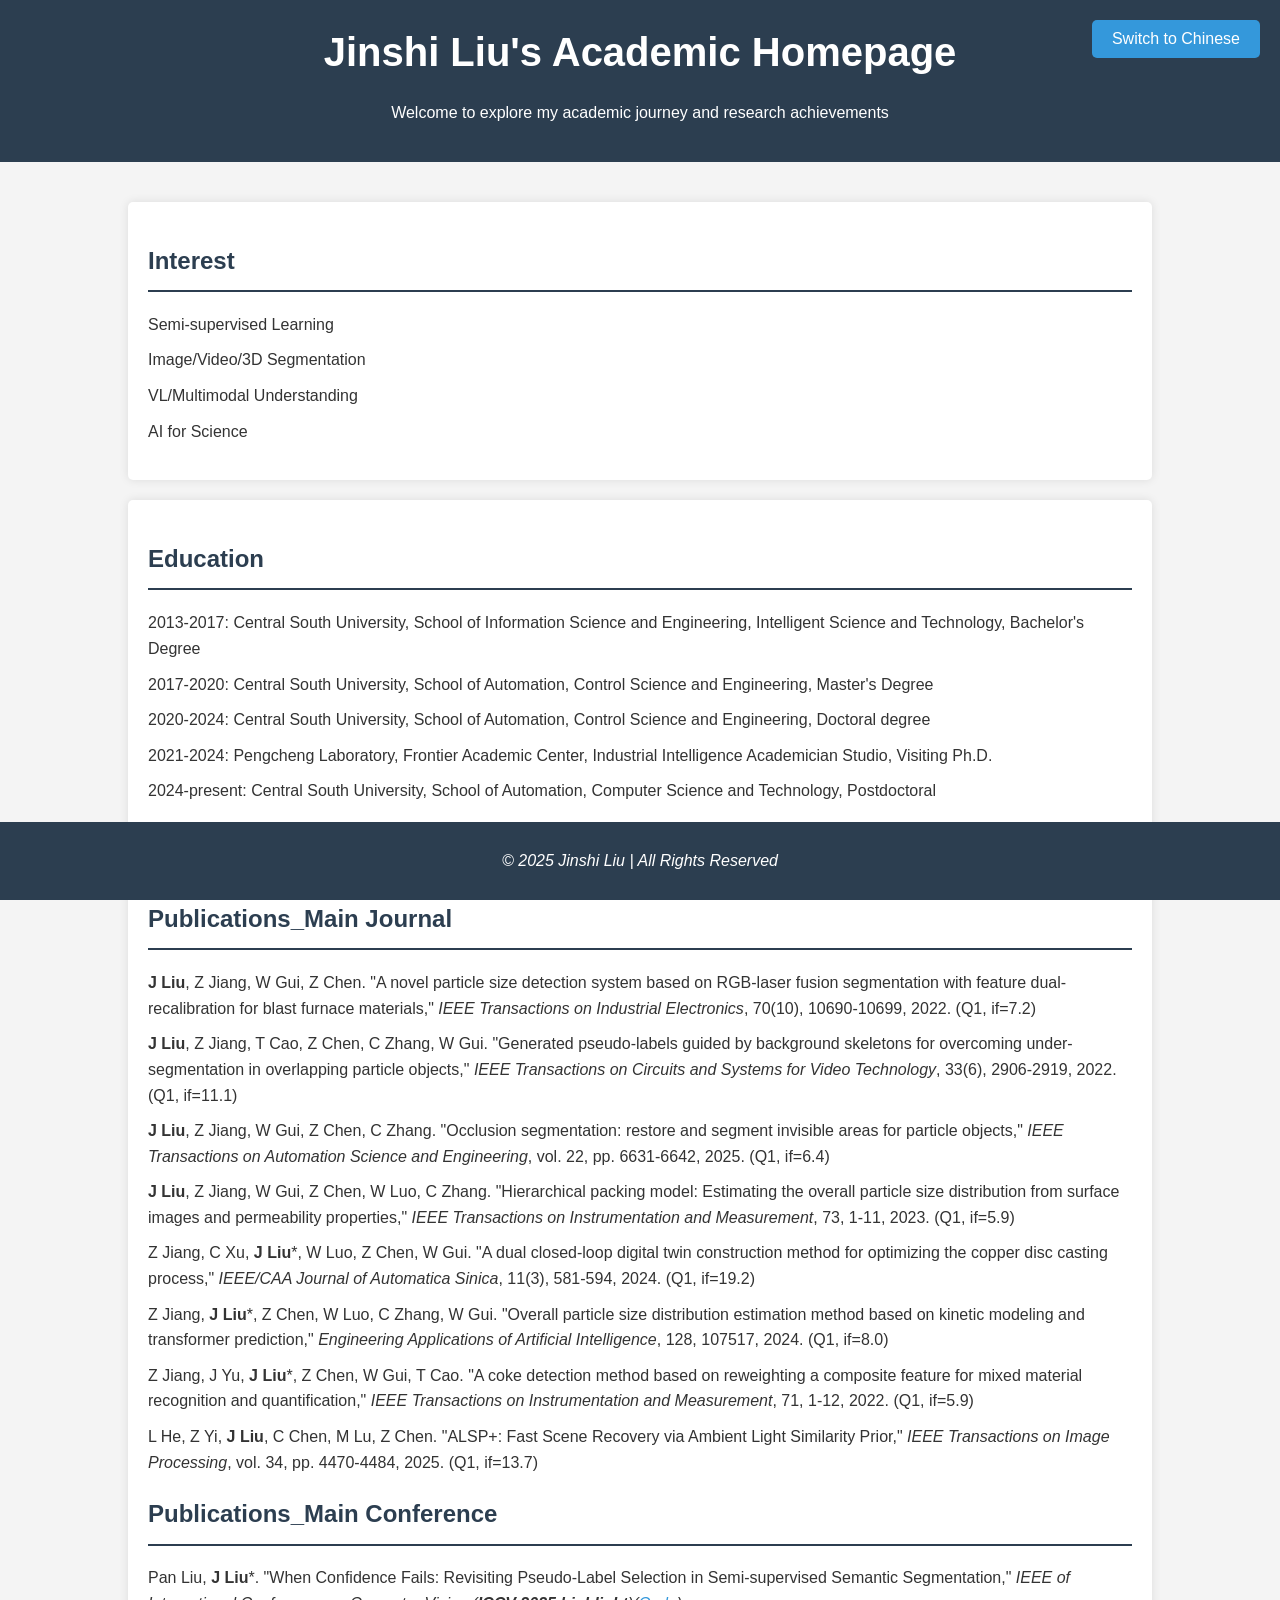
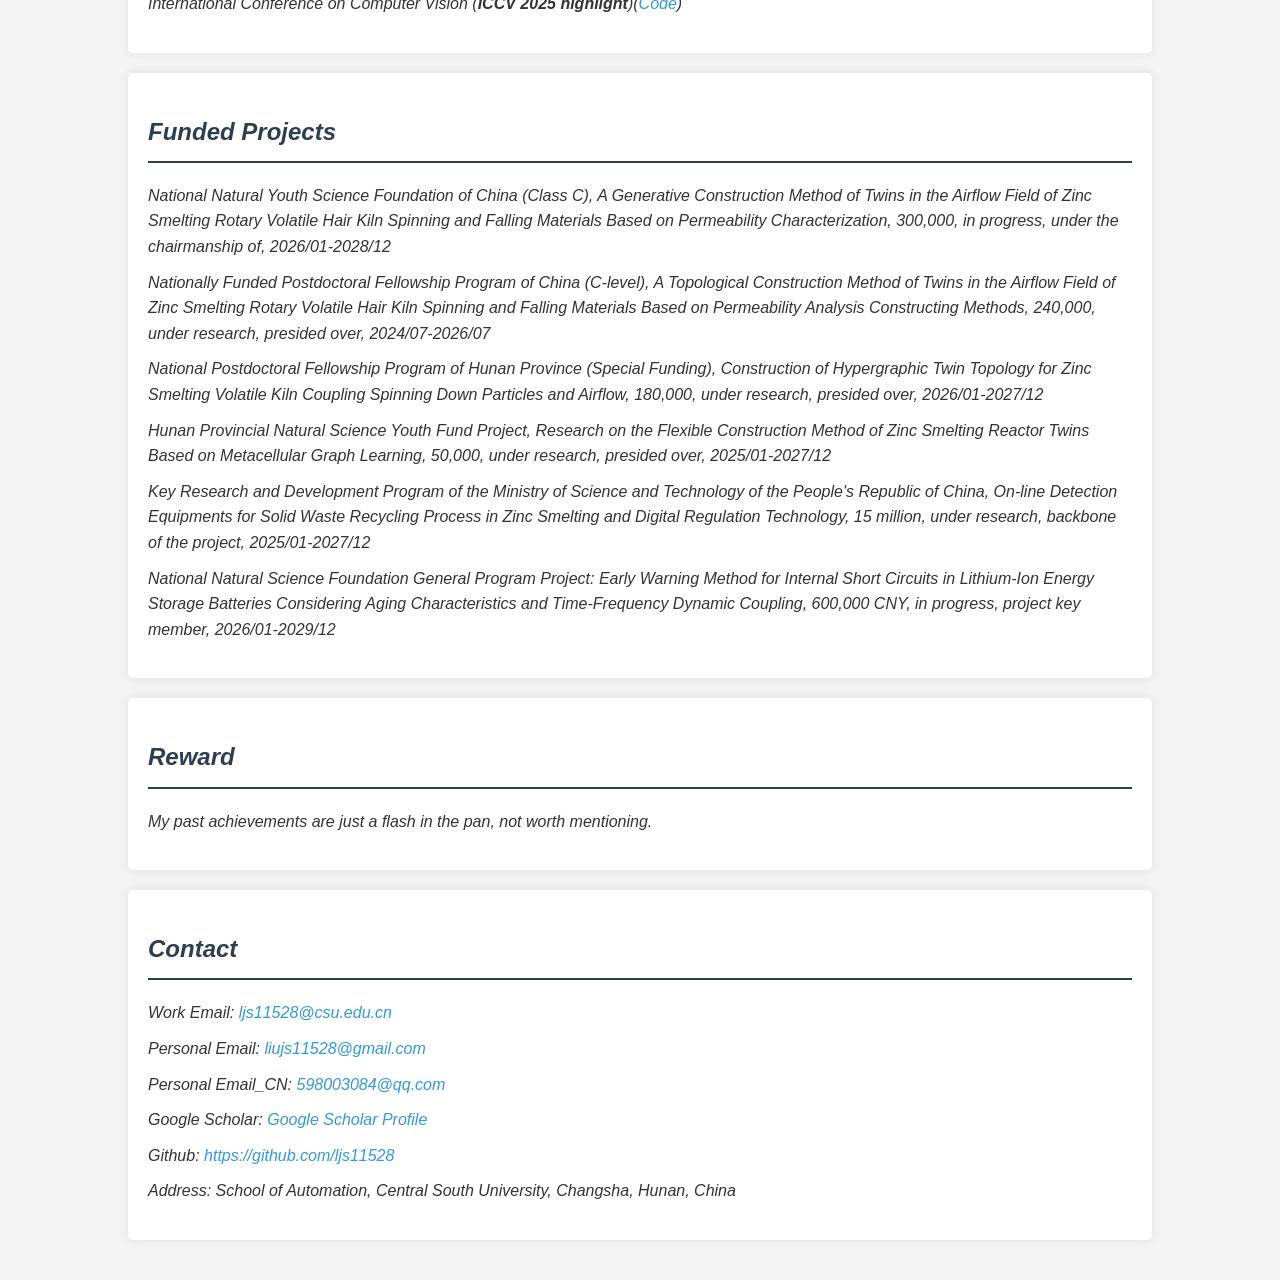
==== index.html @ 576ca36f "update" ====
<!DOCTYPE html>
<html lang="en">
<head>
    <meta charset="UTF-8">
    <meta name="viewport" content="width=device-width, initial-scale=1.0">
    <title>Jinshi Liu's Academic Homepage</title>
    <style>
        body {
            font-family: Arial, sans-serif;
            line-height: 1.6;
            margin: 0;
            padding: 0;
            background-color: #f4f4f4;
            color: #333;
        }
        .container {
            width: 80%;
            margin: auto;
            overflow: hidden;
            padding: 20px;
        }
        header {
            background: #2c3e50;
            color: #fff;
            padding: 20px 0;
            text-align: center;
            position: relative;
        }
        header h1 {
            margin: 0;
            font-size: 2.5em;
        }
        section {
            background: #fff;
            padding: 20px;
            margin: 20px 0;
            border-radius: 5px;
            box-shadow: 0 0 10px rgba(0,0,0,0.1);
        }
        h2 {
            color: #2c3e50;
            border-bottom: 2px solid #2c3e50;
            padding-bottom: 10px;
        }
        ul {
            list-style-type: none;
            padding: 0;
        }
        ul li {
            margin: 10px 0;
        }
        a {
            color: #3498db;
            text-decoration: none;
        }
        a:hover {
            text-decoration: underline;
        }
        footer {
            text-align: center;
            padding: 10px 0;
            background: #2c3e50;
            color: #fff;
            position: fixed;
            bottom: 0;
            width: 100%;
        }
        .lang-toggle {
            position: absolute;
            top: 20px;
            right: 20px;
            background: #3498db;
            color: #fff;
            border: none;
            padding: 10px 20px;
            border-radius: 5px;
            cursor: pointer;
            font-size: 1em;
        }
        .lang-toggle:hover {
            background: #2980b9;
        }
        .content-en, .content-zh {
            display: none;
        }
        .content-en.active, .content-zh.active {
            display: block;
        }
    </style>
</head>
<body>
    <header>
        <h1 id="header-title-en" class="content-en active">Jinshi Liu's Academic Homepage</h1>
        <h1 id="header-title-zh" class="content-zh">刘金狮的学术主页</h1>
        <p id="header-subtitle-en" class="content-en active">Welcome to explore my academic journey and research achievements</p>
        <p id="header-subtitle-zh" class="content-zh">欢迎了解我的学术历程与研究成果</p>
        <button class="lang-toggle" onclick="toggleLanguage()">Switch to Chinese</button>
    </header>

    <div class="container">
        <!-- English Content -->
        <div id="content-en" class="content-en active">
            <section id="interest-en">
                <h2>Interest</h2>
                <ul>
                    <li>Semi-supervised Learning</li>
                    <li>Image/Video/3D Segmentation</li>
                    <li>VL/Multimodal Understanding</li>
                    <li>AI for Science</li>
                </ul>
            </section>

            <section id="education-en">
                <h2>Education</h2>
                <ul>
                    <li>2013-2017: Central South University, School of Information Science and Engineering, Intelligent Science and Technology, Bachelor's Degree</li>
                    <li>2017-2020: Central South University, School of Automation, Control Science and Engineering, Master's Degree</li>
                    <li>2020-2024: Central South University, School of Automation, Control Science and Engineering, Doctoral degree</li>
                    <li>2021-2024: Pengcheng Laboratory, Frontier Academic Center, Industrial Intelligence Academician Studio, Visiting Ph.D.</li>
                    <li>2024-present: Central South University, School of Automation, Computer Science and Technology, Postdoctoral</li>
                </ul>
            </section>

            <section id="publications-en">
                <h2>Publications_Main Journal</h2>
                <ul>
                    <li><b>J Liu</b>, Z Jiang, W Gui, Z Chen. "A novel particle size detection system based on RGB-laser fusion segmentation with feature dual-recalibration for blast furnace materials," <i>IEEE Transactions on Industrial Electronics</i>, 70(10), 10690-10699, 2022. (Q1, if=7.2)</li>
                    <li><b>J Liu</b>, Z Jiang, T Cao, Z Chen, C Zhang, W Gui. "Generated pseudo-labels guided by background skeletons for overcoming under-segmentation in overlapping particle objects," <i>IEEE Transactions on Circuits and Systems for Video Technology</i>, 33(6), 2906-2919, 2022. (Q1, if=11.1)</li>
                    <li><b>J Liu</b>, Z Jiang, W Gui, Z Chen, C Zhang. "Occlusion segmentation: restore and segment invisible areas for particle objects," <i>IEEE Transactions on Automation Science and Engineering</i>, vol. 22, pp. 6631-6642, 2025. (Q1, if=6.4)</li>
                    <li><b>J Liu</b>, Z Jiang, W Gui, Z Chen, W Luo, C Zhang. "Hierarchical packing model: Estimating the overall particle size distribution from surface images and permeability properties," <i>IEEE Transactions on Instrumentation and Measurement</i>, 73, 1-11, 2023. (Q1, if=5.9)</li>
                    <li>Z Jiang, C Xu, <b>J Liu</b>*, W Luo, Z Chen, W Gui. "A dual closed-loop digital twin construction method for optimizing the copper disc casting process," <i>IEEE/CAA Journal of Automatica Sinica</i>, 11(3), 581-594, 2024. (Q1, if=19.2)</li>
                    <li>Z Jiang, <b>J Liu</b>*, Z Chen, W Luo, C Zhang, W Gui. "Overall particle size distribution estimation method based on kinetic modeling and transformer prediction," <i>Engineering Applications of Artificial Intelligence</i>, 128, 107517, 2024. (Q1, if=8.0)</li>
                    <li>Z Jiang, J Yu, <b>J Liu</b>*, Z Chen, W Gui, T Cao. "A coke detection method based on reweighting a composite feature for mixed material recognition and quantification," <i>IEEE Transactions on Instrumentation and Measurement</i>, 71, 1-12, 2022. (Q1, if=5.9)</li>
                    <li>L He, Z Yi, <b>J Liu</b>, C Chen, M Lu, Z Chen. "ALSP+: Fast Scene Recovery via Ambient Light Similarity Prior," <i>IEEE Transactions on Image Processing</i>, vol. 34, pp. 4470-4484, 2025. (Q1, if=13.7)</li>
                </ul>
                <h2>Publications_Main Conference</h2>
                <ul>
                    <li>Pan Liu, <b>J Liu</b>*. "When Confidence Fails: Revisiting Pseudo-Label Selection in Semi-supervised Semantic Segmentation," <i>IEEE of International Conference on Computer Vision (<b>ICCV 2025 highlight</b>)(<a href="https://github.com/PanLiuCSU/CSL">Code</a>)</li>
                </ul>
            </section>

            <section id="funded projects-en">
                <h2>Funded Projects</h2>
                <ul>
                    <li>National Natural Youth Science Foundation of China (Class C), A Generative Construction Method of Twins in the Airflow Field of Zinc Smelting Rotary Volatile Hair Kiln Spinning and Falling Materials Based on Permeability Characterization, 300,000, in progress, under the chairmanship of, 2026/01-2028/12</li>
                    <li>Nationally Funded Postdoctoral Fellowship Program of China (C-level), A Topological Construction Method of Twins in the Airflow Field of Zinc Smelting Rotary Volatile Hair Kiln Spinning and Falling Materials Based on Permeability Analysis Constructing Methods, 240,000, under research, presided over, 2024/07-2026/07</li>
                    <li>National Postdoctoral Fellowship Program of Hunan Province (Special Funding), Construction of Hypergraphic Twin Topology for Zinc Smelting Volatile Kiln Coupling Spinning Down Particles and Airflow, 180,000, under research, presided over, 2026/01-2027/12</li>
                    <li>Hunan Provincial Natural Science Youth Fund Project, Research on the Flexible Construction Method of Zinc Smelting Reactor Twins Based on Metacellular Graph Learning, 50,000, under research, presided over, 2025/01-2027/12</li>
                    <li>Key Research and Development Program of the Ministry of Science and Technology of the People's Republic of China, On-line Detection Equipments for Solid Waste Recycling Process in Zinc Smelting and Digital Regulation Technology, 15 million, under research, backbone of the project, 2025/01-2027/12</li>   
                    <li>National Natural Science Foundation General Program Project: Early Warning Method for Internal Short Circuits in Lithium-Ion Energy Storage Batteries Considering Aging Characteristics and Time-Frequency Dynamic Coupling, 600,000 CNY, in progress, project key member, 2026/01-2029/12</li>             
                </ul>
            </section>

            <section id="reward-en">
                <h2>Reward</h2>
                <ul>
                    <li>My past achievements are just a flash in the pan, not worth mentioning.</li>
                </ul>
            </section>

            <section id="contact-en">
                <h2>Contact</h2>
                <ul>
                    <li>Work Email: <a href="mailto:ljs11528@csu.edu.cn">ljs11528@csu.edu.cn</a></li>
                    <li>Personal Email: <a href="mailto:liujs11528@gmail.com">liujs11528@gmail.com</a></li>
                    <li>Personal Email_CN: <a href="mailto:598003084@qq.com">598003084@qq.com</a></li>
                    <li>Google Scholar: <a href="https://scholar.google.com/citations?user=Ep-tr-wAAAAJ&hl=zh-CN&oi=ao">Google Scholar Profile</a></li>
                    <li>Github: <a href="https://github.com/ljs11528">https://github.com/ljs11528</a></li>
                    <li>Address: School of Automation, Central South University, Changsha, Hunan, China</li>
                </ul>
            </section>
        </div>

        <!-- Chinese Content -->
        <div id="content-zh" class="content-zh">
            <section id="interest-en">
                <h2>兴趣</h2>
                <ul>
                    <li>半监督学习Semi-supervised Learning</li>
                    <li>图像/视频/3D分割Image/Video/3D Segmentation</li>
                    <li>视觉语言/多模态理解VL/Multimodal Understanding</li>
                    <li>AI for Science</li>
                </ul>
            </section>
            
            <section id="education-zh">
                <h2>教育背景</h2>
                <ul>
                    <li>2013-2017：中南大学，信息科学与工程学院，智能科学与技术，学士学位</li>
                    <li>2017-2020：中南大学，自动化学院，控制科学与工程，硕士学位</li>
                    <li>2020-2024：中南大学，自动化学院，控制科学与工程，博士学位</li>
                    <li>2021-2024：鹏城实验室，前沿学术中心，工业智能院士工作室，访问博士</li>
                    <li>2024-至今：中南大学，自动化学院，计算机科学与技术，博士后</li>
                </ul>
            </section>

            <section id="publications-zh">
                <h2>学术成果_主要期刊论文</h2>
                <ul>
                    <li><b>J Liu</b>, Z Jiang, W Gui, Z Chen. "A novel particle size detection system based on RGB-laser fusion segmentation with feature dual-recalibration for blast furnace materials," <i>IEEE Transactions on Industrial Electronics</i>, 70(10), 10690-10699, 2022. (Q1, if=7.2)</li>
                    <li><b>J Liu</b>, Z Jiang, T Cao, Z Chen, C Zhang, W Gui. "Generated pseudo-labels guided by background skeletons for overcoming under-segmentation in overlapping particle objects," <i>IEEE Transactions on Circuits and Systems for Video Technology</i>, 33(6), 2906-2919, 2022. (Q1, if=11.1)</li>
                    <li><b>J Liu</b>, Z Jiang, W Gui, Z Chen, C Zhang. "Occlusion segmentation: restore and segment invisible areas for particle objects," <i>IEEE Transactions on Automation Science and Engineering</i>, vol. 22, pp. 6631-6642, 2025. (Q1, if=6.4)</li>
                    <li><b>J Liu</b>, Z Jiang, W Gui, Z Chen, W Luo, C Zhang. "Hierarchical packing model: Estimating the overall particle size distribution from surface images and permeability properties," <i>IEEE Transactions on Instrumentation and Measurement</i>, 73, 1-11, 2023. (Q1, if=5.9)</li>
                    <li>Z Jiang, C Xu, <b>J Liu</b>*, W Luo, Z Chen, W Gui. "A dual closed-loop digital twin construction method for optimizing the copper disc casting process," <i>IEEE/CAA Journal of Automatica Sinica</i>, 11(3), 581-594, 2024. (Q1, if=19.2)</li>
                    <li>Z Jiang, <b>J Liu</b>*, Z Chen, W Luo, C Zhang, W Gui. "Overall particle size distribution estimation method based on kinetic modeling and transformer prediction," <i>Engineering Applications of Artificial Intelligence</i>, 128, 107517, 2024. (Q1, if=8.0)</li>
                    <li>Z Jiang, J Yu, <b>J Liu</b>*, Z Chen, W Gui, T Cao. "A coke detection method based on reweighting a composite feature for mixed material recognition and quantification," <i>IEEE Transactions on Instrumentation and Measurement</i>, 71, 1-12, 2022. (Q1, if=5.9)</li>
                    <li>L He, Z Yi, <b>J Liu</b>, C Chen, M Lu, Z Chen. "ALSP+: Fast Scene Recovery via Ambient Light Similarity Prior," <i>IEEE Transactions on Image Processing</i>, vol. 34, pp. 4470-4484, 2025. (Q1, if=13.7)</li>
                </ul>
                <h2>学术成果_主要会议论文</h2>
                <ul>
                    <li>Pan Liu, <b>J Liu</b>*. "When Confidence Fails: Revisiting Pseudo-Label Selection in Semi-supervised Semantic Segmentation," <i>IEEE of International Conference on Computer Vision (<b>ICCV 2025 highlight</b>)(<a href="https://github.com/PanLiuCSU/CSL">Code</a>)</li>
                </ul>
            </section>

            <section id="funded projects-zh">
                <h2>获资助的项目</h2>
                <ul>
                    <li>国家自然青年科学基金项目（C类），基于透气性表征的锌冶炼回转挥发窑旋落物料气流场孪生体生成式构建方法，30万，在研，主持，2026/01-2028/12</li>
                    <li>国家资助博士后研究人员计划C档，基于渗透分析的锌冶炼挥发窑旋落物料气流场孪生体拓扑构建方法，24万，在研，主持，2024/07-2026/07</li>
                    <li>国家博士后基金湖南联合资助项目（特别资助），旋落颗粒与气流耦合的锌冶炼挥发窑超图孪生体拓扑构建，18万，在研，主持，2026/01-2027/12</li>
                    <li>湖南省自然科学青年基金项目，基于元胞图学习的锌冶炼反应釜孪生体柔性构建方法研究，5万，在研，主持，2025/01-2027/12</li>
                    <li>国家科技部重点研发计划，锌冶炼固废循环过程在线检测装备与数字调控技术，1500万，在研，项目骨干，2025/01-2027/12</li>
                    <li>国家自然科学面上基金项目，考虑老化特性与时频动态耦合的储能锂离子电池内短路早期预警方法，60万，在研，项目骨干，2026/01-2029/12</li>
                </ul>
            </section>

            <section id="reward-zh">
                <h2>奖励</h2>
                <ul>
                    <li>第二届湖南省博士后创新创业大赛铜奖，有色冶炼智造元宇宙，湖南省人社厅，2025</li>
                    <li>第三届工业数字孪生大赛全国总决赛国家三等奖，大型高炉炼铁数字孪生系统及VR应用，中国信息通信研究院，2024</li>
                    <li>湖南省第十六届研究生创新论坛“智能感知与智能决策”优秀论文二等奖，Digital Twin Modeling and Transformer Prediction-Based Overall Particle Size Distribution Online Estimation，湖南省教育厅，2023</li>
                    <li>湖南省第十五届研究生创新论坛“机器视觉与人工智能”优秀论文一等奖，复杂纹理干扰下的工业颗粒图像双阶段分割，湖南省教育厅，2022</li>
                    <li>“创响中国”创新创业优秀论文奖，基于虚拟现实的高炉炼铁过程3D可视化监控系统，中南大学，2020</li>
                    <li>第四届矿冶工程化学虚拟仿真大赛一等奖，高炉内部反应虚拟仿真，中南大学，2018</li>
                    <li>中南大学校长创新奖学金获得者，2023（前1%）</li>
                </ul>
            </section>

            <section id="contact-zh">
                <h2>联系方式</h2>
                <ul>
                    <li>工作邮箱: <a href="mailto:ljs11528@csu.edu.cn">ljs11528@csu.edu.cn</a></li>
                    <li>个人邮箱: <a href="mailto:liujs11528@gmail.com">liujs11528@gmail.com</a></li>
                    <li>个人邮箱_CN: <a href="mailto:598003084@qq.com">598003084@qq.com</a></li>
                    <li>谷歌学术: <a href="https://scholar.google.com/citations?user=Ep-tr-wAAAAJ&hl=zh-CN&oi=ao">Google Scholar Profile</a></li>
                    <li>Github: <a href="https://github.com/ljs11528">https://github.com/ljs11528</a></li>
                    <li>地址: 湖南省长沙市中南大学自动化学院</li>
                </ul>
            </section>
        </div>
    </div>

    <footer>
        <p id="footer-en" class="content-en active">&copy; 2025 Jinshi Liu | All Rights Reserved</p>
        <p id="footer-zh" class="content-zh">&copy; 2025 刘金狮 | 所有权利保留</p>
    </footer>

    <script>
        function toggleLanguage() {
            const enContent = document.querySelectorAll('.content-en');
            const zhContent = document.querySelectorAll('.content-zh');
            const button = document.querySelector('.lang-toggle');
            
            if (enContent[0].classList.contains('active')) {
                enContent.forEach(el => el.classList.remove('active'));
                zhContent.forEach(el => el.classList.add('active'));
                button.textContent = 'Switch to English';
            } else {
                zhContent.forEach(el => el.classList.remove('active'));
                enContent.forEach(el => el.classList.add('active'));
                button.textContent = 'Switch to Chinese';
            }
        }
    </script>
</body>
</html>
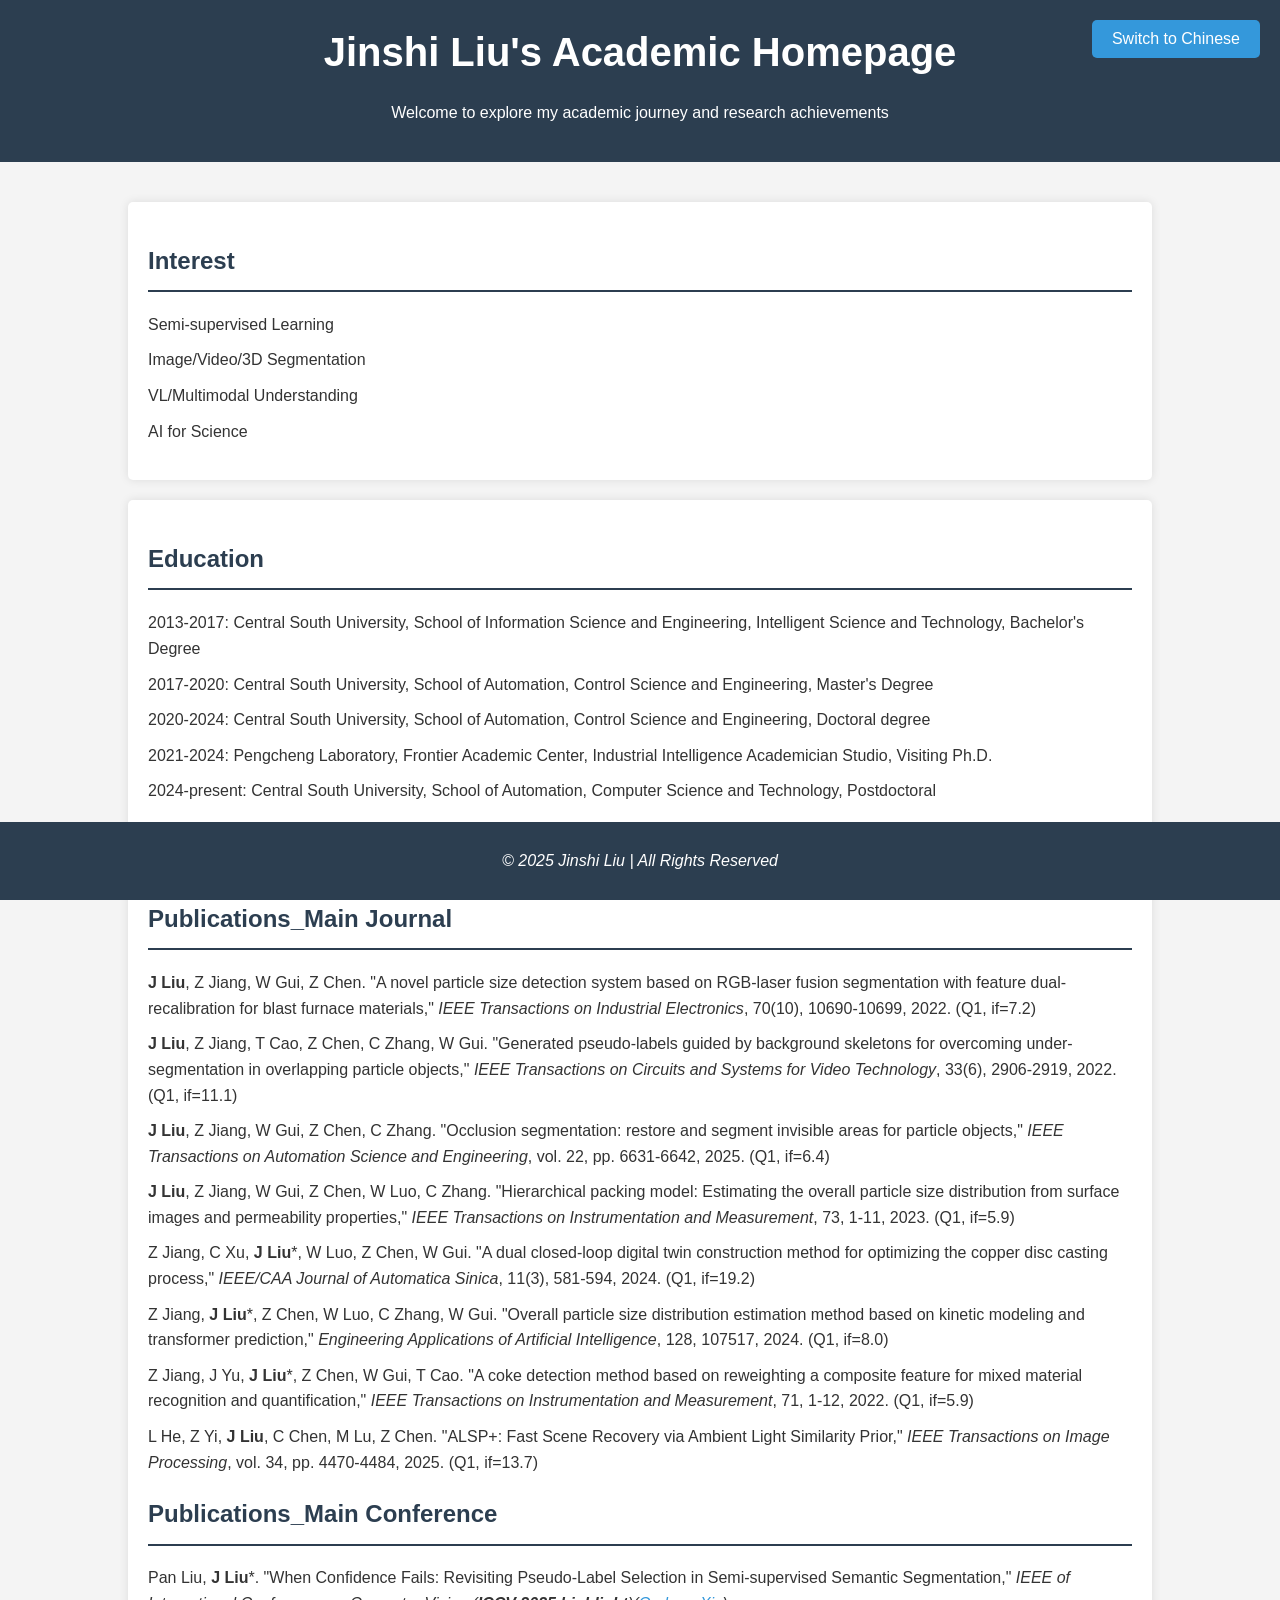
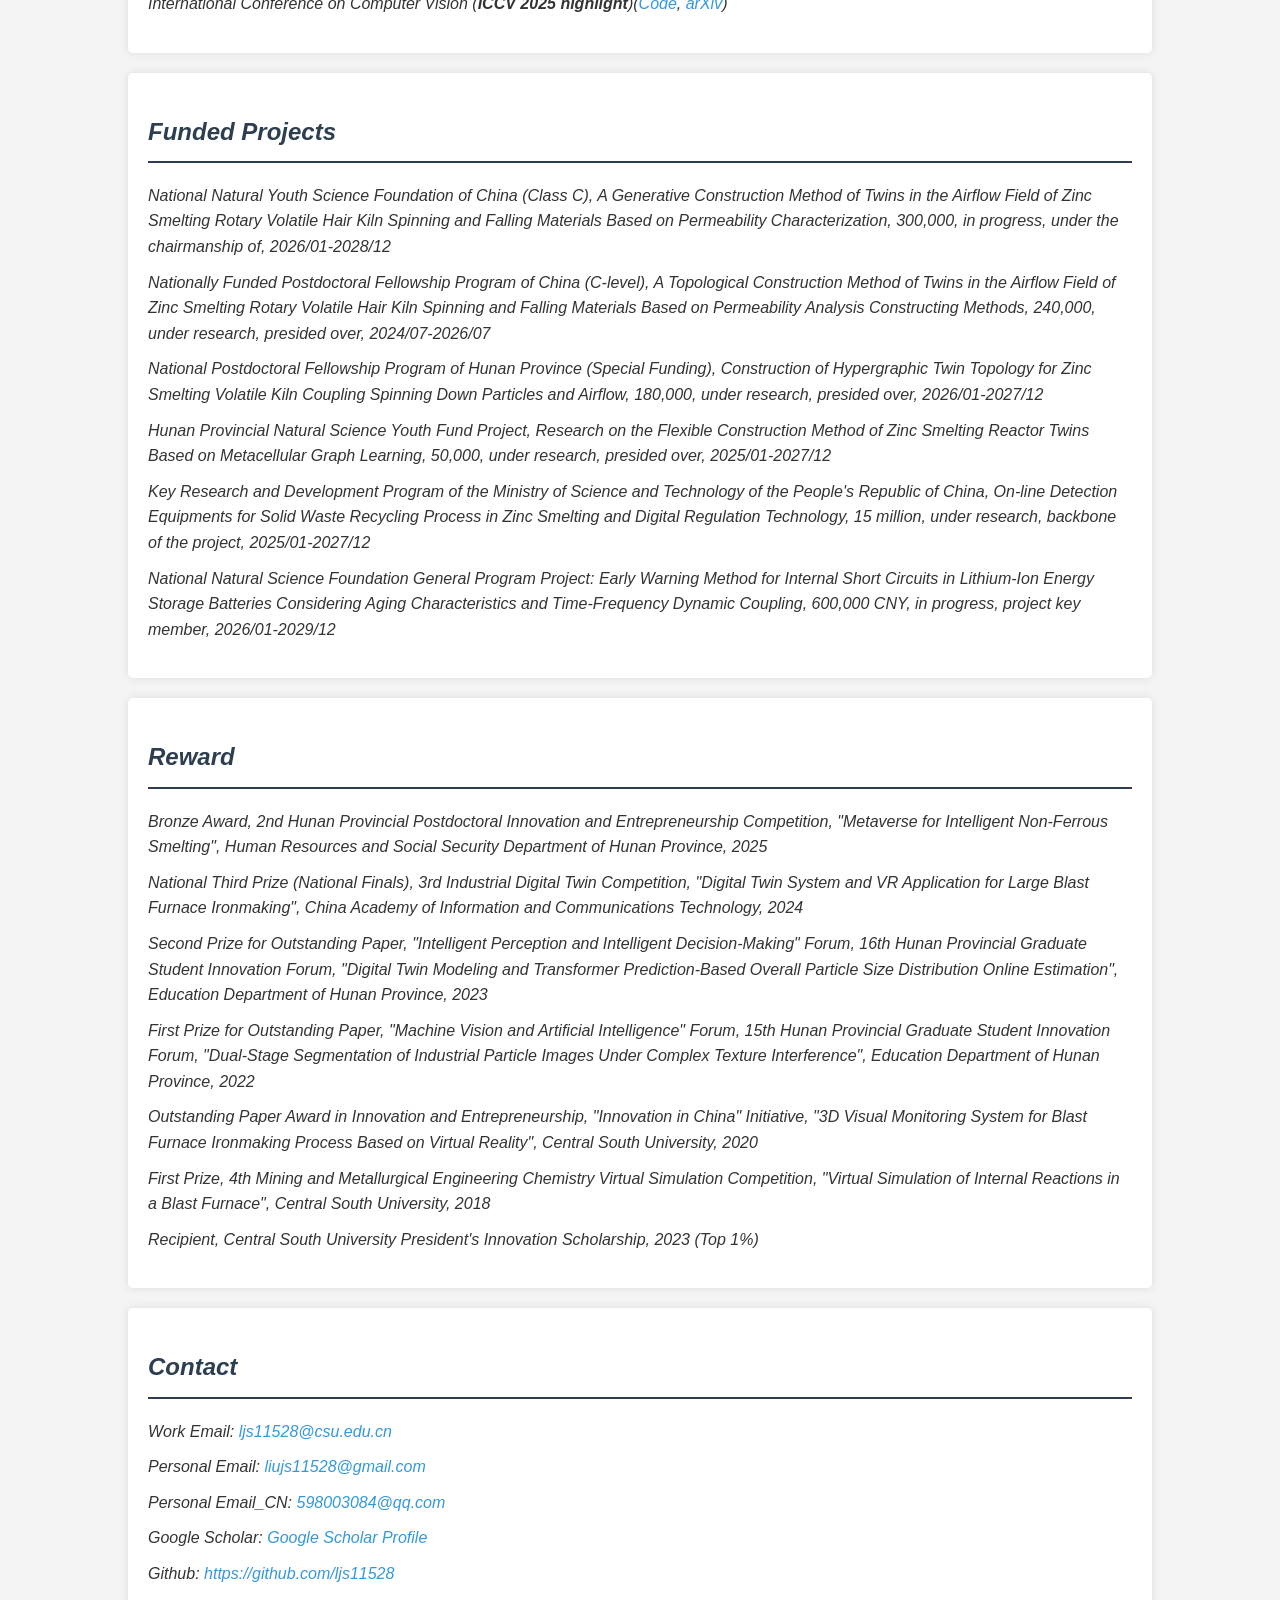
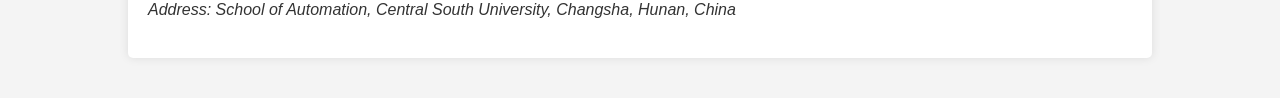
==== commit 2329613f: "update" ====
--- a/index.html
+++ b/index.html
@@ -135,7 +135,7 @@
                 </ul>
                 <h2>Publications_Main Conference</h2>
                 <ul>
-                    <li>Pan Liu, <b>J Liu</b>*. "When Confidence Fails: Revisiting Pseudo-Label Selection in Semi-supervised Semantic Segmentation," <i>IEEE of International Conference on Computer Vision (<b>ICCV 2025 highlight</b>)(<a href="https://github.com/PanLiuCSU/CSL">Code</a>)</li>
+                    <li>Pan Liu, <b>J Liu</b>*. "When Confidence Fails: Revisiting Pseudo-Label Selection in Semi-supervised Semantic Segmentation," <i>IEEE of International Conference on Computer Vision (<b>ICCV 2025 highlight</b>)(<a href="https://github.com/PanLiuCSU/CSL">Code</a>, <a href="https://arxiv.org/abs/2509.16704">arXiv</a>)</li>
                 </ul>
             </section>
 
@@ -154,7 +154,13 @@
             <section id="reward-en">
                 <h2>Reward</h2>
                 <ul>
-                    <li>My past achievements are just a flash in the pan, not worth mentioning.</li>
+                    <li>Bronze Award, 2nd Hunan Provincial Postdoctoral Innovation and Entrepreneurship Competition, "Metaverse for Intelligent Non-Ferrous Smelting", Human Resources and Social Security Department of Hunan Province, 2025</li>
+                    <li>National Third Prize (National Finals), 3rd Industrial Digital Twin Competition, "Digital Twin System and VR Application for Large Blast Furnace Ironmaking", China Academy of Information and Communications Technology, 2024</li>
+                    <li>Second Prize for Outstanding Paper, "Intelligent Perception and Intelligent Decision-Making" Forum, 16th Hunan Provincial Graduate Student Innovation Forum, "Digital Twin Modeling and Transformer Prediction-Based Overall Particle Size Distribution Online Estimation", Education Department of Hunan Province, 2023</li>
+                    <li>First Prize for Outstanding Paper, "Machine Vision and Artificial Intelligence" Forum, 15th Hunan Provincial Graduate Student Innovation Forum, "Dual-Stage Segmentation of Industrial Particle Images Under Complex Texture Interference", Education Department of Hunan Province, 2022</li>
+                    <li>Outstanding Paper Award in Innovation and Entrepreneurship, "Innovation in China" Initiative, "3D Visual Monitoring System for Blast Furnace Ironmaking Process Based on Virtual Reality", Central South University, 2020</li>
+                    <li>First Prize, 4th Mining and Metallurgical Engineering Chemistry Virtual Simulation Competition, "Virtual Simulation of Internal Reactions in a Blast Furnace", Central South University, 2018</li>
+                    <li>Recipient, Central South University President's Innovation Scholarship, 2023 (Top 1%)</li>                
                 </ul>
             </section>
 
@@ -244,7 +250,7 @@
                     <li>个人邮箱: <a href="mailto:liujs11528@gmail.com">liujs11528@gmail.com</a></li>
                     <li>个人邮箱_CN: <a href="mailto:598003084@qq.com">598003084@qq.com</a></li>
                     <li>谷歌学术: <a href="https://scholar.google.com/citations?user=Ep-tr-wAAAAJ&hl=zh-CN&oi=ao">Google Scholar Profile</a></li>
-                    <li>Github: <a href="https://github.com/ljs11528">https://github.com/ljs11528</a></li>
+                    <li>Github: <a href="https://github.com/ljs11528">Github仓库地址</a></li>
                     <li>地址: 湖南省长沙市中南大学自动化学院</li>
                 </ul>
             </section>
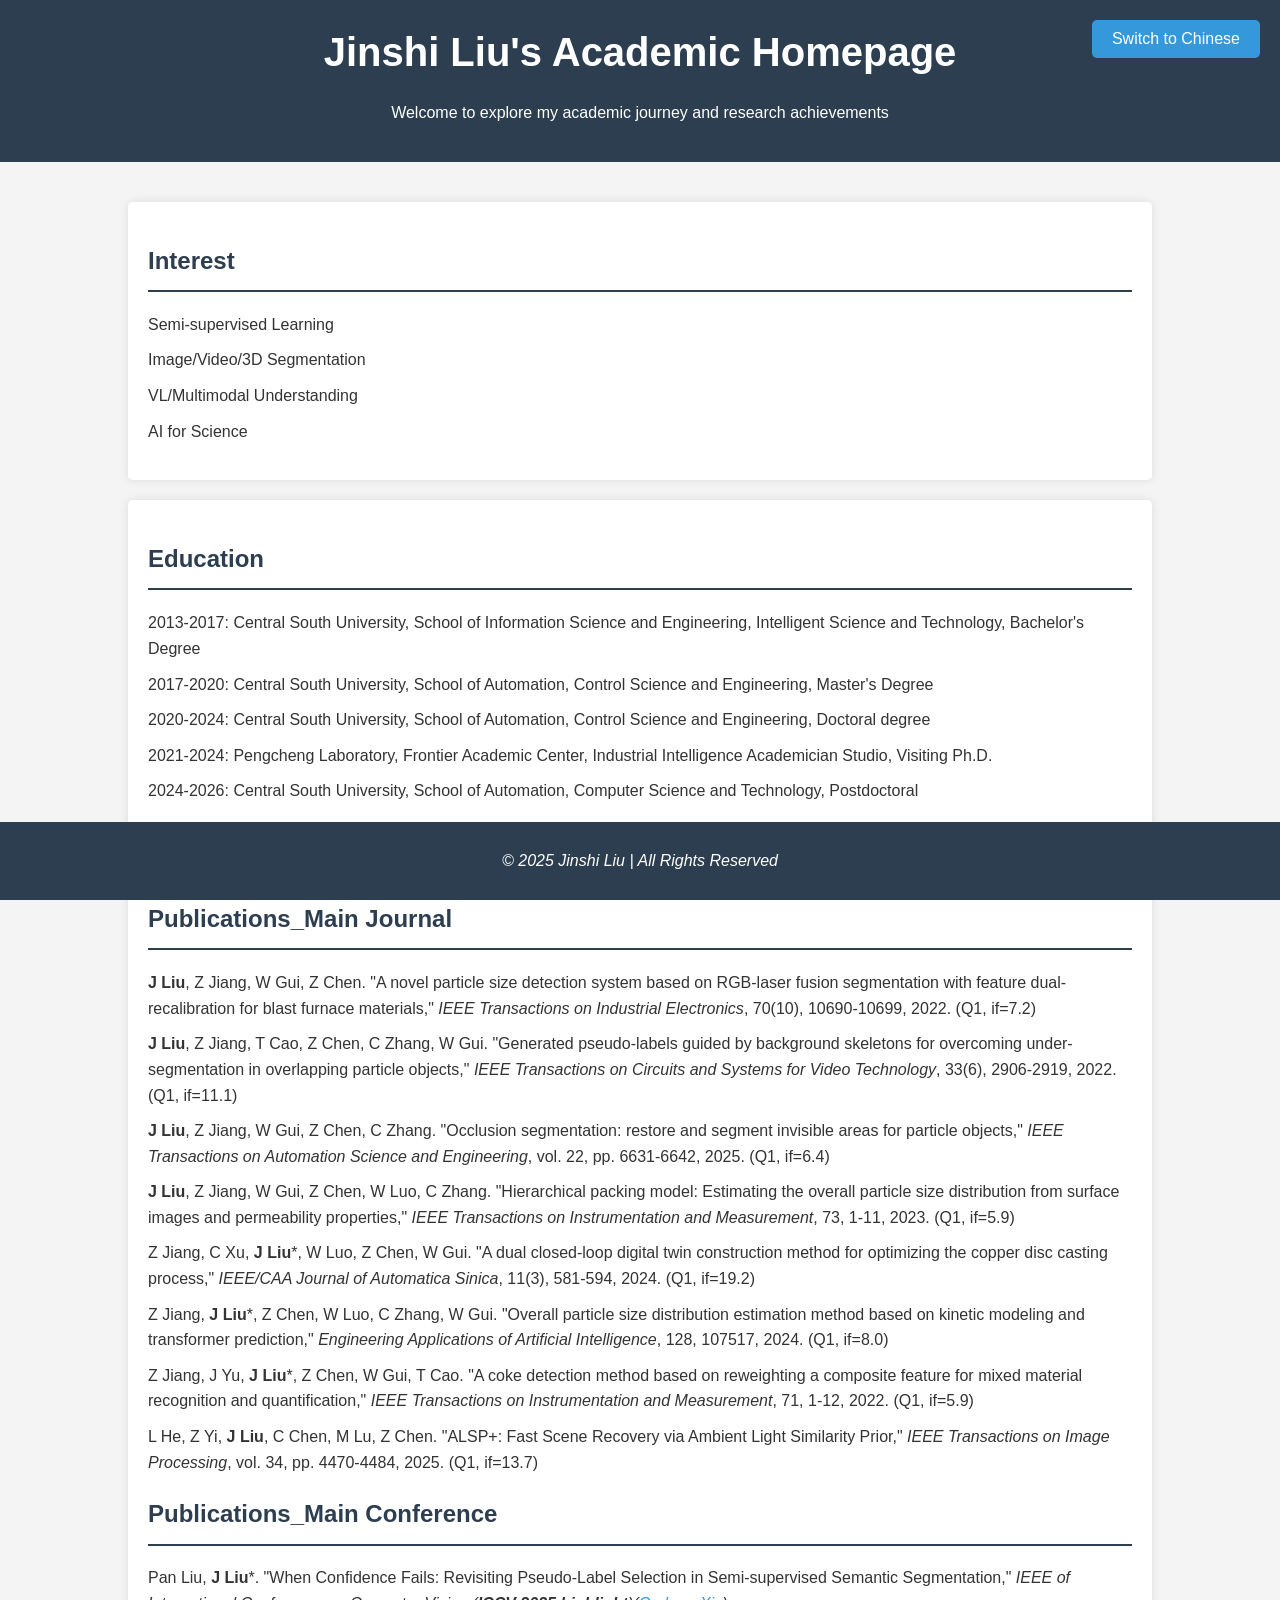
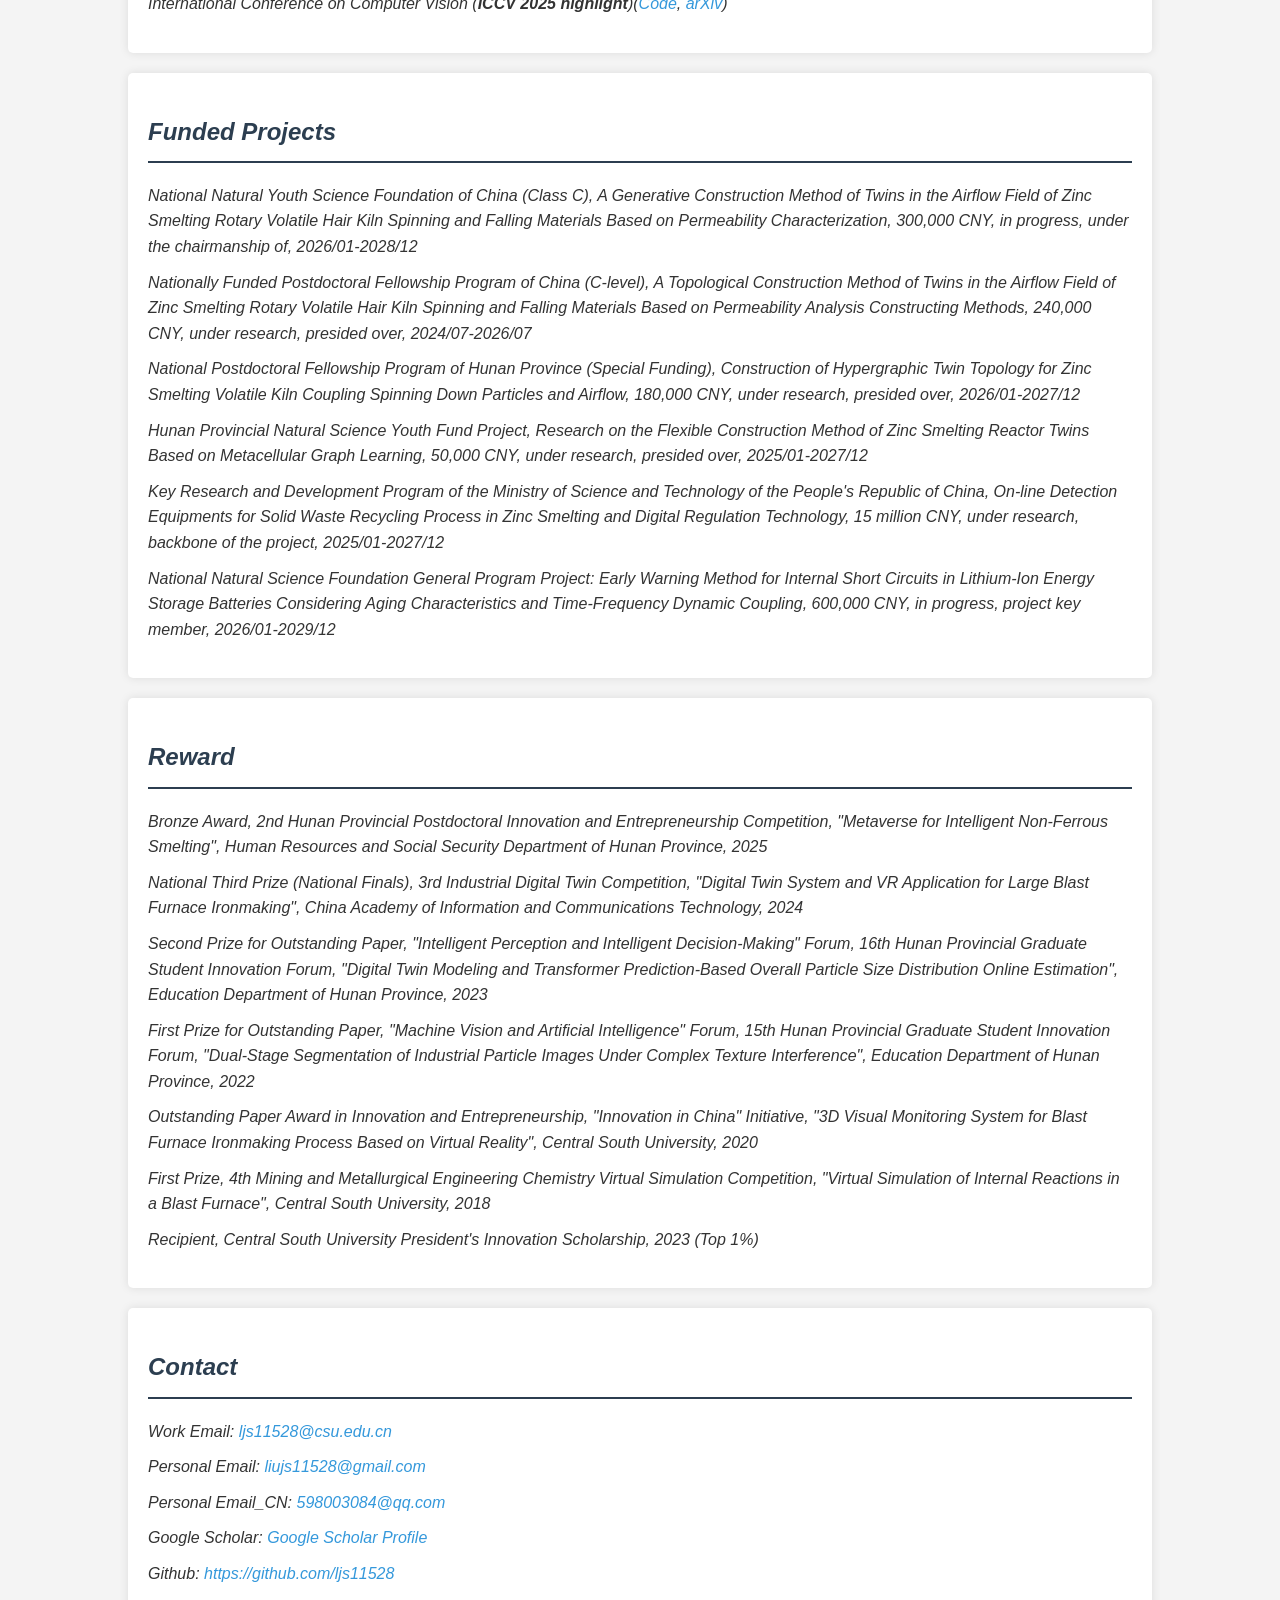
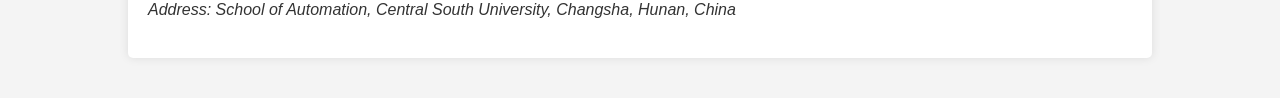
==== commit db8e3567: "up" ====
--- a/index.html
+++ b/index.html
@@ -117,7 +117,7 @@
                     <li>2017-2020: Central South University, School of Automation, Control Science and Engineering, Master's Degree</li>
                     <li>2020-2024: Central South University, School of Automation, Control Science and Engineering, Doctoral degree</li>
                     <li>2021-2024: Pengcheng Laboratory, Frontier Academic Center, Industrial Intelligence Academician Studio, Visiting Ph.D.</li>
-                    <li>2024-present: Central South University, School of Automation, Computer Science and Technology, Postdoctoral</li>
+                    <li>2024-2026: Central South University, School of Automation, Computer Science and Technology, Postdoctoral</li>
                 </ul>
             </section>
 
@@ -142,11 +142,11 @@
             <section id="funded projects-en">
                 <h2>Funded Projects</h2>
                 <ul>
-                    <li>National Natural Youth Science Foundation of China (Class C), A Generative Construction Method of Twins in the Airflow Field of Zinc Smelting Rotary Volatile Hair Kiln Spinning and Falling Materials Based on Permeability Characterization, 300,000, in progress, under the chairmanship of, 2026/01-2028/12</li>
-                    <li>Nationally Funded Postdoctoral Fellowship Program of China (C-level), A Topological Construction Method of Twins in the Airflow Field of Zinc Smelting Rotary Volatile Hair Kiln Spinning and Falling Materials Based on Permeability Analysis Constructing Methods, 240,000, under research, presided over, 2024/07-2026/07</li>
-                    <li>National Postdoctoral Fellowship Program of Hunan Province (Special Funding), Construction of Hypergraphic Twin Topology for Zinc Smelting Volatile Kiln Coupling Spinning Down Particles and Airflow, 180,000, under research, presided over, 2026/01-2027/12</li>
-                    <li>Hunan Provincial Natural Science Youth Fund Project, Research on the Flexible Construction Method of Zinc Smelting Reactor Twins Based on Metacellular Graph Learning, 50,000, under research, presided over, 2025/01-2027/12</li>
-                    <li>Key Research and Development Program of the Ministry of Science and Technology of the People's Republic of China, On-line Detection Equipments for Solid Waste Recycling Process in Zinc Smelting and Digital Regulation Technology, 15 million, under research, backbone of the project, 2025/01-2027/12</li>   
+                    <li>National Natural Youth Science Foundation of China (Class C), A Generative Construction Method of Twins in the Airflow Field of Zinc Smelting Rotary Volatile Hair Kiln Spinning and Falling Materials Based on Permeability Characterization, 300,000 CNY, in progress, under the chairmanship of, 2026/01-2028/12</li>
+                    <li>Nationally Funded Postdoctoral Fellowship Program of China (C-level), A Topological Construction Method of Twins in the Airflow Field of Zinc Smelting Rotary Volatile Hair Kiln Spinning and Falling Materials Based on Permeability Analysis Constructing Methods, 240,000 CNY, under research, presided over, 2024/07-2026/07</li>
+                    <li>National Postdoctoral Fellowship Program of Hunan Province (Special Funding), Construction of Hypergraphic Twin Topology for Zinc Smelting Volatile Kiln Coupling Spinning Down Particles and Airflow, 180,000 CNY, under research, presided over, 2026/01-2027/12</li>
+                    <li>Hunan Provincial Natural Science Youth Fund Project, Research on the Flexible Construction Method of Zinc Smelting Reactor Twins Based on Metacellular Graph Learning, 50,000 CNY, under research, presided over, 2025/01-2027/12</li>
+                    <li>Key Research and Development Program of the Ministry of Science and Technology of the People's Republic of China, On-line Detection Equipments for Solid Waste Recycling Process in Zinc Smelting and Digital Regulation Technology, 15 million CNY, under research, backbone of the project, 2025/01-2027/12</li>   
                     <li>National Natural Science Foundation General Program Project: Early Warning Method for Internal Short Circuits in Lithium-Ion Energy Storage Batteries Considering Aging Characteristics and Time-Frequency Dynamic Coupling, 600,000 CNY, in progress, project key member, 2026/01-2029/12</li>             
                 </ul>
             </section>
@@ -214,7 +214,7 @@
                 </ul>
                 <h2>学术成果_主要会议论文</h2>
                 <ul>
-                    <li>Pan Liu, <b>J Liu</b>*. "When Confidence Fails: Revisiting Pseudo-Label Selection in Semi-supervised Semantic Segmentation," <i>IEEE of International Conference on Computer Vision (<b>ICCV 2025 highlight</b>)(<a href="https://github.com/PanLiuCSU/CSL">Code</a>)</li>
+                    <li>Pan Liu, <b>J Liu</b>*. "When Confidence Fails: Revisiting Pseudo-Label Selection in Semi-supervised Semantic Segmentation," <i>IEEE of International Conference on Computer Vision (<b>ICCV 2025 highlight</b>)(<a href="https://github.com/PanLiuCSU/CSL">Code</a>, <a href="https://arxiv.org/abs/2509.16704">arXiv</a>)</li>
                 </ul>
             </section>
 
@@ -250,7 +250,7 @@
                     <li>个人邮箱: <a href="mailto:liujs11528@gmail.com">liujs11528@gmail.com</a></li>
                     <li>个人邮箱_CN: <a href="mailto:598003084@qq.com">598003084@qq.com</a></li>
                     <li>谷歌学术: <a href="https://scholar.google.com/citations?user=Ep-tr-wAAAAJ&hl=zh-CN&oi=ao">Google Scholar Profile</a></li>
-                    <li>Github: <a href="https://github.com/ljs11528">Github仓库地址</a></li>
+                    <li>Github: <a href="https://github.com/ljs11528">https://github.com/ljs11528</a></li>
                     <li>地址: 湖南省长沙市中南大学自动化学院</li>
                 </ul>
             </section>
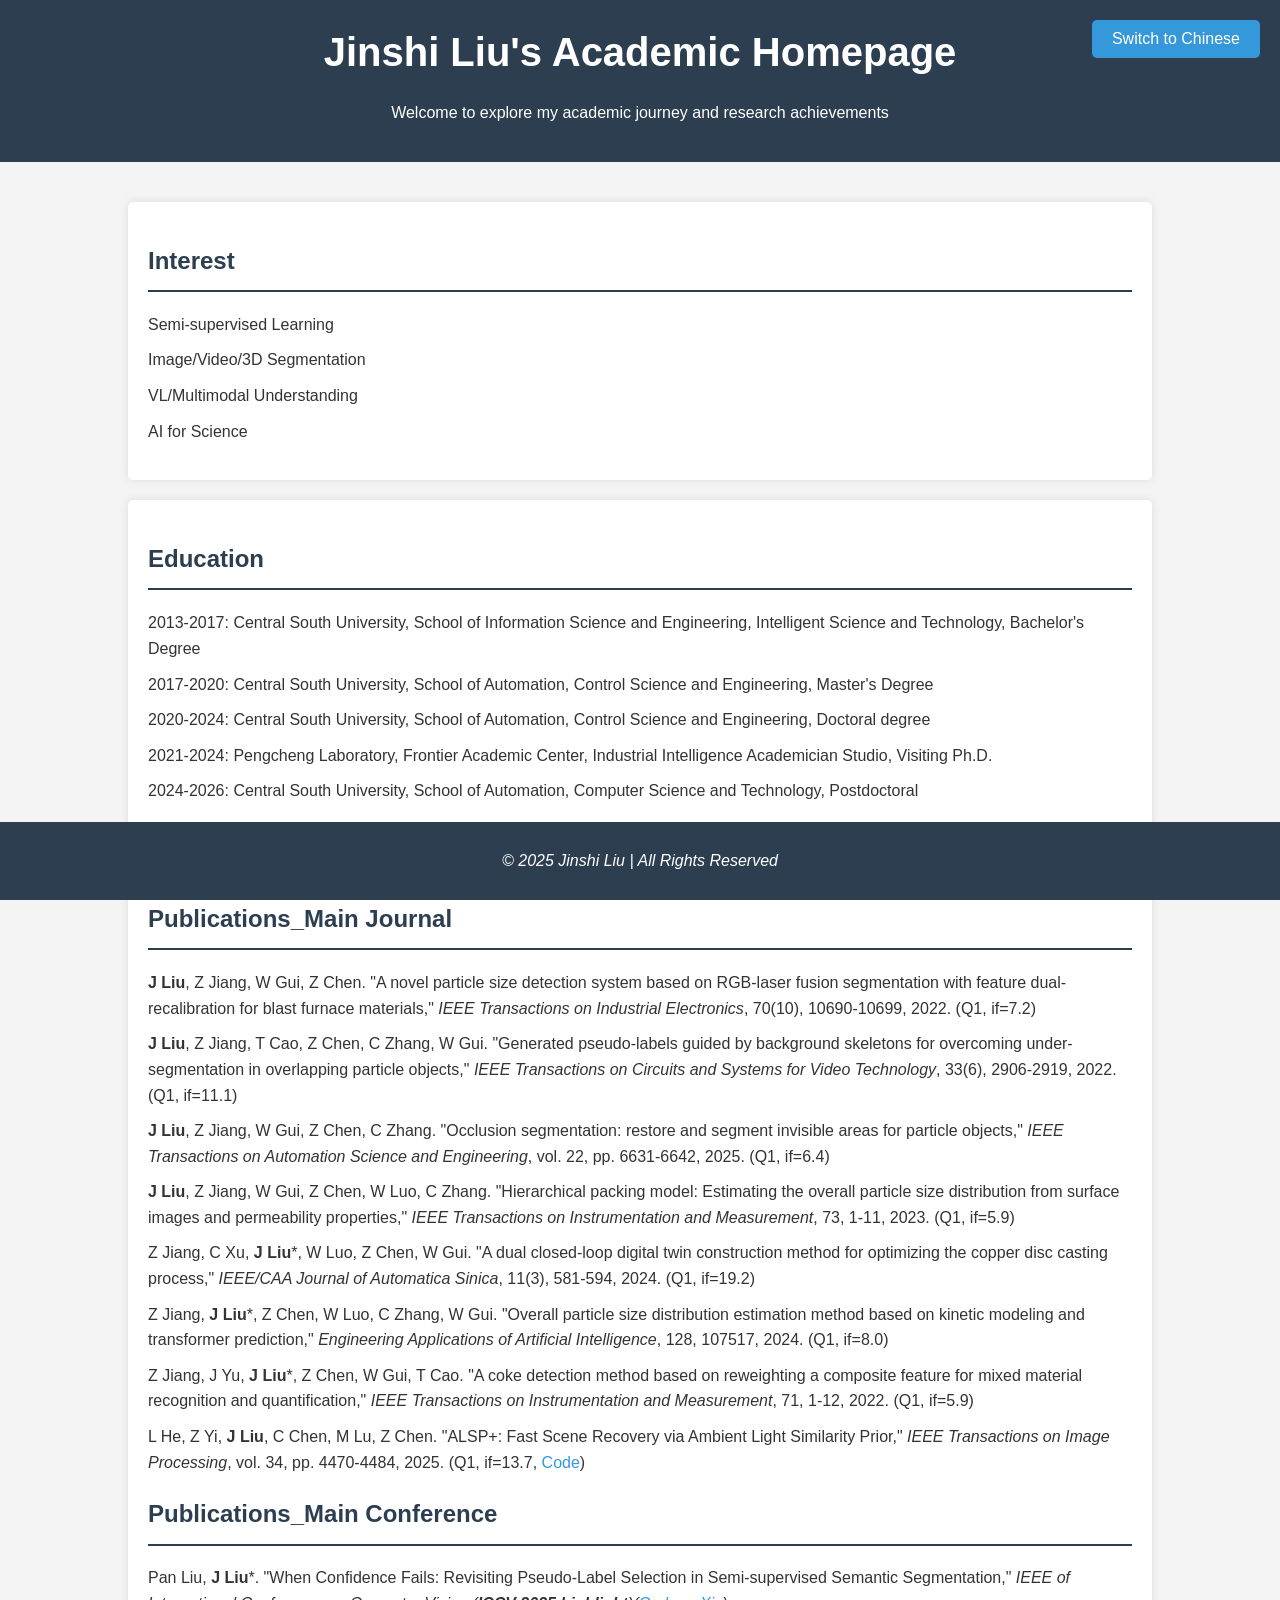
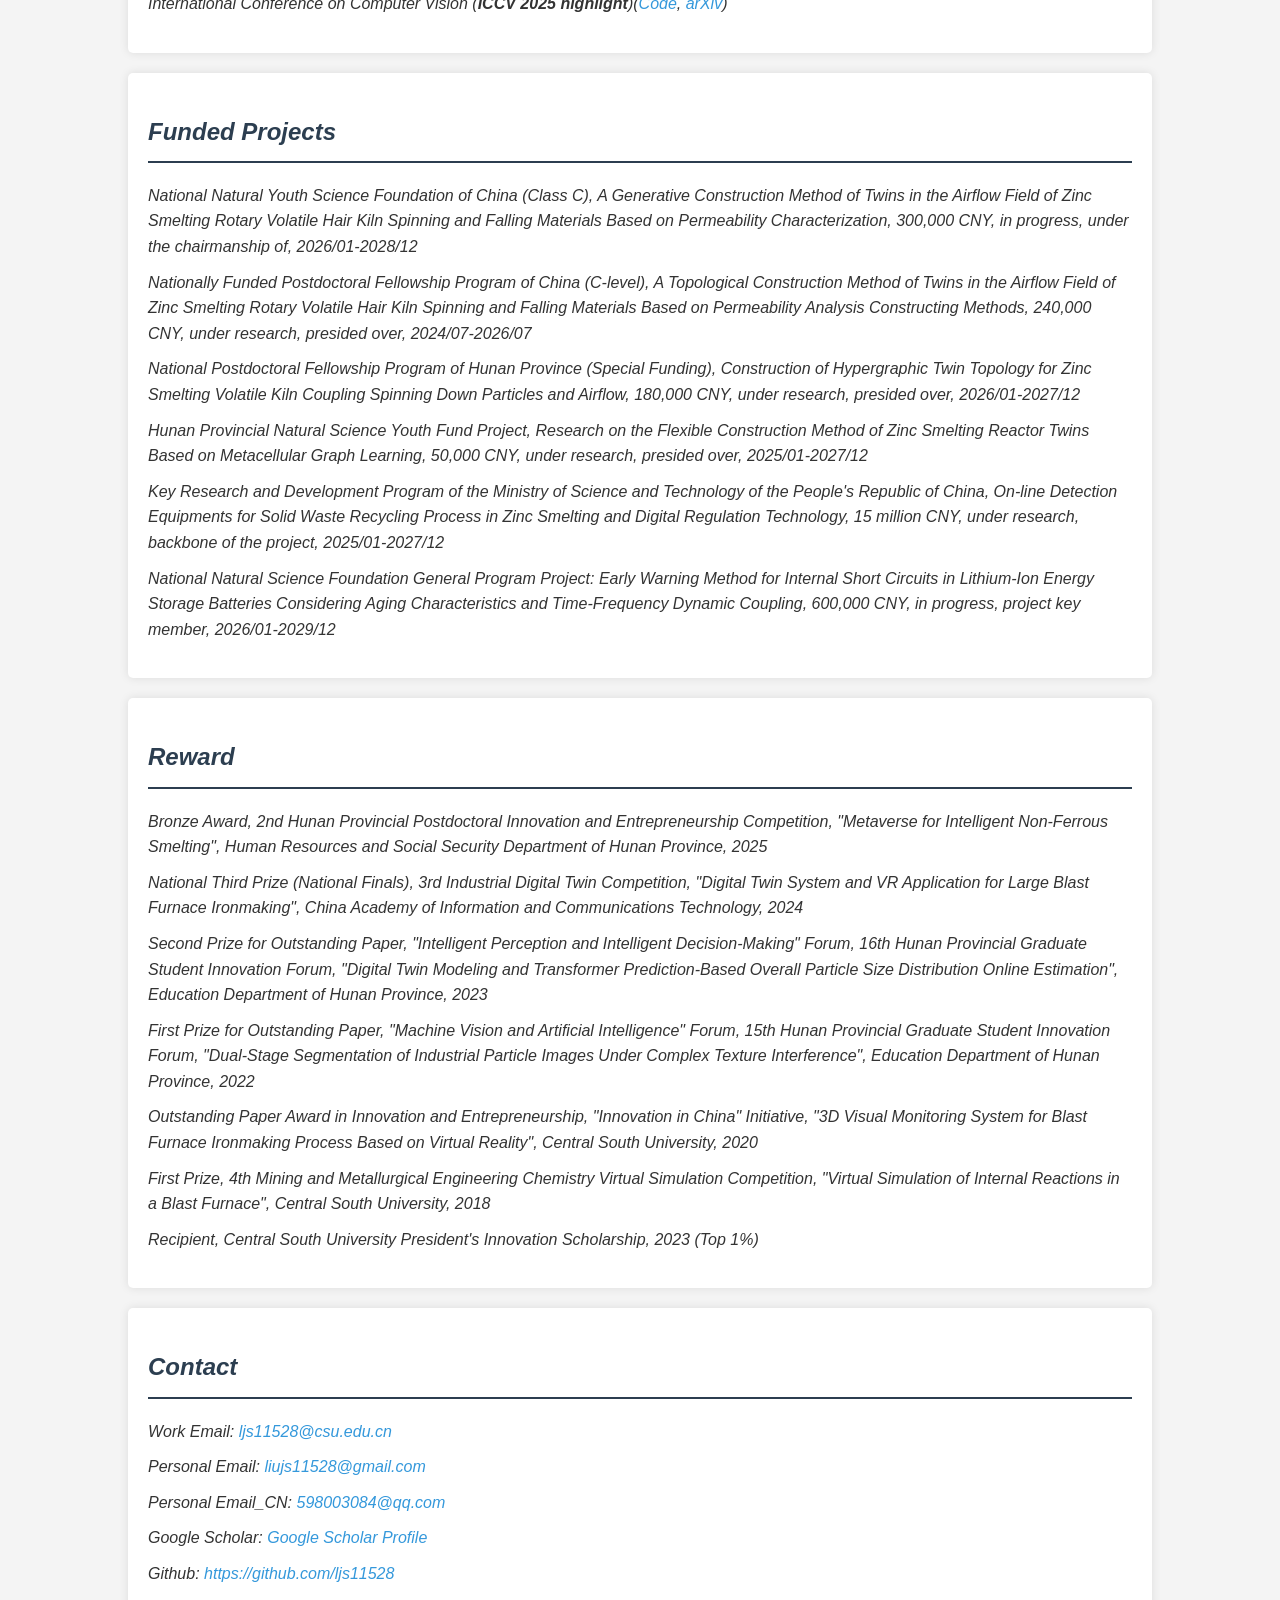
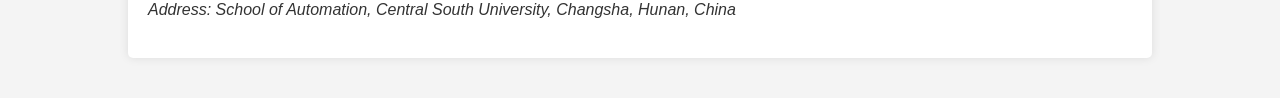
==== commit 56b94623: "up" ====
--- a/index.html
+++ b/index.html
@@ -131,7 +131,7 @@
                     <li>Z Jiang, C Xu, <b>J Liu</b>*, W Luo, Z Chen, W Gui. "A dual closed-loop digital twin construction method for optimizing the copper disc casting process," <i>IEEE/CAA Journal of Automatica Sinica</i>, 11(3), 581-594, 2024. (Q1, if=19.2)</li>
                     <li>Z Jiang, <b>J Liu</b>*, Z Chen, W Luo, C Zhang, W Gui. "Overall particle size distribution estimation method based on kinetic modeling and transformer prediction," <i>Engineering Applications of Artificial Intelligence</i>, 128, 107517, 2024. (Q1, if=8.0)</li>
                     <li>Z Jiang, J Yu, <b>J Liu</b>*, Z Chen, W Gui, T Cao. "A coke detection method based on reweighting a composite feature for mixed material recognition and quantification," <i>IEEE Transactions on Instrumentation and Measurement</i>, 71, 1-12, 2022. (Q1, if=5.9)</li>
-                    <li>L He, Z Yi, <b>J Liu</b>, C Chen, M Lu, Z Chen. "ALSP+: Fast Scene Recovery via Ambient Light Similarity Prior," <i>IEEE Transactions on Image Processing</i>, vol. 34, pp. 4470-4484, 2025. (Q1, if=13.7)</li>
+                    <li>L He, Z Yi, <b>J Liu</b>, C Chen, M Lu, Z Chen. "ALSP+: Fast Scene Recovery via Ambient Light Similarity Prior," <i>IEEE Transactions on Image Processing</i>, vol. 34, pp. 4470-4484, 2025. (Q1, if=13.7, <a href="https://github.com/heyuanlei/ALSP">Code</a>)</li>
                 </ul>
                 <h2>Publications_Main Conference</h2>
                 <ul>
@@ -196,7 +196,7 @@
                     <li>2017-2020：中南大学，自动化学院，控制科学与工程，硕士学位</li>
                     <li>2020-2024：中南大学，自动化学院，控制科学与工程，博士学位</li>
                     <li>2021-2024：鹏城实验室，前沿学术中心，工业智能院士工作室，访问博士</li>
-                    <li>2024-至今：中南大学，自动化学院，计算机科学与技术，博士后</li>
+                    <li>2024-2026：中南大学，自动化学院，计算机科学与技术，博士后</li>
                 </ul>
             </section>
 
@@ -210,7 +210,7 @@
                     <li>Z Jiang, C Xu, <b>J Liu</b>*, W Luo, Z Chen, W Gui. "A dual closed-loop digital twin construction method for optimizing the copper disc casting process," <i>IEEE/CAA Journal of Automatica Sinica</i>, 11(3), 581-594, 2024. (Q1, if=19.2)</li>
                     <li>Z Jiang, <b>J Liu</b>*, Z Chen, W Luo, C Zhang, W Gui. "Overall particle size distribution estimation method based on kinetic modeling and transformer prediction," <i>Engineering Applications of Artificial Intelligence</i>, 128, 107517, 2024. (Q1, if=8.0)</li>
                     <li>Z Jiang, J Yu, <b>J Liu</b>*, Z Chen, W Gui, T Cao. "A coke detection method based on reweighting a composite feature for mixed material recognition and quantification," <i>IEEE Transactions on Instrumentation and Measurement</i>, 71, 1-12, 2022. (Q1, if=5.9)</li>
-                    <li>L He, Z Yi, <b>J Liu</b>, C Chen, M Lu, Z Chen. "ALSP+: Fast Scene Recovery via Ambient Light Similarity Prior," <i>IEEE Transactions on Image Processing</i>, vol. 34, pp. 4470-4484, 2025. (Q1, if=13.7)</li>
+                    <li>L He, Z Yi, <b>J Liu</b>, C Chen, M Lu, Z Chen. "ALSP+: Fast Scene Recovery via Ambient Light Similarity Prior," <i>IEEE Transactions on Image Processing</i>, vol. 34, pp. 4470-4484, 2025. (Q1, if=13.7, <a href="https://github.com/heyuanlei/ALSP">Code</a>)</li>
                 </ul>
                 <h2>学术成果_主要会议论文</h2>
                 <ul>
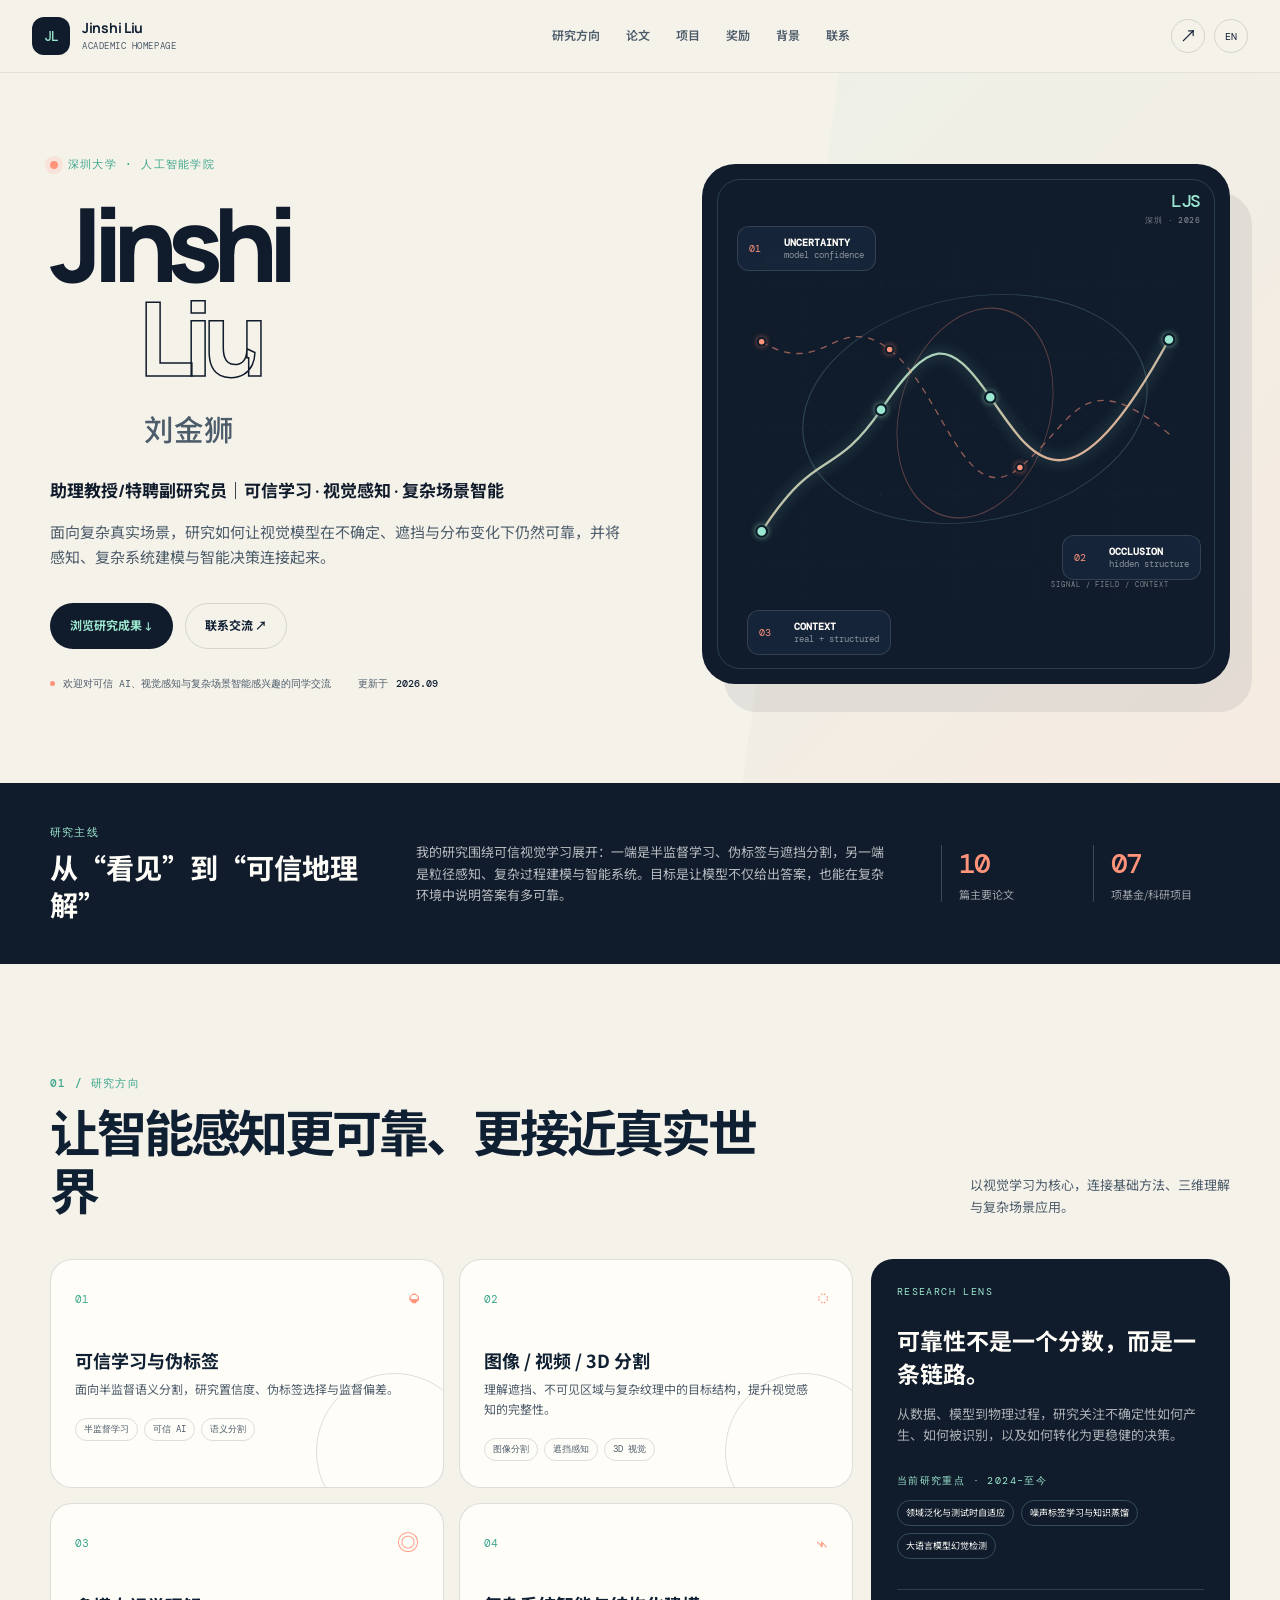
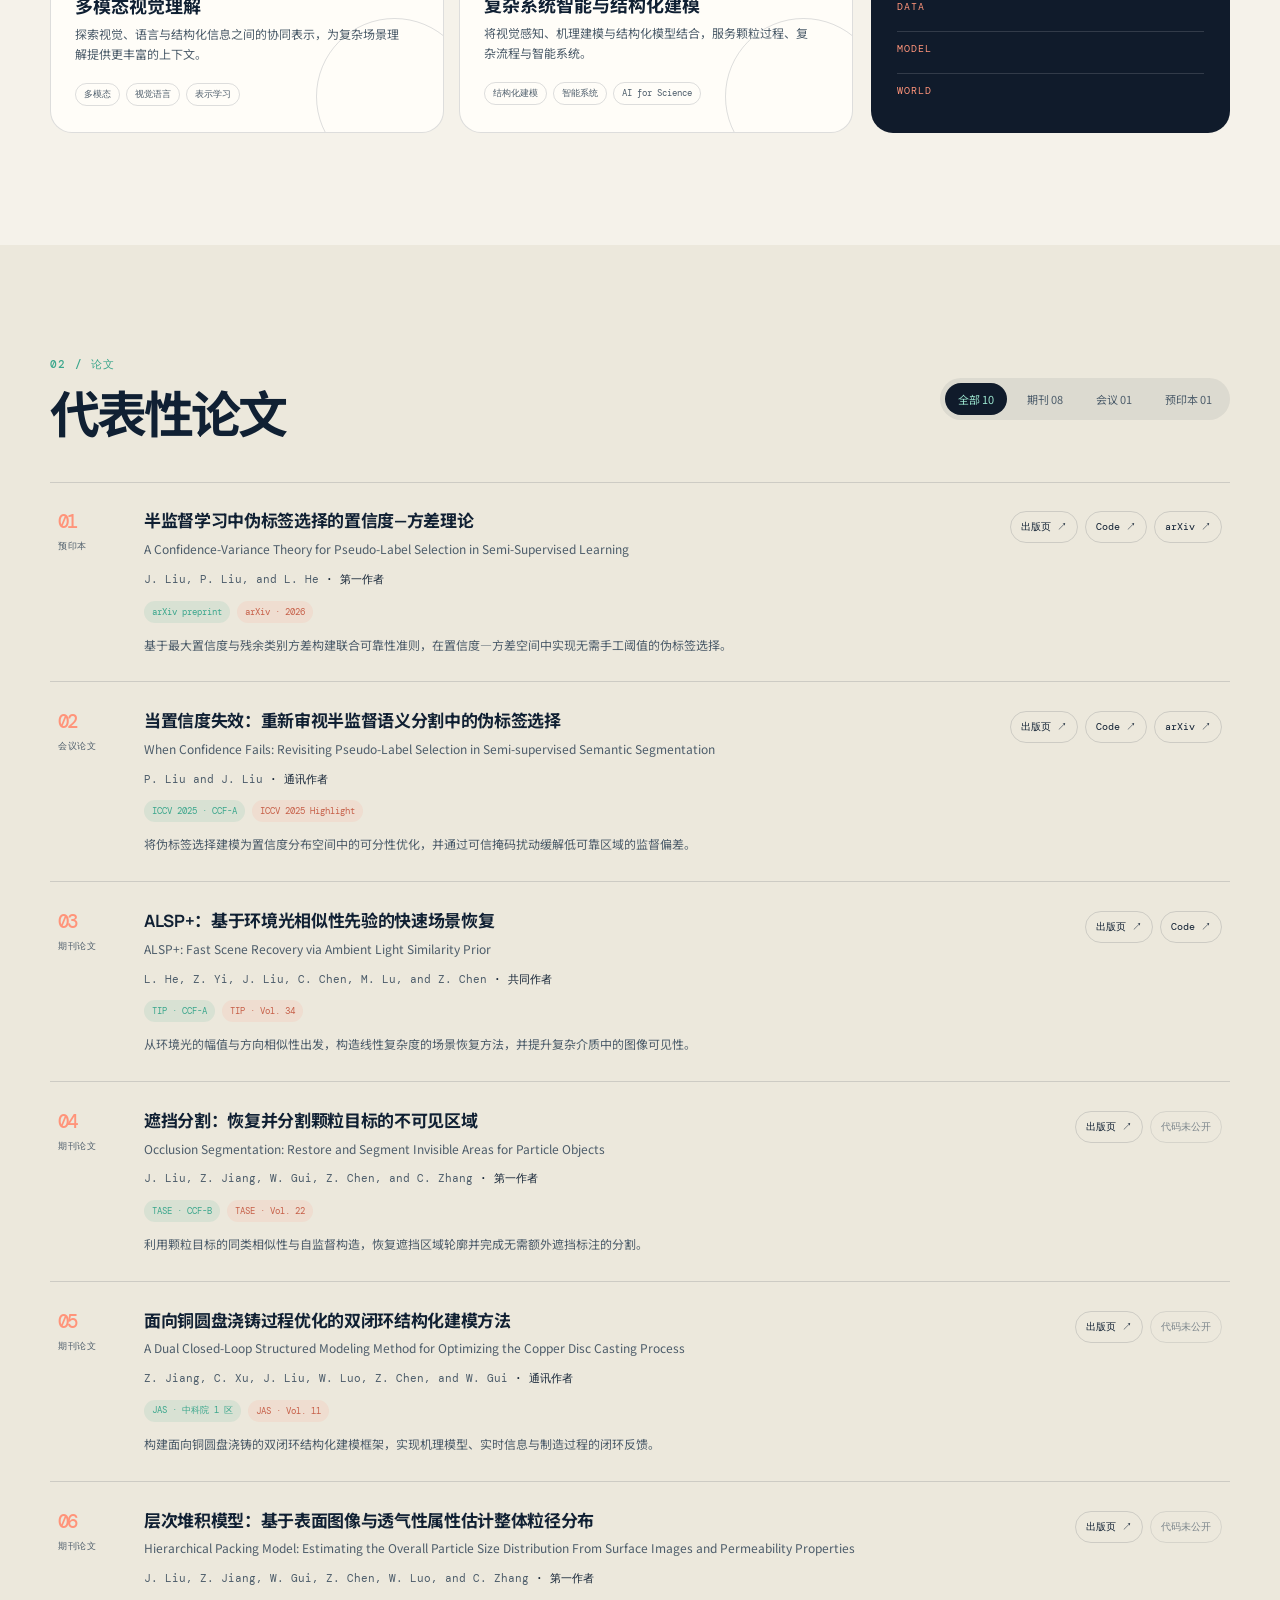
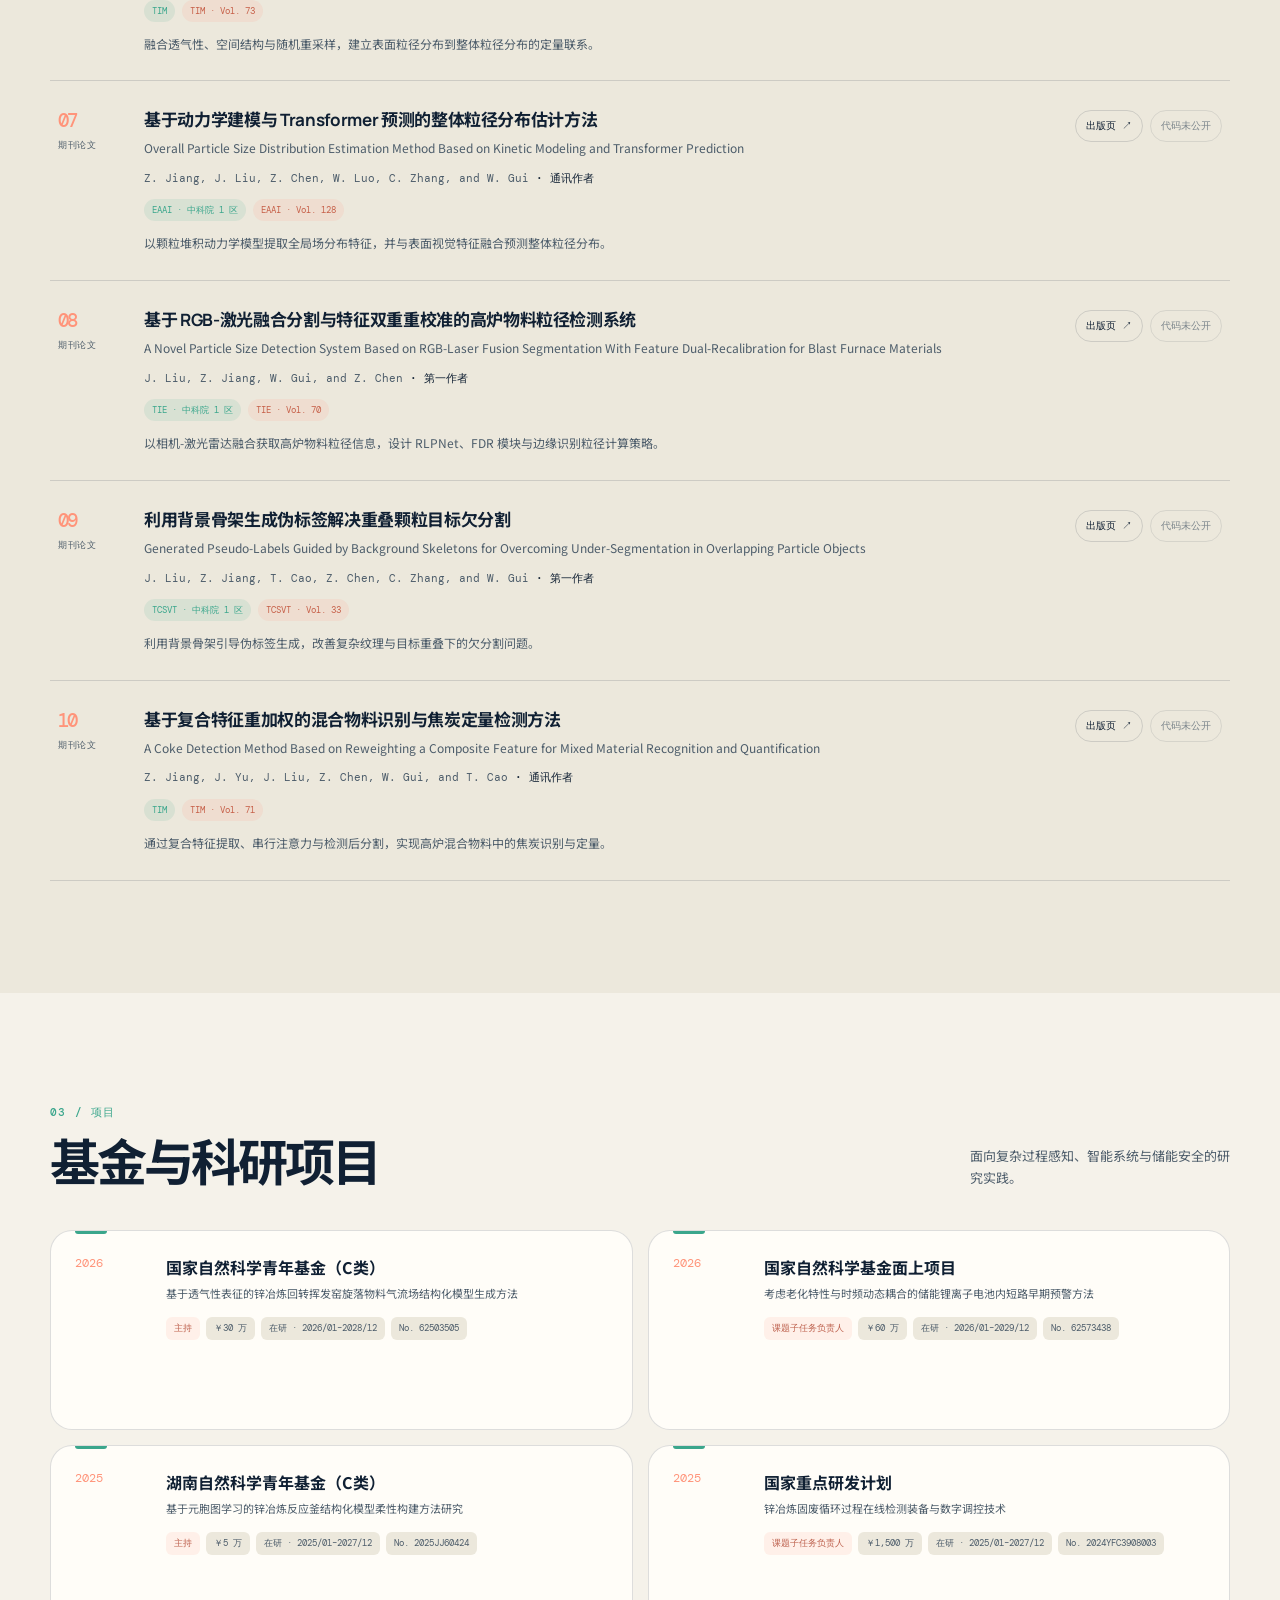
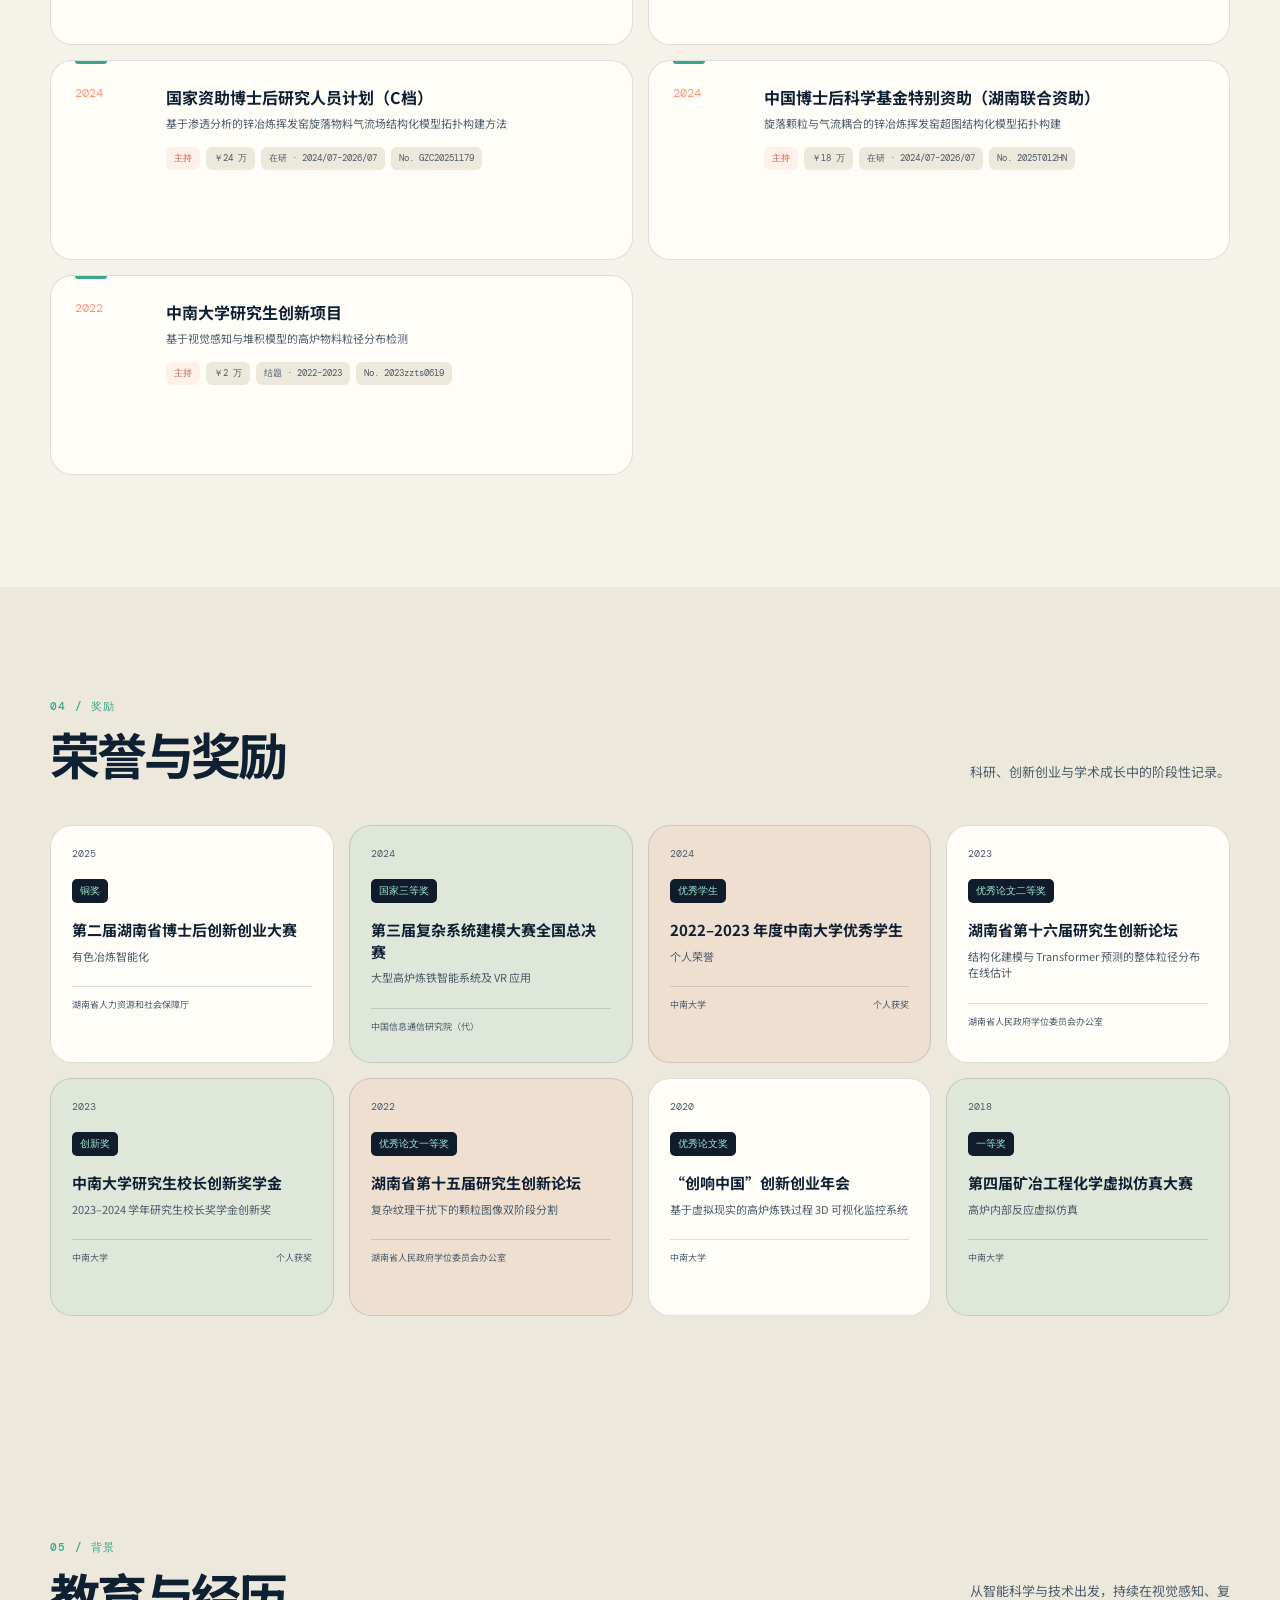
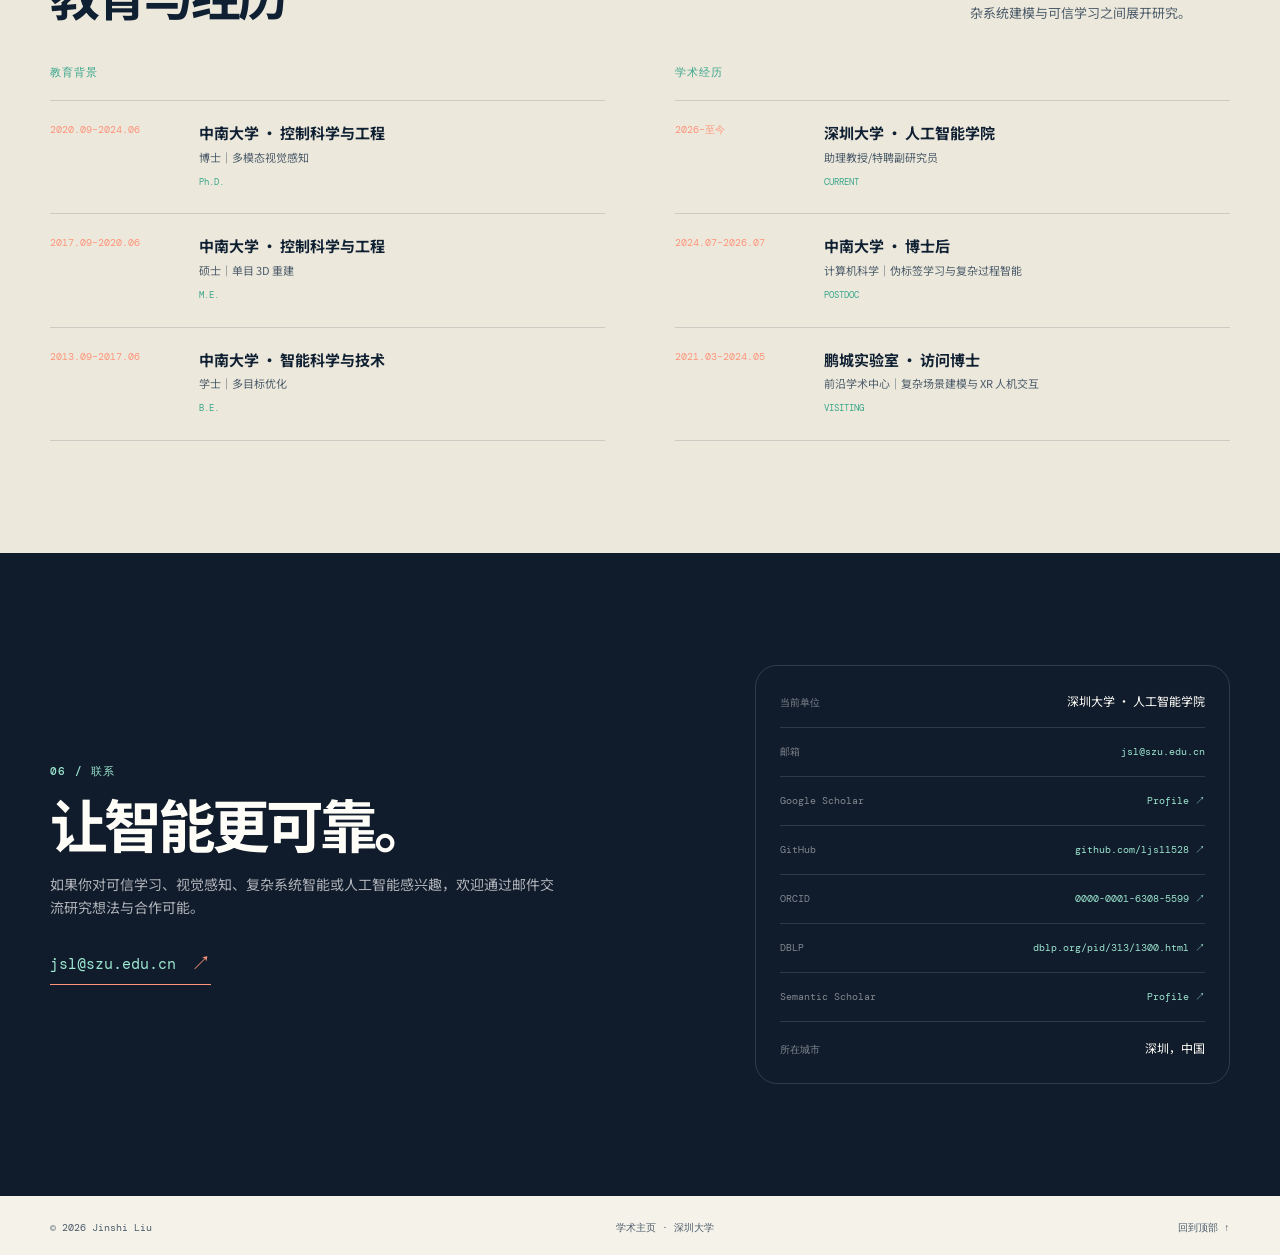
==== commit 8fd94b2a: "Update academic homepage" ====
--- a/index.html
+++ b/index.html
@@ -1,283 +1,201 @@
-<!DOCTYPE html>
-<html lang="en">
-<head>
-    <meta charset="UTF-8">
-    <meta name="viewport" content="width=device-width, initial-scale=1.0">
-    <title>Jinshi Liu's Academic Homepage</title>
-    <style>
-        body {
-            font-family: Arial, sans-serif;
-            line-height: 1.6;
-            margin: 0;
-            padding: 0;
-            background-color: #f4f4f4;
-            color: #333;
-        }
-        .container {
-            width: 80%;
-            margin: auto;
-            overflow: hidden;
-            padding: 20px;
-        }
-        header {
-            background: #2c3e50;
-            color: #fff;
-            padding: 20px 0;
-            text-align: center;
-            position: relative;
-        }
-        header h1 {
-            margin: 0;
-            font-size: 2.5em;
-        }
-        section {
-            background: #fff;
-            padding: 20px;
-            margin: 20px 0;
-            border-radius: 5px;
-            box-shadow: 0 0 10px rgba(0,0,0,0.1);
-        }
-        h2 {
-            color: #2c3e50;
-            border-bottom: 2px solid #2c3e50;
-            padding-bottom: 10px;
-        }
-        ul {
-            list-style-type: none;
-            padding: 0;
-        }
-        ul li {
-            margin: 10px 0;
-        }
-        a {
-            color: #3498db;
-            text-decoration: none;
-        }
-        a:hover {
-            text-decoration: underline;
-        }
-        footer {
-            text-align: center;
-            padding: 10px 0;
-            background: #2c3e50;
-            color: #fff;
-            position: fixed;
-            bottom: 0;
-            width: 100%;
-        }
-        .lang-toggle {
-            position: absolute;
-            top: 20px;
-            right: 20px;
-            background: #3498db;
-            color: #fff;
-            border: none;
-            padding: 10px 20px;
-            border-radius: 5px;
-            cursor: pointer;
-            font-size: 1em;
-        }
-        .lang-toggle:hover {
-            background: #2980b9;
-        }
-        .content-en, .content-zh {
-            display: none;
-        }
-        .content-en.active, .content-zh.active {
-            display: block;
-        }
-    </style>
-</head>
-<body>
-    <header>
-        <h1 id="header-title-en" class="content-en active">Jinshi Liu's Academic Homepage</h1>
-        <h1 id="header-title-zh" class="content-zh">刘金狮的学术主页</h1>
-        <p id="header-subtitle-en" class="content-en active">Welcome to explore my academic journey and research achievements</p>
-        <p id="header-subtitle-zh" class="content-zh">欢迎了解我的学术历程与研究成果</p>
-        <button class="lang-toggle" onclick="toggleLanguage()">Switch to Chinese</button>
-    </header>
-
-    <div class="container">
-        <!-- English Content -->
-        <div id="content-en" class="content-en active">
-            <section id="interest-en">
-                <h2>Interest</h2>
-                <ul>
-                    <li>Semi-supervised Learning</li>
-                    <li>Image/Video/3D Segmentation</li>
-                    <li>VL/Multimodal Understanding</li>
-                    <li>AI for Science</li>
-                </ul>
-            </section>
-
-            <section id="education-en">
-                <h2>Education</h2>
-                <ul>
-                    <li>2013-2017: Central South University, School of Information Science and Engineering, Intelligent Science and Technology, Bachelor's Degree</li>
-                    <li>2017-2020: Central South University, School of Automation, Control Science and Engineering, Master's Degree</li>
-                    <li>2020-2024: Central South University, School of Automation, Control Science and Engineering, Doctoral degree</li>
-                    <li>2021-2024: Pengcheng Laboratory, Frontier Academic Center, Industrial Intelligence Academician Studio, Visiting Ph.D.</li>
-                    <li>2024-2026: Central South University, School of Automation, Computer Science and Technology, Postdoctoral</li>
-                </ul>
-            </section>
-
-            <section id="publications-en">
-                <h2>Publications_Main Journal</h2>
-                <ul>
-                    <li><b>J Liu</b>, Z Jiang, W Gui, Z Chen. "A novel particle size detection system based on RGB-laser fusion segmentation with feature dual-recalibration for blast furnace materials," <i>IEEE Transactions on Industrial Electronics</i>, 70(10), 10690-10699, 2022. (Q1, if=7.2)</li>
-                    <li><b>J Liu</b>, Z Jiang, T Cao, Z Chen, C Zhang, W Gui. "Generated pseudo-labels guided by background skeletons for overcoming under-segmentation in overlapping particle objects," <i>IEEE Transactions on Circuits and Systems for Video Technology</i>, 33(6), 2906-2919, 2022. (Q1, if=11.1)</li>
-                    <li><b>J Liu</b>, Z Jiang, W Gui, Z Chen, C Zhang. "Occlusion segmentation: restore and segment invisible areas for particle objects," <i>IEEE Transactions on Automation Science and Engineering</i>, vol. 22, pp. 6631-6642, 2025. (Q1, if=6.4)</li>
-                    <li><b>J Liu</b>, Z Jiang, W Gui, Z Chen, W Luo, C Zhang. "Hierarchical packing model: Estimating the overall particle size distribution from surface images and permeability properties," <i>IEEE Transactions on Instrumentation and Measurement</i>, 73, 1-11, 2023. (Q1, if=5.9)</li>
-                    <li>Z Jiang, C Xu, <b>J Liu</b>*, W Luo, Z Chen, W Gui. "A dual closed-loop digital twin construction method for optimizing the copper disc casting process," <i>IEEE/CAA Journal of Automatica Sinica</i>, 11(3), 581-594, 2024. (Q1, if=19.2)</li>
-                    <li>Z Jiang, <b>J Liu</b>*, Z Chen, W Luo, C Zhang, W Gui. "Overall particle size distribution estimation method based on kinetic modeling and transformer prediction," <i>Engineering Applications of Artificial Intelligence</i>, 128, 107517, 2024. (Q1, if=8.0)</li>
-                    <li>Z Jiang, J Yu, <b>J Liu</b>*, Z Chen, W Gui, T Cao. "A coke detection method based on reweighting a composite feature for mixed material recognition and quantification," <i>IEEE Transactions on Instrumentation and Measurement</i>, 71, 1-12, 2022. (Q1, if=5.9)</li>
-                    <li>L He, Z Yi, <b>J Liu</b>, C Chen, M Lu, Z Chen. "ALSP+: Fast Scene Recovery via Ambient Light Similarity Prior," <i>IEEE Transactions on Image Processing</i>, vol. 34, pp. 4470-4484, 2025. (Q1, if=13.7, <a href="https://github.com/heyuanlei/ALSP">Code</a>)</li>
-                </ul>
-                <h2>Publications_Main Conference</h2>
-                <ul>
-                    <li>Pan Liu, <b>J Liu</b>*. "When Confidence Fails: Revisiting Pseudo-Label Selection in Semi-supervised Semantic Segmentation," <i>IEEE of International Conference on Computer Vision (<b>ICCV 2025 highlight</b>)(<a href="https://github.com/PanLiuCSU/CSL">Code</a>, <a href="https://arxiv.org/abs/2509.16704">arXiv</a>)</li>
-                </ul>
-            </section>
-
-            <section id="funded projects-en">
-                <h2>Funded Projects</h2>
-                <ul>
-                    <li>National Natural Youth Science Foundation of China (Class C), A Generative Construction Method of Twins in the Airflow Field of Zinc Smelting Rotary Volatile Hair Kiln Spinning and Falling Materials Based on Permeability Characterization, 300,000 CNY, in progress, under the chairmanship of, 2026/01-2028/12</li>
-                    <li>Nationally Funded Postdoctoral Fellowship Program of China (C-level), A Topological Construction Method of Twins in the Airflow Field of Zinc Smelting Rotary Volatile Hair Kiln Spinning and Falling Materials Based on Permeability Analysis Constructing Methods, 240,000 CNY, under research, presided over, 2024/07-2026/07</li>
-                    <li>National Postdoctoral Fellowship Program of Hunan Province (Special Funding), Construction of Hypergraphic Twin Topology for Zinc Smelting Volatile Kiln Coupling Spinning Down Particles and Airflow, 180,000 CNY, under research, presided over, 2026/01-2027/12</li>
-                    <li>Hunan Provincial Natural Science Youth Fund Project, Research on the Flexible Construction Method of Zinc Smelting Reactor Twins Based on Metacellular Graph Learning, 50,000 CNY, under research, presided over, 2025/01-2027/12</li>
-                    <li>Key Research and Development Program of the Ministry of Science and Technology of the People's Republic of China, On-line Detection Equipments for Solid Waste Recycling Process in Zinc Smelting and Digital Regulation Technology, 15 million CNY, under research, backbone of the project, 2025/01-2027/12</li>   
-                    <li>National Natural Science Foundation General Program Project: Early Warning Method for Internal Short Circuits in Lithium-Ion Energy Storage Batteries Considering Aging Characteristics and Time-Frequency Dynamic Coupling, 600,000 CNY, in progress, project key member, 2026/01-2029/12</li>             
-                </ul>
-            </section>
-
-            <section id="reward-en">
-                <h2>Reward</h2>
-                <ul>
-                    <li>Bronze Award, 2nd Hunan Provincial Postdoctoral Innovation and Entrepreneurship Competition, "Metaverse for Intelligent Non-Ferrous Smelting", Human Resources and Social Security Department of Hunan Province, 2025</li>
-                    <li>National Third Prize (National Finals), 3rd Industrial Digital Twin Competition, "Digital Twin System and VR Application for Large Blast Furnace Ironmaking", China Academy of Information and Communications Technology, 2024</li>
-                    <li>Second Prize for Outstanding Paper, "Intelligent Perception and Intelligent Decision-Making" Forum, 16th Hunan Provincial Graduate Student Innovation Forum, "Digital Twin Modeling and Transformer Prediction-Based Overall Particle Size Distribution Online Estimation", Education Department of Hunan Province, 2023</li>
-                    <li>First Prize for Outstanding Paper, "Machine Vision and Artificial Intelligence" Forum, 15th Hunan Provincial Graduate Student Innovation Forum, "Dual-Stage Segmentation of Industrial Particle Images Under Complex Texture Interference", Education Department of Hunan Province, 2022</li>
-                    <li>Outstanding Paper Award in Innovation and Entrepreneurship, "Innovation in China" Initiative, "3D Visual Monitoring System for Blast Furnace Ironmaking Process Based on Virtual Reality", Central South University, 2020</li>
-                    <li>First Prize, 4th Mining and Metallurgical Engineering Chemistry Virtual Simulation Competition, "Virtual Simulation of Internal Reactions in a Blast Furnace", Central South University, 2018</li>
-                    <li>Recipient, Central South University President's Innovation Scholarship, 2023 (Top 1%)</li>                
-                </ul>
-            </section>
-
-            <section id="contact-en">
-                <h2>Contact</h2>
-                <ul>
-                    <li>Work Email: <a href="mailto:ljs11528@csu.edu.cn">ljs11528@csu.edu.cn</a></li>
-                    <li>Personal Email: <a href="mailto:liujs11528@gmail.com">liujs11528@gmail.com</a></li>
-                    <li>Personal Email_CN: <a href="mailto:598003084@qq.com">598003084@qq.com</a></li>
-                    <li>Google Scholar: <a href="https://scholar.google.com/citations?user=Ep-tr-wAAAAJ&hl=zh-CN&oi=ao">Google Scholar Profile</a></li>
-                    <li>Github: <a href="https://github.com/ljs11528">https://github.com/ljs11528</a></li>
-                    <li>Address: School of Automation, Central South University, Changsha, Hunan, China</li>
-                </ul>
-            </section>
+<!doctype html>
+<html lang="zh-CN">
+  <head>
+    <meta charset="UTF-8" />
+    <meta name="viewport" content="width=device-width, initial-scale=1" />
+    <meta name="description" content="刘金狮的学术主页｜深圳大学人工智能学院｜可信学习、视觉感知与复杂场景智能" />
+    <meta name="theme-color" content="#101b2b" />
+    <title>刘金狮 · 学术主页</title>
+    <link rel="stylesheet" href="styles.css" />
+    <script src="script.js" defer></script>
+  </head>
+  <body>
+    <div class="site-shell">
+      <header class="topbar" id="top">
+        <a class="brand" href="#top" aria-label="Jinshi Liu academic homepage">
+          <span class="brand-mark">JL</span>
+          <span class="brand-copy"><strong>Jinshi Liu</strong><small>Academic Homepage</small></span>
+        </a>
+        <nav class="main-nav" aria-label="Primary navigation">
+          <a href="#research" data-copy="nav.research">研究方向</a>
+          <a href="#publications" data-copy="nav.publications">论文</a>
+          <a href="#projects" data-copy="nav.projects">项目</a>
+          <a href="#awards" data-copy="nav.awards">奖励</a>
+          <a href="#background" data-copy="nav.background">背景</a>
+          <a href="#contact" data-copy="nav.contact">联系</a>
+        </nav>
+        <div class="topbar-actions">
+          <a class="mini-mail" href="mailto:jsl@szu.edu.cn" aria-label="Email Jinshi Liu">↗</a>
+          <button class="lang-toggle" id="lang-toggle" type="button" aria-label="Switch language">EN</button>
+          <button class="menu-toggle" id="menu-toggle" type="button" aria-label="Open navigation" aria-expanded="false">☰</button>
         </div>
-
-        <!-- Chinese Content -->
-        <div id="content-zh" class="content-zh">
-            <section id="interest-en">
-                <h2>兴趣</h2>
-                <ul>
-                    <li>半监督学习Semi-supervised Learning</li>
-                    <li>图像/视频/3D分割Image/Video/3D Segmentation</li>
-                    <li>视觉语言/多模态理解VL/Multimodal Understanding</li>
-                    <li>AI for Science</li>
-                </ul>
-            </section>
-            
-            <section id="education-zh">
-                <h2>教育背景</h2>
-                <ul>
-                    <li>2013-2017：中南大学，信息科学与工程学院，智能科学与技术，学士学位</li>
-                    <li>2017-2020：中南大学，自动化学院，控制科学与工程，硕士学位</li>
-                    <li>2020-2024：中南大学，自动化学院，控制科学与工程，博士学位</li>
-                    <li>2021-2024：鹏城实验室，前沿学术中心，工业智能院士工作室，访问博士</li>
-                    <li>2024-2026：中南大学，自动化学院，计算机科学与技术，博士后</li>
-                </ul>
-            </section>
-
-            <section id="publications-zh">
-                <h2>学术成果_主要期刊论文</h2>
-                <ul>
-                    <li><b>J Liu</b>, Z Jiang, W Gui, Z Chen. "A novel particle size detection system based on RGB-laser fusion segmentation with feature dual-recalibration for blast furnace materials," <i>IEEE Transactions on Industrial Electronics</i>, 70(10), 10690-10699, 2022. (Q1, if=7.2)</li>
-                    <li><b>J Liu</b>, Z Jiang, T Cao, Z Chen, C Zhang, W Gui. "Generated pseudo-labels guided by background skeletons for overcoming under-segmentation in overlapping particle objects," <i>IEEE Transactions on Circuits and Systems for Video Technology</i>, 33(6), 2906-2919, 2022. (Q1, if=11.1)</li>
-                    <li><b>J Liu</b>, Z Jiang, W Gui, Z Chen, C Zhang. "Occlusion segmentation: restore and segment invisible areas for particle objects," <i>IEEE Transactions on Automation Science and Engineering</i>, vol. 22, pp. 6631-6642, 2025. (Q1, if=6.4)</li>
-                    <li><b>J Liu</b>, Z Jiang, W Gui, Z Chen, W Luo, C Zhang. "Hierarchical packing model: Estimating the overall particle size distribution from surface images and permeability properties," <i>IEEE Transactions on Instrumentation and Measurement</i>, 73, 1-11, 2023. (Q1, if=5.9)</li>
-                    <li>Z Jiang, C Xu, <b>J Liu</b>*, W Luo, Z Chen, W Gui. "A dual closed-loop digital twin construction method for optimizing the copper disc casting process," <i>IEEE/CAA Journal of Automatica Sinica</i>, 11(3), 581-594, 2024. (Q1, if=19.2)</li>
-                    <li>Z Jiang, <b>J Liu</b>*, Z Chen, W Luo, C Zhang, W Gui. "Overall particle size distribution estimation method based on kinetic modeling and transformer prediction," <i>Engineering Applications of Artificial Intelligence</i>, 128, 107517, 2024. (Q1, if=8.0)</li>
-                    <li>Z Jiang, J Yu, <b>J Liu</b>*, Z Chen, W Gui, T Cao. "A coke detection method based on reweighting a composite feature for mixed material recognition and quantification," <i>IEEE Transactions on Instrumentation and Measurement</i>, 71, 1-12, 2022. (Q1, if=5.9)</li>
-                    <li>L He, Z Yi, <b>J Liu</b>, C Chen, M Lu, Z Chen. "ALSP+: Fast Scene Recovery via Ambient Light Similarity Prior," <i>IEEE Transactions on Image Processing</i>, vol. 34, pp. 4470-4484, 2025. (Q1, if=13.7, <a href="https://github.com/heyuanlei/ALSP">Code</a>)</li>
-                </ul>
-                <h2>学术成果_主要会议论文</h2>
-                <ul>
-                    <li>Pan Liu, <b>J Liu</b>*. "When Confidence Fails: Revisiting Pseudo-Label Selection in Semi-supervised Semantic Segmentation," <i>IEEE of International Conference on Computer Vision (<b>ICCV 2025 highlight</b>)(<a href="https://github.com/PanLiuCSU/CSL">Code</a>, <a href="https://arxiv.org/abs/2509.16704">arXiv</a>)</li>
-                </ul>
-            </section>
-
-            <section id="funded projects-zh">
-                <h2>获资助的项目</h2>
-                <ul>
-                    <li>国家自然青年科学基金项目（C类），基于透气性表征的锌冶炼回转挥发窑旋落物料气流场孪生体生成式构建方法，30万，在研，主持，2026/01-2028/12</li>
-                    <li>国家资助博士后研究人员计划C档，基于渗透分析的锌冶炼挥发窑旋落物料气流场孪生体拓扑构建方法，24万，在研，主持，2024/07-2026/07</li>
-                    <li>国家博士后基金湖南联合资助项目（特别资助），旋落颗粒与气流耦合的锌冶炼挥发窑超图孪生体拓扑构建，18万，在研，主持，2026/01-2027/12</li>
-                    <li>湖南省自然科学青年基金项目，基于元胞图学习的锌冶炼反应釜孪生体柔性构建方法研究，5万，在研，主持，2025/01-2027/12</li>
-                    <li>国家科技部重点研发计划，锌冶炼固废循环过程在线检测装备与数字调控技术，1500万，在研，项目骨干，2025/01-2027/12</li>
-                    <li>国家自然科学面上基金项目，考虑老化特性与时频动态耦合的储能锂离子电池内短路早期预警方法，60万，在研，项目骨干，2026/01-2029/12</li>
-                </ul>
-            </section>
-
-            <section id="reward-zh">
-                <h2>奖励</h2>
-                <ul>
-                    <li>第二届湖南省博士后创新创业大赛铜奖，有色冶炼智造元宇宙，湖南省人社厅，2025</li>
-                    <li>第三届工业数字孪生大赛全国总决赛国家三等奖，大型高炉炼铁数字孪生系统及VR应用，中国信息通信研究院，2024</li>
-                    <li>湖南省第十六届研究生创新论坛“智能感知与智能决策”优秀论文二等奖，Digital Twin Modeling and Transformer Prediction-Based Overall Particle Size Distribution Online Estimation，湖南省教育厅，2023</li>
-                    <li>湖南省第十五届研究生创新论坛“机器视觉与人工智能”优秀论文一等奖，复杂纹理干扰下的工业颗粒图像双阶段分割，湖南省教育厅，2022</li>
-                    <li>“创响中国”创新创业优秀论文奖，基于虚拟现实的高炉炼铁过程3D可视化监控系统，中南大学，2020</li>
-                    <li>第四届矿冶工程化学虚拟仿真大赛一等奖，高炉内部反应虚拟仿真，中南大学，2018</li>
-                    <li>中南大学校长创新奖学金获得者，2023（前1%）</li>
-                </ul>
-            </section>
-
-            <section id="contact-zh">
-                <h2>联系方式</h2>
-                <ul>
-                    <li>工作邮箱: <a href="mailto:ljs11528@csu.edu.cn">ljs11528@csu.edu.cn</a></li>
-                    <li>个人邮箱: <a href="mailto:liujs11528@gmail.com">liujs11528@gmail.com</a></li>
-                    <li>个人邮箱_CN: <a href="mailto:598003084@qq.com">598003084@qq.com</a></li>
-                    <li>谷歌学术: <a href="https://scholar.google.com/citations?user=Ep-tr-wAAAAJ&hl=zh-CN&oi=ao">Google Scholar Profile</a></li>
-                    <li>Github: <a href="https://github.com/ljs11528">https://github.com/ljs11528</a></li>
-                    <li>地址: 湖南省长沙市中南大学自动化学院</li>
-                </ul>
-            </section>
-        </div>
+      </header>
+
+      <main>
+        <section class="hero section-pad" aria-labelledby="hero-title">
+          <div class="hero-grid page-width">
+            <div class="hero-copy">
+              <p class="eyebrow"><span class="eyebrow-dot"></span><span data-copy="hero.kicker">深圳大学 · 人工智能学院</span></p>
+              <h1 id="hero-title"><span>Jinshi</span> <span>Liu</span><em>刘金狮</em></h1>
+              <p class="hero-role" data-copy="hero.role">助理教授/特聘副研究员｜可信学习 · 视觉感知 · 复杂场景智能</p>
+              <p class="hero-summary" data-copy="hero.summary">面向复杂真实场景，研究如何让视觉模型在不确定、遮挡与分布变化下仍然可靠，并将感知、复杂系统建模与智能决策连接起来。</p>
+              <div class="hero-actions">
+                <a class="button button-primary" href="#publications" data-copy="hero.primary">浏览研究成果 <span>↓</span></a>
+                <a class="button button-ghost" href="#contact" data-copy="hero.secondary">联系交流 <span>↗</span></a>
+              </div>
+              <div class="hero-meta">
+                <span><i></i><span data-copy="hero.meta1">欢迎对可信 AI、视觉感知与复杂场景智能感兴趣的同学交流</span></span>
+                <span><span data-copy="hero.updatedLabel">更新于</span> <b>2026.09</b></span>
+              </div>
+            </div>
+
+            <div class="hero-visual" aria-label="Abstract visual representing reliable perception">
+              <div class="visual-orbit orbit-one"></div>
+              <div class="visual-orbit orbit-two"></div>
+              <svg class="signal-map" viewBox="0 0 600 520" role="img" aria-label="Signal field illustration">
+                <defs>
+                  <linearGradient id="signalGradient" x1="0" x2="1" y1="0" y2="1">
+                    <stop offset="0%" stop-color="#8ce6d0" />
+                    <stop offset="100%" stop-color="#ff987c" />
+                  </linearGradient>
+                  <filter id="softGlow" x="-50%" y="-50%" width="200%" height="200%">
+                    <feGaussianBlur stdDeviation="4" result="blur" />
+                    <feMerge><feMergeNode in="blur" /><feMergeNode in="SourceGraphic" /></feMerge>
+                  </filter>
+                </defs>
+                <g class="grid-lines">
+                  <path d="M34 80H565M34 170H565M34 260H565M34 350H565M34 440H565" />
+                  <path d="M90 36V484M190 36V484M290 36V484M390 36V484M490 36V484" />
+                </g>
+                <path class="signal-line signal-back" d="M38 397 C110 286 128 333 191 241 S277 147 331 225 S431 387 560 151" />
+                <path class="signal-line signal-front" d="M38 397 C110 286 128 333 191 241 S277 147 331 225 S431 387 560 151" />
+                <path class="signal-line signal-secondary" d="M38 154 C119 203 134 112 202 164 S298 374 369 315 S447 180 560 272" />
+                <g class="signal-nodes" filter="url(#softGlow)">
+                  <circle cx="38" cy="397" r="7" /><circle cx="191" cy="241" r="7" /><circle cx="331" cy="225" r="7" /><circle cx="560" cy="151" r="7" />
+                  <circle cx="38" cy="154" r="5" /><circle cx="202" cy="164" r="5" /><circle cx="369" cy="315" r="5" />
+                </g>
+                <text x="44" y="54" class="svg-caption">RELIABLE PERCEPTION</text>
+                <text x="409" y="468" class="svg-caption">SIGNAL / FIELD / CONTEXT</text>
+              </svg>
+              <div class="visual-note note-one"><span>01</span><strong>uncertainty</strong><small>model confidence</small></div>
+              <div class="visual-note note-two"><span>02</span><strong>occlusion</strong><small>hidden structure</small></div>
+              <div class="visual-note note-three"><span>03</span><strong>context</strong><small>real + structured</small></div>
+              <div class="visual-stamp">LJS<br /><small data-copy="hero.stamp">深圳 · 2026</small></div>
+            </div>
+          </div>
+        </section>
+
+        <section class="intro-strip section-pad">
+          <div class="page-width intro-grid">
+            <div class="intro-lead">
+              <p class="section-kicker" data-copy="intro.kicker">研究主线</p>
+              <h2 data-copy="intro.title">从“看见”到“可信地理解”</h2>
+            </div>
+            <p class="intro-text" data-copy="intro.text">我的研究围绕可信视觉学习展开：一端是半监督学习、伪标签与遮挡分割，另一端是粒径感知、复杂过程建模与智能系统。目标是让模型不仅给出答案，也能在复杂环境中说明答案有多可靠。</p>
+            <div class="stat-row" aria-label="Research statistics">
+              <div><strong>10</strong><span data-copy="stats.publications">篇主要论文</span></div>
+              <div><strong>07</strong><span data-copy="stats.projects">项基金/科研项目</span></div>
+            </div>
+          </div>
+        </section>
+
+        <section class="content-section section-pad" id="research" aria-labelledby="research-title">
+          <div class="page-width">
+            <div class="section-heading">
+              <div><p class="section-kicker">01 / <span data-copy="sections.researchKicker">研究方向</span></p><h2 id="research-title" data-copy="sections.researchTitle">让智能感知更可靠、更接近真实世界</h2></div>
+              <p data-copy="sections.researchIntro">以视觉学习为核心，连接基础方法、三维理解与复杂场景应用。</p>
+            </div>
+            <div class="research-layout">
+              <div class="research-grid" id="research-grid"></div>
+              <aside class="research-aside">
+                <div class="aside-label" data-copy="researchAside.label">RESEARCH LENS</div>
+                <h3 data-copy="researchAside.title">可靠性不是一个分数，而是一条链路。</h3>
+                <p data-copy="researchAside.text">从数据、模型到物理过程，研究关注不确定性如何产生、如何被识别，以及如何转化为更稳健的决策。</p>
+                <div class="current-focus-block">
+                  <div class="aside-label" data-copy="researchAside.focusLabel">当前研究重点 · 2024–至今</div>
+                  <div class="focus-chips" id="current-focus"></div>
+                </div>
+                <div class="lens-list"><span>DATA</span><span>MODEL</span><span>WORLD</span></div>
+              </aside>
+            </div>
+          </div>
+        </section>
+
+        <section class="content-section section-pad section-tint" id="publications" aria-labelledby="publications-title">
+          <div class="page-width">
+            <div class="section-heading publications-heading">
+              <div><p class="section-kicker">02 / <span data-copy="sections.publicationsKicker">论文</span></p><h2 id="publications-title" data-copy="sections.publicationsTitle">Selected publications</h2></div>
+              <div class="filter-group" role="group" aria-label="Publication filters">
+                <button class="filter-button is-active" data-filter="all" data-copy="filters.all">全部 <span>10</span></button>
+                <button class="filter-button" data-filter="journal" data-copy="filters.journal">期刊 <span>08</span></button>
+                <button class="filter-button" data-filter="conference" data-copy="filters.conference">会议 <span>01</span></button>
+                <button class="filter-button" data-filter="preprint" data-copy="filters.preprint">预印本 <span>01</span></button>
+              </div>
+            </div>
+            <div class="publication-list" id="publication-list"></div>
+          </div>
+        </section>
+
+        <section class="content-section section-pad" id="projects" aria-labelledby="projects-title">
+          <div class="page-width">
+            <div class="section-heading">
+              <div><p class="section-kicker">03 / <span data-copy="sections.projectsKicker">项目</span></p><h2 id="projects-title" data-copy="sections.projectsTitle">Funding &amp; projects</h2></div>
+              <p data-copy="sections.projectsIntro">面向复杂过程感知、智能系统与储能安全的研究实践。</p>
+            </div>
+            <div class="project-grid" id="project-grid"></div>
+          </div>
+        </section>
+
+        <section class="content-section section-pad section-tint" id="awards" aria-labelledby="awards-title">
+          <div class="page-width">
+            <div class="section-heading">
+              <div><p class="section-kicker">04 / <span data-copy="sections.awardsKicker">奖励</span></p><h2 id="awards-title" data-copy="sections.awardsTitle">Recognition</h2></div>
+              <p data-copy="sections.awardsIntro">科研、创新创业与学术成长中的阶段性记录。</p>
+            </div>
+            <div class="award-grid" id="award-grid"></div>
+          </div>
+        </section>
+
+        <section class="content-section section-pad section-tint" id="background" aria-labelledby="background-title">
+          <div class="page-width">
+            <div class="section-heading">
+              <div><p class="section-kicker">05 / <span data-copy="sections.backgroundKicker">背景</span></p><h2 id="background-title" data-copy="sections.backgroundTitle">Education &amp; experience</h2></div>
+              <p data-copy="sections.backgroundIntro">从智能科学与技术出发，持续在视觉感知、复杂系统建模与可信学习之间展开研究。</p>
+            </div>
+            <div class="background-grid">
+              <div><p class="subsection-label" data-copy="background.educationLabel">教育背景</p><div class="timeline" id="education-timeline"></div></div>
+              <div><p class="subsection-label" data-copy="background.experienceLabel">学术经历</p><div class="timeline" id="experience-timeline"></div></div>
+            </div>
+          </div>
+        </section>
+
+        <section class="contact-section section-pad" id="contact" aria-labelledby="contact-title">
+          <div class="page-width contact-grid">
+            <div class="contact-copy">
+              <p class="section-kicker">06 / <span data-copy="sections.contactKicker">联系</span></p>
+              <h2 id="contact-title" data-copy="sections.contactTitle">Let’s build reliable intelligence.</h2>
+              <p data-copy="sections.contactText">如果你对可信学习、视觉感知、复杂系统智能或人工智能感兴趣，欢迎通过邮件交流研究想法与合作可能。</p>
+              <a class="email-link" href="mailto:jsl@szu.edu.cn">jsl@szu.edu.cn <span>↗</span></a>
+            </div>
+            <div class="contact-card">
+              <div class="contact-row"><span data-copy="contact.affiliationLabel">当前单位</span><strong data-copy="contact.affiliation">深圳大学 · 人工智能学院</strong></div>
+              <div class="contact-row"><span data-copy="contact.emailLabel">邮箱</span><a href="mailto:jsl@szu.edu.cn">jsl@szu.edu.cn</a></div>
+              <div class="contact-row"><span>Google Scholar</span><a href="https://scholar.google.com/citations?user=Ep-tr-wAAAAJ&amp;hl=zh-CN&amp;oi=ao" target="_blank" rel="noreferrer">Profile ↗</a></div>
+              <div class="contact-row"><span>GitHub</span><a href="https://github.com/ljs11528" target="_blank" rel="noreferrer">github.com/ljs11528 ↗</a></div>
+              <div class="contact-row"><span>ORCID</span><a href="https://orcid.org/0000-0001-6308-5599" target="_blank" rel="noreferrer">0000-0001-6308-5599 ↗</a></div>
+              <div class="contact-row"><span>DBLP</span><a href="https://dblp.org/pid/313/1300.html" target="_blank" rel="noreferrer">dblp.org/pid/313/1300.html ↗</a></div>
+              <div class="contact-row"><span>Semantic Scholar</span><a href="https://www.semanticscholar.org/author/Jinshi-Liu/2156927807" target="_blank" rel="noreferrer">Profile ↗</a></div>
+              <div class="contact-row"><span data-copy="contact.locationLabel">所在城市</span><strong data-copy="contact.location">深圳，中国</strong></div>
+            </div>
+          </div>
+        </section>
+      </main>
+
+      <footer class="footer page-width">
+        <span>© 2026 Jinshi Liu</span>
+        <span data-copy="footer.note">Academic homepage · Shenzhen University</span>
+        <a href="#top" data-copy="footer.back">回到顶部 ↑</a>
+      </footer>
     </div>
-
-    <footer>
-        <p id="footer-en" class="content-en active">&copy; 2025 Jinshi Liu | All Rights Reserved</p>
-        <p id="footer-zh" class="content-zh">&copy; 2025 刘金狮 | 所有权利保留</p>
-    </footer>
-
-    <script>
-        function toggleLanguage() {
-            const enContent = document.querySelectorAll('.content-en');
-            const zhContent = document.querySelectorAll('.content-zh');
-            const button = document.querySelector('.lang-toggle');
-            
-            if (enContent[0].classList.contains('active')) {
-                enContent.forEach(el => el.classList.remove('active'));
-                zhContent.forEach(el => el.classList.add('active'));
-                button.textContent = 'Switch to English';
-            } else {
-                zhContent.forEach(el => el.classList.remove('active'));
-                enContent.forEach(el => el.classList.add('active'));
-                button.textContent = 'Switch to Chinese';
-            }
-        }
-    </script>
-</body>
-</html>+  </body>
+</html>
--- a/styles.css
+++ b/styles.css
@@ -0,0 +1,285 @@
+@import url('https://fonts.googleapis.com/css2?family=DM+Mono:wght@400;500&family=Manrope:wght@400;500;600;700;800&family=Noto+Sans+SC:wght@400;500;700;900&display=swap');
+
+:root {
+  --ink: #102033;
+  --ink-soft: #4c5c6a;
+  --navy: #101b2b;
+  --navy-light: #17273c;
+  --paper: #f5f2ea;
+  --paper-deep: #ece8dc;
+  --white: #fffdf8;
+  --line: rgba(16, 32, 51, .14);
+  --line-light: rgba(255, 255, 255, .15);
+  --mint: #9ce7d0;
+  --mint-deep: #3aa68c;
+  --coral: #ff947a;
+  --yellow: #f4d27b;
+  --mono: 'DM Mono', 'SFMono-Regular', Consolas, monospace;
+  --sans: 'Manrope', 'Noto Sans SC', -apple-system, BlinkMacSystemFont, 'Segoe UI', sans-serif;
+  --cn: 'Noto Sans SC', 'PingFang SC', sans-serif;
+  --radius: 22px;
+  --shadow: 0 20px 70px rgba(16, 32, 51, .09);
+}
+
+* { box-sizing: border-box; }
+html { scroll-behavior: smooth; }
+body { margin: 0; background: var(--paper); color: var(--ink); font-family: var(--sans); line-height: 1.65; }
+body.menu-open { overflow: hidden; }
+a { color: inherit; text-decoration: none; }
+button { color: inherit; font: inherit; }
+.site-shell { overflow: clip; }
+.page-width { width: min(1180px, calc(100% - 64px)); margin-inline: auto; }
+.section-pad { padding: 112px 0; }
+
+.topbar { position: sticky; top: 0; z-index: 20; display: flex; align-items: center; justify-content: space-between; gap: 28px; width: 100%; padding: 17px max(32px, calc((100vw - 1316px) / 2)); background: rgba(245, 242, 234, .9); border-bottom: 1px solid rgba(16, 32, 51, .08); backdrop-filter: blur(18px); }
+.brand { display: inline-flex; align-items: center; gap: 12px; min-width: 205px; }
+.brand-mark { display: grid; place-items: center; width: 38px; height: 38px; background: var(--navy); color: var(--mint); border-radius: 12px; font: 500 13px var(--mono); letter-spacing: -.08em; }
+.brand-copy { display: grid; gap: 0; line-height: 1.15; }
+.brand-copy strong { font-size: 14px; letter-spacing: -.02em; }
+.brand-copy small { margin-top: 4px; color: var(--ink-soft); font: 9px var(--mono); letter-spacing: .06em; text-transform: uppercase; }
+.main-nav { display: flex; align-items: center; gap: 26px; color: var(--ink-soft); font-size: 12px; font-weight: 600; }
+.main-nav a { position: relative; padding: 9px 0; white-space: nowrap; }
+.main-nav a::after { position: absolute; right: 0; bottom: 0; left: 0; height: 2px; background: var(--coral); border-radius: 99px; content: ''; opacity: 0; transform: scaleX(.2); transition: .25s ease; }
+.main-nav a:hover { color: var(--ink); }
+.main-nav a:hover::after { opacity: 1; transform: scaleX(1); }
+.topbar-actions { display: flex; align-items: center; gap: 9px; min-width: 84px; justify-content: flex-end; }
+.mini-mail, .lang-toggle, .menu-toggle { display: grid; place-items: center; width: 34px; height: 34px; border: 1px solid var(--line); border-radius: 50%; background: transparent; cursor: pointer; transition: .2s ease; }
+.mini-mail { font-size: 17px; }
+.lang-toggle { font: 10px var(--mono); }
+.mini-mail:hover, .lang-toggle:hover, .menu-toggle:hover { background: var(--navy); color: var(--mint); border-color: var(--navy); transform: translateY(-2px); }
+.menu-toggle { display: none; font-size: 18px; }
+
+.hero { position: relative; padding-top: 84px; padding-bottom: 92px; background: var(--paper); }
+.hero::before { position: absolute; top: 0; right: 0; width: 42vw; height: 100%; background: linear-gradient(135deg, rgba(156,231,208,.08), rgba(255,148,122,.08)); clip-path: polygon(18% 0, 100% 0, 100% 100%, 0 100%); content: ''; pointer-events: none; }
+.hero-grid { position: relative; display: grid; grid-template-columns: minmax(0, 1fr) minmax(430px, .9fr); align-items: center; gap: 65px; }
+.hero-copy { position: relative; z-index: 1; max-width: 640px; }
+.eyebrow, .section-kicker { margin: 0; color: var(--mint-deep); font: 500 11px var(--mono); letter-spacing: .11em; text-transform: uppercase; }
+.eyebrow { display: flex; align-items: center; gap: 10px; margin-bottom: 24px; }
+.eyebrow-dot { width: 8px; height: 8px; background: var(--coral); border-radius: 50%; box-shadow: 0 0 0 5px rgba(255,148,122,.16); }
+.hero h1 { margin: 0; color: var(--navy); font-size: clamp(64px, 8vw, 116px); font-weight: 800; letter-spacing: -.1em; line-height: .92; }
+.hero h1 span { display: block; }
+.hero h1 span:nth-child(2) { margin-left: 15%; color: transparent; -webkit-text-stroke: 1.5px var(--navy); }
+.hero h1 em { display: block; margin: 23px 0 0 16%; color: var(--ink-soft); font: 500 clamp(20px, 2.3vw, 30px) var(--cn); font-style: normal; letter-spacing: .04em; }
+.hero-role { margin: 28px 0 0; color: var(--navy); font-size: 17px; font-weight: 700; }
+.hero-summary { max-width: 580px; margin: 15px 0 0; color: var(--ink-soft); font-family: var(--cn); font-size: 15px; }
+.hero-actions { display: flex; flex-wrap: wrap; gap: 12px; margin-top: 33px; }
+.button { display: inline-flex; align-items: center; justify-content: center; gap: 21px; min-height: 46px; padding: 0 19px; border: 1px solid transparent; border-radius: 999px; font-size: 12px; font-weight: 700; transition: .25s ease; }
+.button span { font-size: 17px; line-height: 1; }
+.button-primary { background: var(--navy); color: var(--mint); }
+.button-primary:hover { background: var(--mint-deep); color: var(--white); transform: translateY(-3px); box-shadow: 0 13px 24px rgba(58,166,140,.25); }
+.button-ghost { border-color: var(--line); color: var(--ink); }
+.button-ghost:hover { background: var(--white); border-color: var(--navy); transform: translateY(-3px); }
+.hero-meta { display: flex; flex-wrap: wrap; gap: 17px 27px; margin-top: 28px; color: var(--ink-soft); font: 10px var(--mono); }
+.hero-meta > span { display: inline-flex; align-items: center; gap: 8px; }
+.hero-meta i { display: inline-block; width: 5px; height: 5px; background: var(--coral); border-radius: 50%; }
+.hero-meta b { color: var(--ink); font-weight: 500; }
+
+.hero-visual { position: relative; min-height: 520px; padding: 34px; border-radius: 33px; background: var(--navy); box-shadow: 22px 28px 0 rgba(16, 32, 51, .08); isolation: isolate; }
+.hero-visual::before { position: absolute; inset: 15px; z-index: -1; border: 1px solid rgba(156,231,208,.18); border-radius: 23px; content: ''; }
+.signal-map { position: absolute; inset: 37px 30px 36px; width: calc(100% - 60px); height: calc(100% - 73px); overflow: visible; }
+.grid-lines path { fill: none; stroke: rgba(255,255,255,.07); stroke-width: 1; stroke-dasharray: 2 10; }
+.signal-line { fill: none; stroke-linecap: round; stroke-linejoin: round; }
+.signal-back { stroke: rgba(156,231,208,.14); stroke-width: 12; filter: blur(8px); }
+.signal-front { stroke: url(#signalGradient); stroke-width: 3; }
+.signal-secondary { stroke: rgba(255,148,122,.55); stroke-width: 1.7; stroke-dasharray: 7 9; }
+.signal-nodes circle { fill: var(--mint); stroke: var(--navy); stroke-width: 3; }
+.signal-nodes circle:nth-child(n+5) { fill: var(--coral); }
+.svg-caption { fill: rgba(255,255,255,.47); font: 9px var(--mono); letter-spacing: .13em; }
+.visual-orbit { position: absolute; border: 1px solid rgba(156,231,208,.2); border-radius: 50%; pointer-events: none; }
+.orbit-one { width: 280px; height: 280px; top: 105px; right: 115px; transform: rotate(28deg) skewX(-24deg); }
+.orbit-two { width: 180px; height: 180px; top: 159px; right: 165px; transform: rotate(-33deg) skewX(-20deg); border-color: rgba(255,148,122,.32); }
+.visual-note { position: absolute; display: grid; grid-template-columns: 28px 1fr; column-gap: 7px; align-items: center; min-width: 130px; padding: 9px 11px; background: rgba(23,39,60,.83); border: 1px solid rgba(255,255,255,.13); border-radius: 12px; backdrop-filter: blur(8px); }
+.visual-note span { grid-row: span 2; color: var(--coral); font: 10px var(--mono); }
+.visual-note strong { color: var(--white); font: 600 10px var(--mono); text-transform: uppercase; }
+.visual-note small { color: rgba(255,255,255,.5); font: 9px var(--mono); }
+.note-one { top: 62px; left: 35px; }
+.note-two { right: 29px; bottom: 104px; }
+.note-three { bottom: 29px; left: 45px; }
+.visual-stamp { position: absolute; top: 29px; right: 30px; color: var(--mint); font: 500 18px var(--mono); letter-spacing: -.08em; line-height: .9; text-align: right; }
+.visual-stamp small { color: rgba(255,255,255,.45); font-size: 8px; letter-spacing: .05em; }
+
+.intro-strip { padding-top: 42px; padding-bottom: 42px; background: var(--navy); color: var(--white); }
+.intro-grid { display: grid; grid-template-columns: 1.1fr 1.65fr 1fr; align-items: center; gap: 48px; }
+.intro-strip .section-kicker { color: var(--mint); }
+.intro-lead h2 { margin: 9px 0 0; font-family: var(--cn); font-size: clamp(20px, 2.2vw, 29px); line-height: 1.3; }
+.intro-text { margin: 0; color: rgba(255,255,255,.7); font-family: var(--cn); font-size: 13px; }
+.stat-row { display: grid; grid-template-columns: repeat(2, minmax(0, 1fr)); gap: 16px; }
+.stat-row div { display: grid; gap: 5px; padding-left: 17px; border-left: 1px solid rgba(255,255,255,.2); }
+.stat-row strong { color: var(--coral); font: 500 28px var(--mono); letter-spacing: -.08em; }
+.stat-row span { color: rgba(255,255,255,.6); font-family: var(--cn); font-size: 11px; line-height: 1.4; }
+
+.content-section { position: relative; }
+.section-tint { background: var(--paper-deep); }
+.section-heading { display: flex; align-items: end; justify-content: space-between; gap: 35px; margin-bottom: 42px; }
+.section-heading h2 { max-width: 710px; margin: 11px 0 0; font-family: var(--cn); font-size: clamp(30px, 4vw, 50px); letter-spacing: -.06em; line-height: 1.15; }
+.section-heading > p { max-width: 260px; margin: 0; color: var(--ink-soft); font-family: var(--cn); font-size: 13px; }
+
+.research-layout { display: grid; grid-template-columns: minmax(0, 1.9fr) minmax(260px, .85fr); gap: 18px; }
+.research-grid { display: grid; grid-template-columns: repeat(2, minmax(0, 1fr)); gap: 15px; }
+.research-card { position: relative; min-height: 220px; padding: 24px; background: var(--white); border: 1px solid var(--line); border-radius: var(--radius); overflow: hidden; transition: .3s ease; }
+.research-card::after { position: absolute; right: -30px; bottom: -43px; width: 155px; height: 155px; border: 1px solid var(--line); border-radius: 50%; content: ''; }
+.research-card:hover { border-color: rgba(58,166,140,.55); transform: translateY(-5px); box-shadow: var(--shadow); }
+.research-index { display: flex; align-items: center; justify-content: space-between; color: var(--mint-deep); font: 11px var(--mono); }
+.research-icon { color: var(--coral); font-size: 22px; }
+.research-card h3 { max-width: 260px; margin: 35px 0 7px; font-family: var(--cn); font-size: 18px; line-height: 1.35; }
+.research-card p { max-width: 330px; margin: 0; color: var(--ink-soft); font-family: var(--cn); font-size: 12px; }
+.research-tags { display: flex; flex-wrap: wrap; gap: 6px; margin-top: 19px; }
+.tag { padding: 4px 8px; border: 1px solid var(--line); border-radius: 999px; color: var(--ink-soft); font: 9px var(--mono); }
+.research-aside { display: flex; flex-direction: column; justify-content: space-between; min-height: 455px; padding: 26px; background: var(--navy); border-radius: var(--radius); color: var(--white); }
+.aside-label { color: var(--mint); font: 10px var(--mono); letter-spacing: .14em; }
+.research-aside h3 { margin: 26px 0 12px; color: var(--white); font-family: var(--cn); font-size: 23px; line-height: 1.45; }
+.research-aside p { margin: 0; color: rgba(255,255,255,.65); font-family: var(--cn); font-size: 13px; }
+.current-focus-block { margin-top: 28px; }
+.focus-chips { display: flex; flex-wrap: wrap; gap: 7px; margin-top: 12px; }
+.focus-chip { padding: 6px 8px; border: 1px solid rgba(156,231,208,.25); border-radius: 999px; color: var(--white); font: 9px/1.35 var(--cn); }
+.lens-list { display: grid; gap: 8px; margin-top: 30px; }
+.lens-list span { padding: 10px 0; border-top: 1px solid rgba(255,255,255,.14); color: var(--coral); font: 10px var(--mono); letter-spacing: .1em; }
+
+.publications-heading { align-items: center; }
+.filter-group { display: flex; align-items: center; gap: 7px; padding: 5px; background: rgba(16,32,51,.07); border-radius: 999px; }
+.filter-button { display: inline-flex; align-items: center; gap: 8px; padding: 8px 13px; border: 0; border-radius: 999px; background: transparent; color: var(--ink-soft); font: 11px var(--cn); cursor: pointer; }
+.filter-button span { color: currentColor; font: 9px var(--mono); opacity: .65; }
+.filter-button.is-active { background: var(--navy); color: var(--mint); }
+.publication-list { display: grid; gap: 1px; border-top: 1px solid var(--line); }
+.publication-card { display: grid; grid-template-columns: 62px minmax(0, 1fr) auto; gap: 24px; align-items: start; padding: 26px 8px 27px; border-bottom: 1px solid var(--line); transition: .25s ease; }
+.publication-card:hover { padding-right: 18px; padding-left: 18px; background: rgba(255,255,255,.4); }
+.publication-number { color: var(--coral); font: 500 19px var(--mono); letter-spacing: -.08em; }
+.publication-type { display: block; margin-top: 6px; color: var(--ink-soft); font: 9px var(--mono); letter-spacing: .07em; text-transform: uppercase; }
+.publication-main h3 { margin: 0; font-size: 17px; font-weight: 700; letter-spacing: -.02em; line-height: 1.45; }
+.publication-main .title-zh { display: block; margin-top: 5px; color: var(--ink-soft); font-family: var(--cn); font-size: 12px; }
+.publication-authors { margin: 12px 0 0; color: var(--ink-soft); font: 11px/1.6 var(--mono); }
+.publication-authors strong { color: var(--ink); font-weight: 500; }
+.publication-meta { display: flex; flex-wrap: wrap; gap: 7px; margin-top: 12px; }
+.pub-badge { display: inline-flex; align-items: center; min-height: 22px; padding: 0 8px; border-radius: 99px; background: rgba(58,166,140,.11); color: var(--mint-deep); font: 9px var(--mono); }
+.pub-badge.accent { background: rgba(255,148,122,.13); color: #c65f48; }
+.pub-blurb { max-width: 630px; margin: 12px 0 0; color: var(--ink-soft); font-family: var(--cn); font-size: 12px; }
+.publication-links { display: flex; flex-wrap: wrap; justify-content: flex-end; gap: 7px; min-width: 130px; padding-top: 2px; }
+.pub-link { display: inline-flex; align-items: center; gap: 6px; padding: 8px 10px; border: 1px solid var(--line); border-radius: 999px; color: var(--ink); font: 10px var(--mono); transition: .2s ease; }
+.pub-link:hover { background: var(--navy); border-color: var(--navy); color: var(--mint); }
+.pub-link.muted { color: var(--ink-soft); cursor: default; opacity: .7; }
+.project-grid { display: grid; grid-template-columns: repeat(2, minmax(0, 1fr)); gap: 15px; }
+.project-card { position: relative; display: grid; grid-template-columns: 73px minmax(0, 1fr); gap: 18px; min-height: 200px; padding: 24px; background: var(--white); border: 1px solid var(--line); border-radius: var(--radius); }
+.project-card::before { position: absolute; top: 0; left: 24px; width: 32px; height: 3px; background: var(--mint-deep); border-radius: 0 0 3px 3px; content: ''; }
+.project-year { color: var(--coral); font: 12px var(--mono); }
+.project-card h3 { margin: 0; font-family: var(--cn); font-size: 16px; line-height: 1.5; }
+.project-subtitle { margin-top: 5px; color: var(--ink-soft); font-family: var(--cn); font-size: 11px; }
+.project-meta { display: flex; flex-wrap: wrap; gap: 6px; margin-top: 15px; }
+.project-meta span { padding: 5px 8px; background: var(--paper-deep); border-radius: 6px; color: var(--ink-soft); font: 9px var(--mono); }
+.project-meta .role { background: rgba(255,148,122,.12); color: #bd604d; }
+.award-grid { display: grid; grid-template-columns: repeat(4, minmax(0, 1fr)); gap: 15px; }
+.award-card { min-height: 238px; padding: 21px; background: var(--white); border: 1px solid var(--line); border-radius: var(--radius); }
+.award-card:nth-child(3n+2) { background: rgba(156,231,208,.16); }
+.award-card:nth-child(3n) { background: rgba(255,148,122,.1); }
+.award-year { color: var(--ink-soft); font: 10px var(--mono); }
+.award-level { display: inline-flex; margin: 19px 0 16px; padding: 5px 8px; background: var(--navy); border-radius: 5px; color: var(--mint); font: 10px var(--mono); }
+.award-card h3 { margin: 0; font-family: var(--cn); font-size: 15px; line-height: 1.45; }
+.award-project { margin-top: 7px; color: var(--ink-soft); font-family: var(--cn); font-size: 11px; line-height: 1.5; }
+.award-foot { display: flex; align-items: center; justify-content: space-between; gap: 10px; margin-top: 22px; padding-top: 11px; border-top: 1px solid var(--line); color: var(--ink-soft); font: 9px var(--cn); }
+.award-foot span:last-child { text-align: right; }
+
+.background-grid { display: grid; grid-template-columns: 1fr 1fr; gap: 70px; }
+.subsection-label { margin: 0 0 20px; color: var(--mint-deep); font: 11px var(--mono); letter-spacing: .1em; text-transform: uppercase; }
+.timeline { border-top: 1px solid var(--line); }
+.timeline-item { display: grid; grid-template-columns: 125px minmax(0, 1fr); gap: 24px; padding: 21px 0; border-bottom: 1px solid var(--line); }
+.timeline-date { color: var(--coral); font: 10px var(--mono); line-height: 1.5; }
+.timeline-item h3 { margin: 0; font-family: var(--cn); font-size: 15px; line-height: 1.45; }
+.timeline-item p { margin: 5px 0 0; color: var(--ink-soft); font-family: var(--cn); font-size: 11px; line-height: 1.55; }
+.timeline-item small { display: inline-block; margin-top: 8px; color: var(--mint-deep); font: 9px var(--mono); }
+
+.contact-section { background: var(--navy); color: var(--white); }
+.contact-grid { display: grid; grid-template-columns: 1.12fr .88fr; align-items: center; gap: 100px; }
+.contact-copy .section-kicker { color: var(--mint); }
+.contact-copy h2 { max-width: 550px; margin: 17px 0 17px; font-size: clamp(35px, 4.5vw, 62px); letter-spacing: -.07em; line-height: 1.05; }
+.contact-copy > p:not(.section-kicker) { max-width: 510px; margin: 0; color: rgba(255,255,255,.67); font-family: var(--cn); font-size: 14px; }
+.email-link { display: inline-flex; align-items: center; gap: 15px; margin-top: 31px; padding-bottom: 7px; border-bottom: 1px solid var(--coral); color: var(--mint); font: 15px var(--mono); }
+.email-link span { color: var(--coral); font-size: 20px; }
+.contact-card { padding: 9px 24px; border: 1px solid rgba(255,255,255,.14); border-radius: var(--radius); }
+.contact-row { display: flex; align-items: baseline; justify-content: space-between; gap: 20px; padding: 17px 0; border-bottom: 1px solid rgba(255,255,255,.13); }
+.contact-row:last-child { border-bottom: 0; }
+.contact-row span { color: rgba(255,255,255,.48); font: 10px var(--mono); }
+.contact-row strong, .contact-row a { color: var(--white); font: 12px var(--cn); text-align: right; }
+.contact-row a { color: var(--mint); font-family: var(--mono); font-size: 10px; }
+.contact-row a:hover { color: var(--coral); }
+
+.footer { display: flex; justify-content: space-between; gap: 20px; padding-top: 25px; padding-bottom: 25px; color: var(--ink-soft); font: 10px var(--mono); }
+.footer a:hover { color: var(--ink); }
+
+@media (max-width: 1060px) {
+  .main-nav { gap: 16px; }
+  .hero-grid { grid-template-columns: minmax(0, 1fr) minmax(360px, .82fr); gap: 35px; }
+  .hero-visual { min-height: 465px; }
+  .award-grid { grid-template-columns: repeat(2, minmax(0, 1fr)); }
+}
+
+@media (max-width: 820px) {
+  .page-width { width: min(100% - 40px, 620px); }
+  .section-pad { padding: 78px 0; }
+  .topbar { padding: 13px 20px; }
+  .brand { min-width: auto; }
+  .main-nav { position: fixed; inset: 68px 0 auto; display: grid; gap: 0; padding: 15px 20px 22px; background: rgba(245,242,234,.97); border-bottom: 1px solid var(--line); box-shadow: 0 18px 30px rgba(16,32,51,.08); transform: translateY(-150%); transition: .3s ease; }
+  .main-nav.is-open { transform: translateY(0); }
+  .main-nav a { padding: 12px 0; border-bottom: 1px solid var(--line); }
+  .main-nav a:last-child { border-bottom: 0; }
+  .menu-toggle { display: grid; }
+  .mini-mail { display: none; }
+  .hero { padding-top: 62px; }
+  .hero-grid, .intro-grid, .research-layout, .background-grid, .contact-grid { grid-template-columns: 1fr; }
+  .hero-copy { max-width: none; }
+  .hero-visual { min-height: 460px; margin-top: 4px; }
+  .intro-grid { gap: 25px; }
+  .stat-row { max-width: 490px; }
+  .section-heading { align-items: start; flex-direction: column; margin-bottom: 29px; gap: 16px; }
+  .section-heading > p { max-width: 490px; }
+  .research-aside { min-height: 270px; }
+  .lens-list { grid-template-columns: repeat(3, 1fr); }
+  .publication-card { grid-template-columns: 45px minmax(0, 1fr); gap: 14px; }
+  .publication-links { grid-column: 2; justify-content: flex-start; min-width: 0; }
+  .project-grid { grid-template-columns: 1fr; }
+  .award-grid { grid-template-columns: repeat(2, minmax(0, 1fr)); }
+  .contact-grid { gap: 38px; }
+}
+
+@media (max-width: 520px) {
+  .page-width { width: calc(100% - 32px); }
+  .section-pad { padding: 64px 0; }
+  .brand-copy small { display: none; }
+  .hero h1 { font-size: clamp(57px, 19vw, 88px); }
+  .hero h1 em { margin-top: 18px; margin-left: 10%; font-size: 18px; }
+  .hero-role { font-size: 15px; }
+  .hero-summary { font-size: 13px; }
+  .hero-meta { display: grid; gap: 9px; }
+  .hero-visual { min-height: 370px; padding: 15px; border-radius: 24px; }
+  .hero-visual::before { inset: 9px; border-radius: 17px; }
+  .signal-map { inset: 26px 15px 27px; width: calc(100% - 30px); height: calc(100% - 53px); }
+  .visual-note { min-width: 105px; padding: 7px 8px; }
+  .visual-note strong { font-size: 8px; }
+  .visual-note small { font-size: 7px; }
+  .note-one { top: 39px; left: 16px; }
+  .note-two { right: 16px; bottom: 73px; }
+  .note-three { bottom: 17px; left: 23px; }
+  .visual-stamp { top: 18px; right: 18px; font-size: 14px; }
+  .orbit-one { width: 190px; height: 190px; top: 85px; right: 68px; }
+  .orbit-two { width: 120px; height: 120px; top: 120px; right: 103px; }
+  .stat-row { gap: 8px; }
+  .stat-row div { padding-left: 9px; }
+  .stat-row strong { font-size: 22px; }
+  .stat-row span { font-size: 9px; }
+  .research-grid { grid-template-columns: 1fr; }
+  .research-card { min-height: 190px; }
+  .research-aside { min-height: 290px; }
+  .publication-card { grid-template-columns: 1fr; padding: 21px 0; }
+  .publication-number { display: flex; align-items: center; gap: 9px; }
+  .publication-type { display: inline; margin: 0; }
+  .publication-links { grid-column: 1; }
+  .publication-main h3 { font-size: 15px; }
+  .publication-authors { font-size: 9px; }
+  .award-grid { grid-template-columns: 1fr; }
+  .award-card { min-height: 205px; }
+  .project-card { grid-template-columns: 55px minmax(0, 1fr); padding: 21px; gap: 12px; }
+  .timeline-item { grid-template-columns: 1fr; gap: 7px; }
+  .contact-row { display: grid; gap: 5px; }
+  .contact-row strong, .contact-row a { text-align: left; }
+  .footer { flex-wrap: wrap; font-size: 9px; }
+}
+
+[hidden] { display: none !important; }
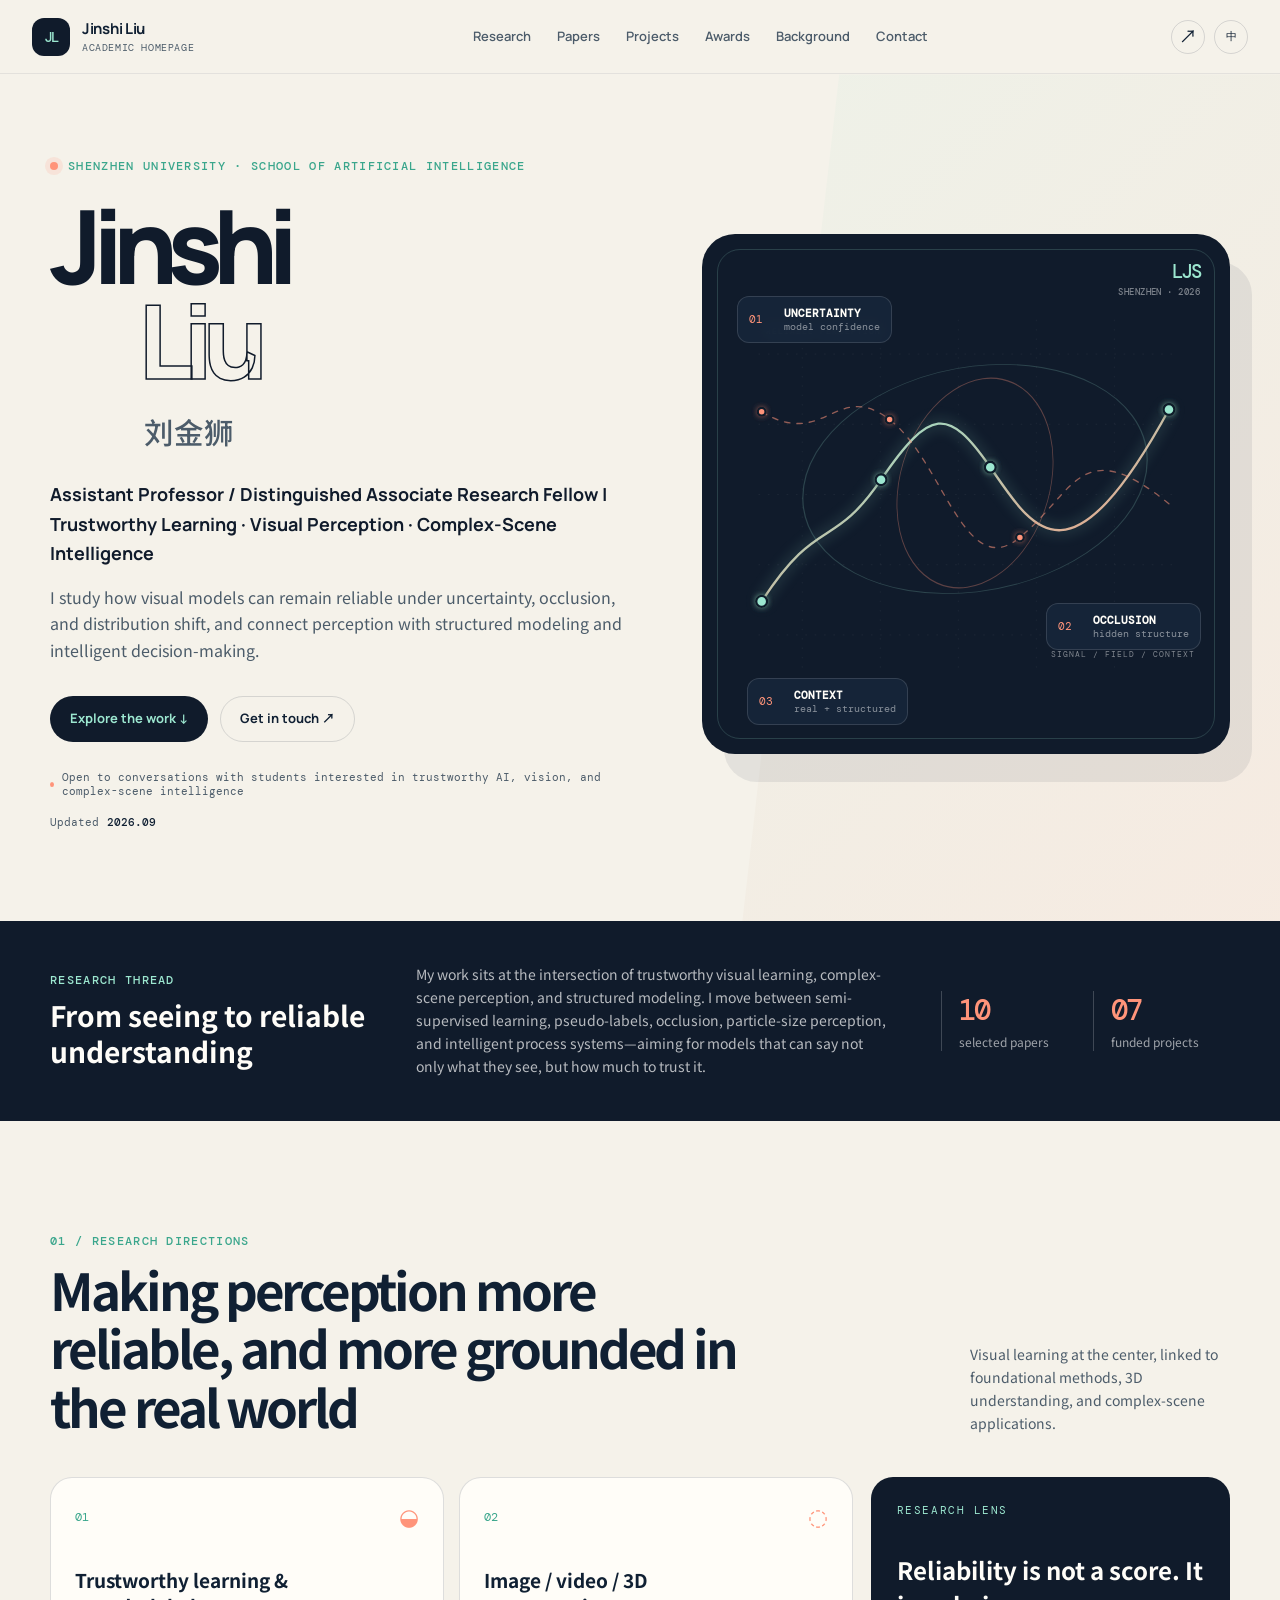
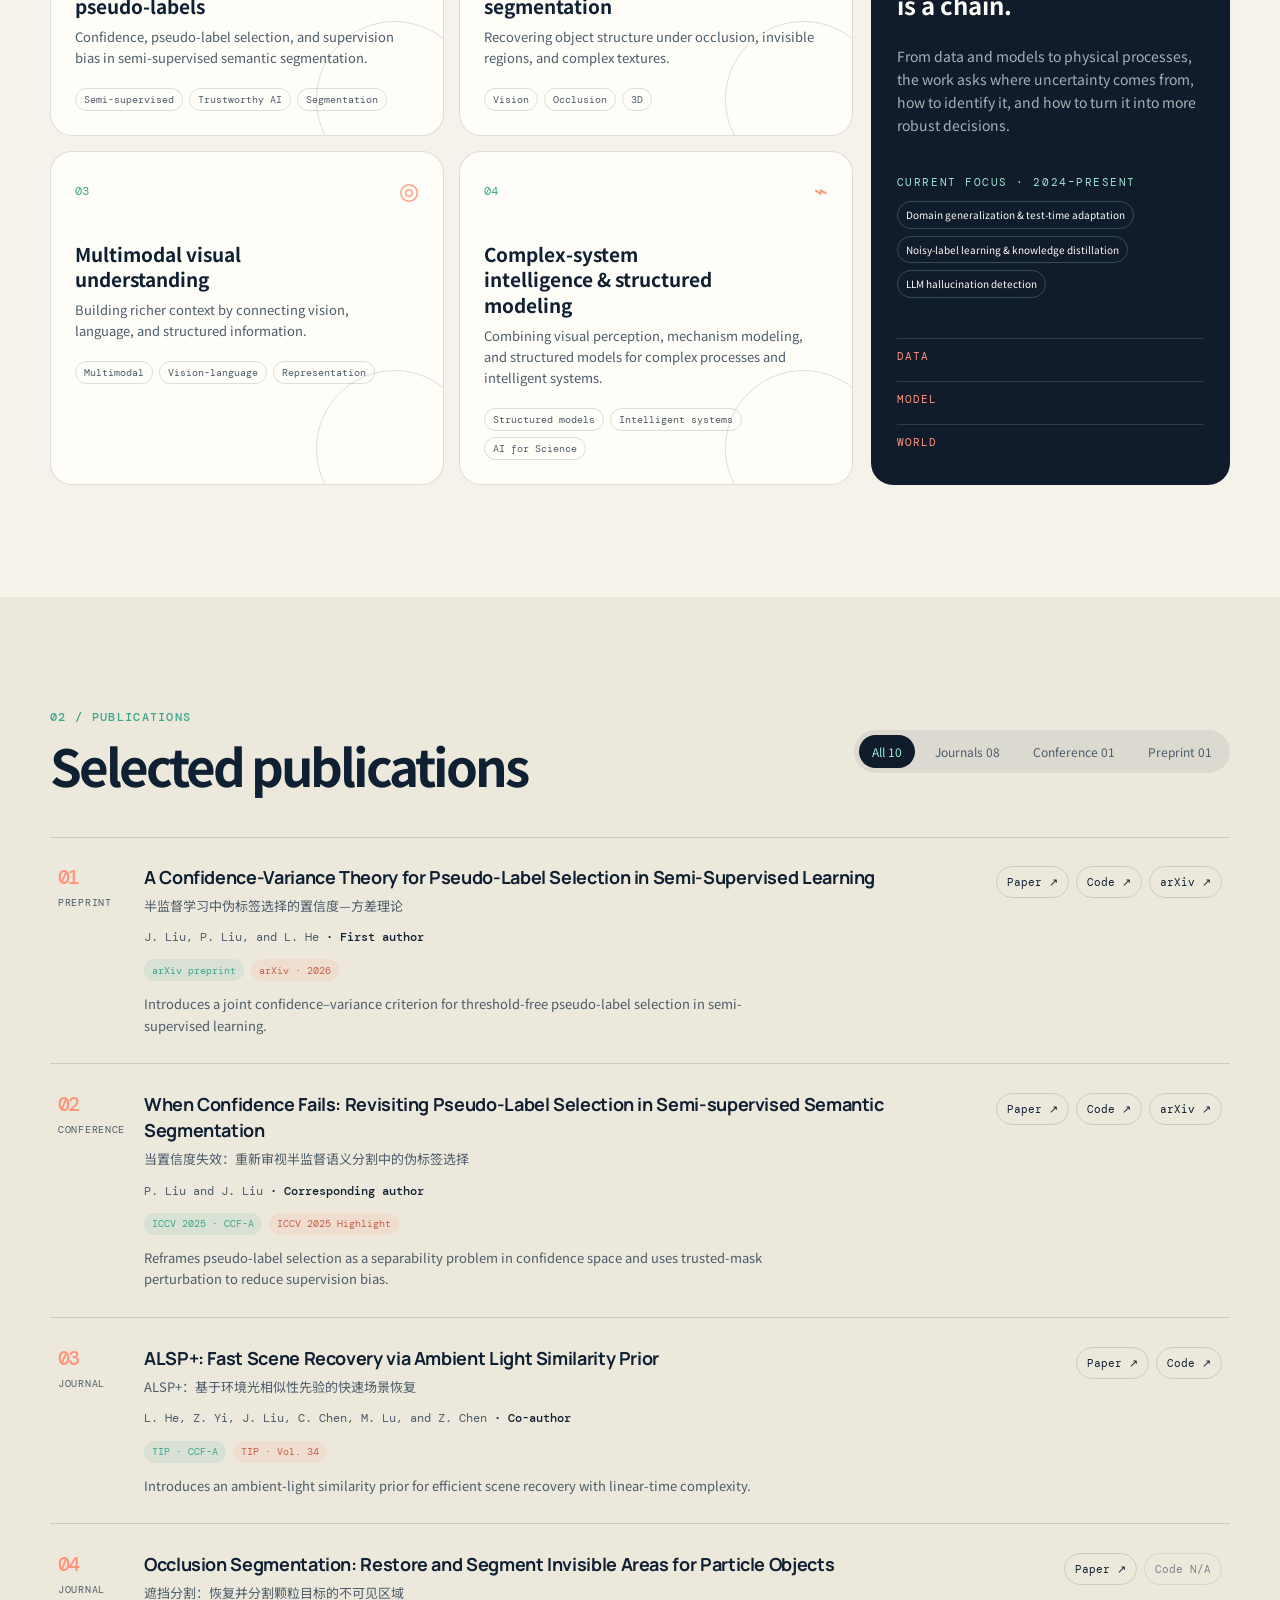
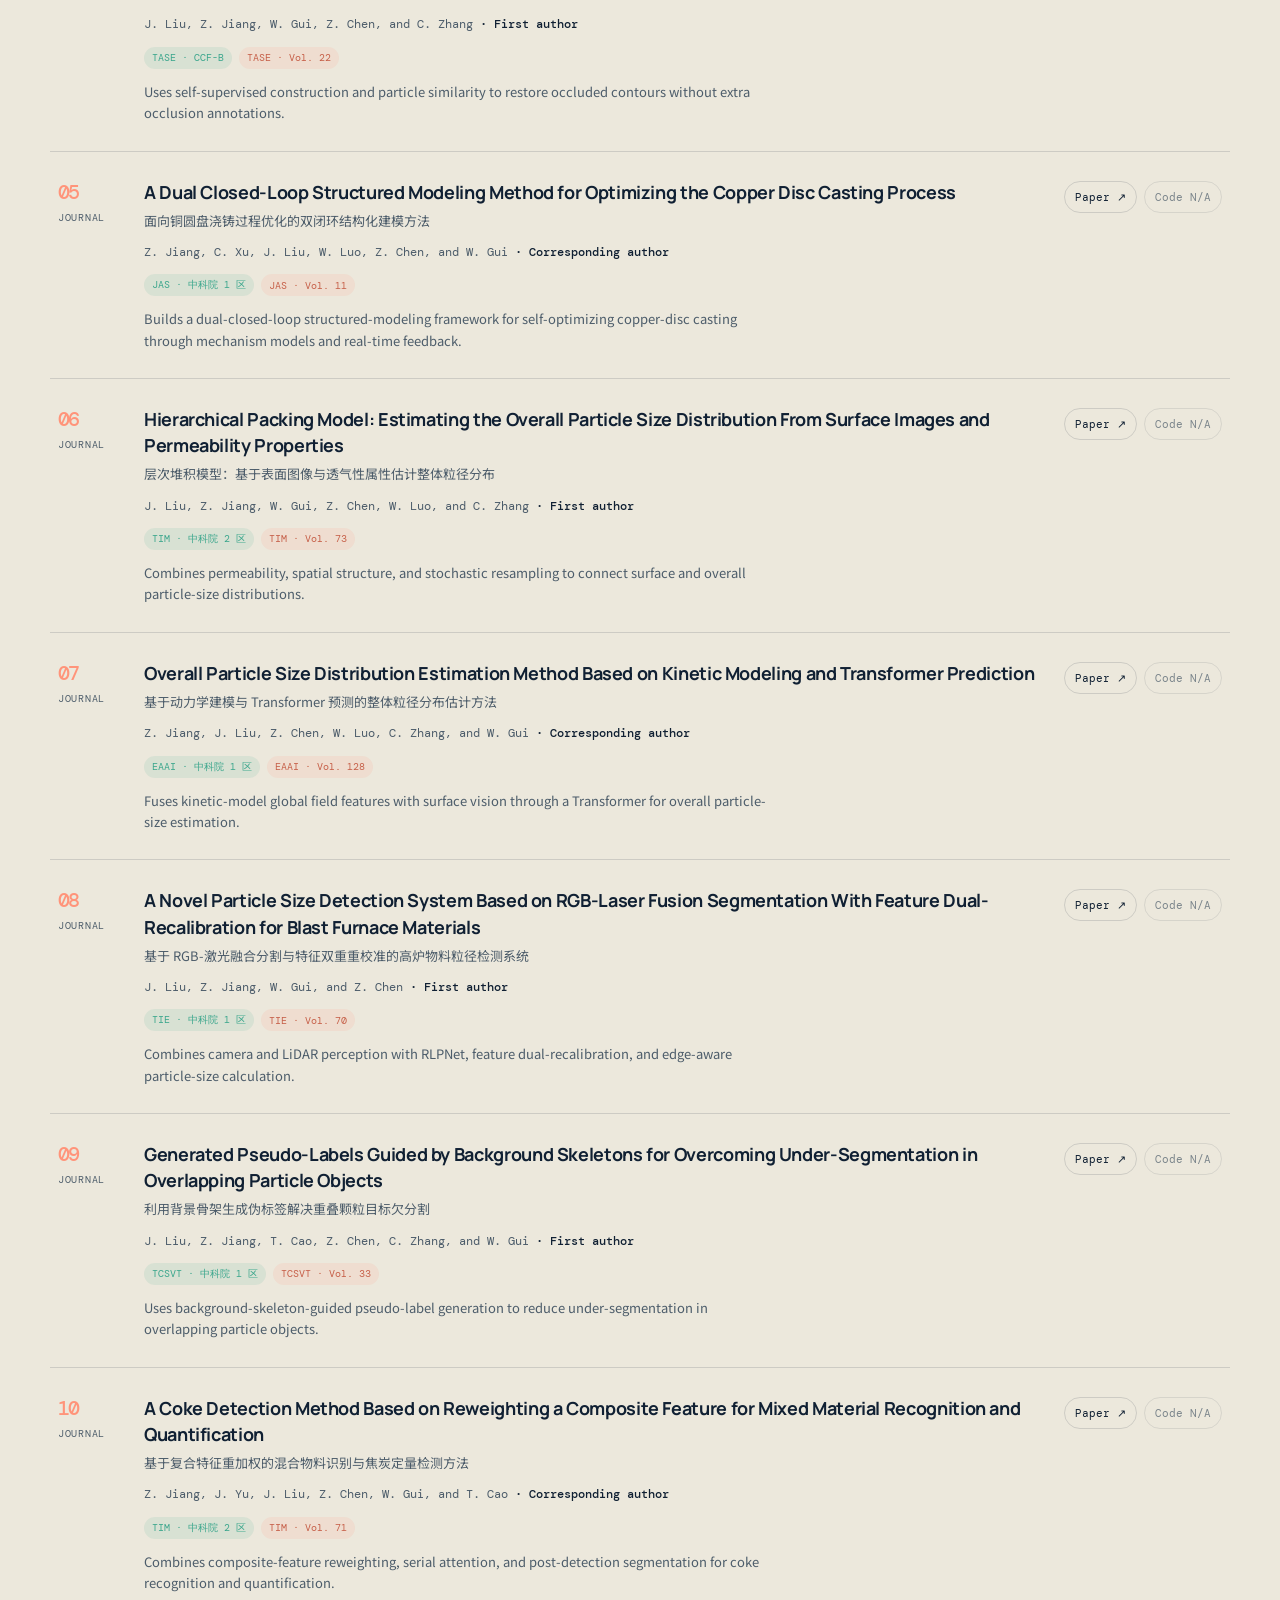
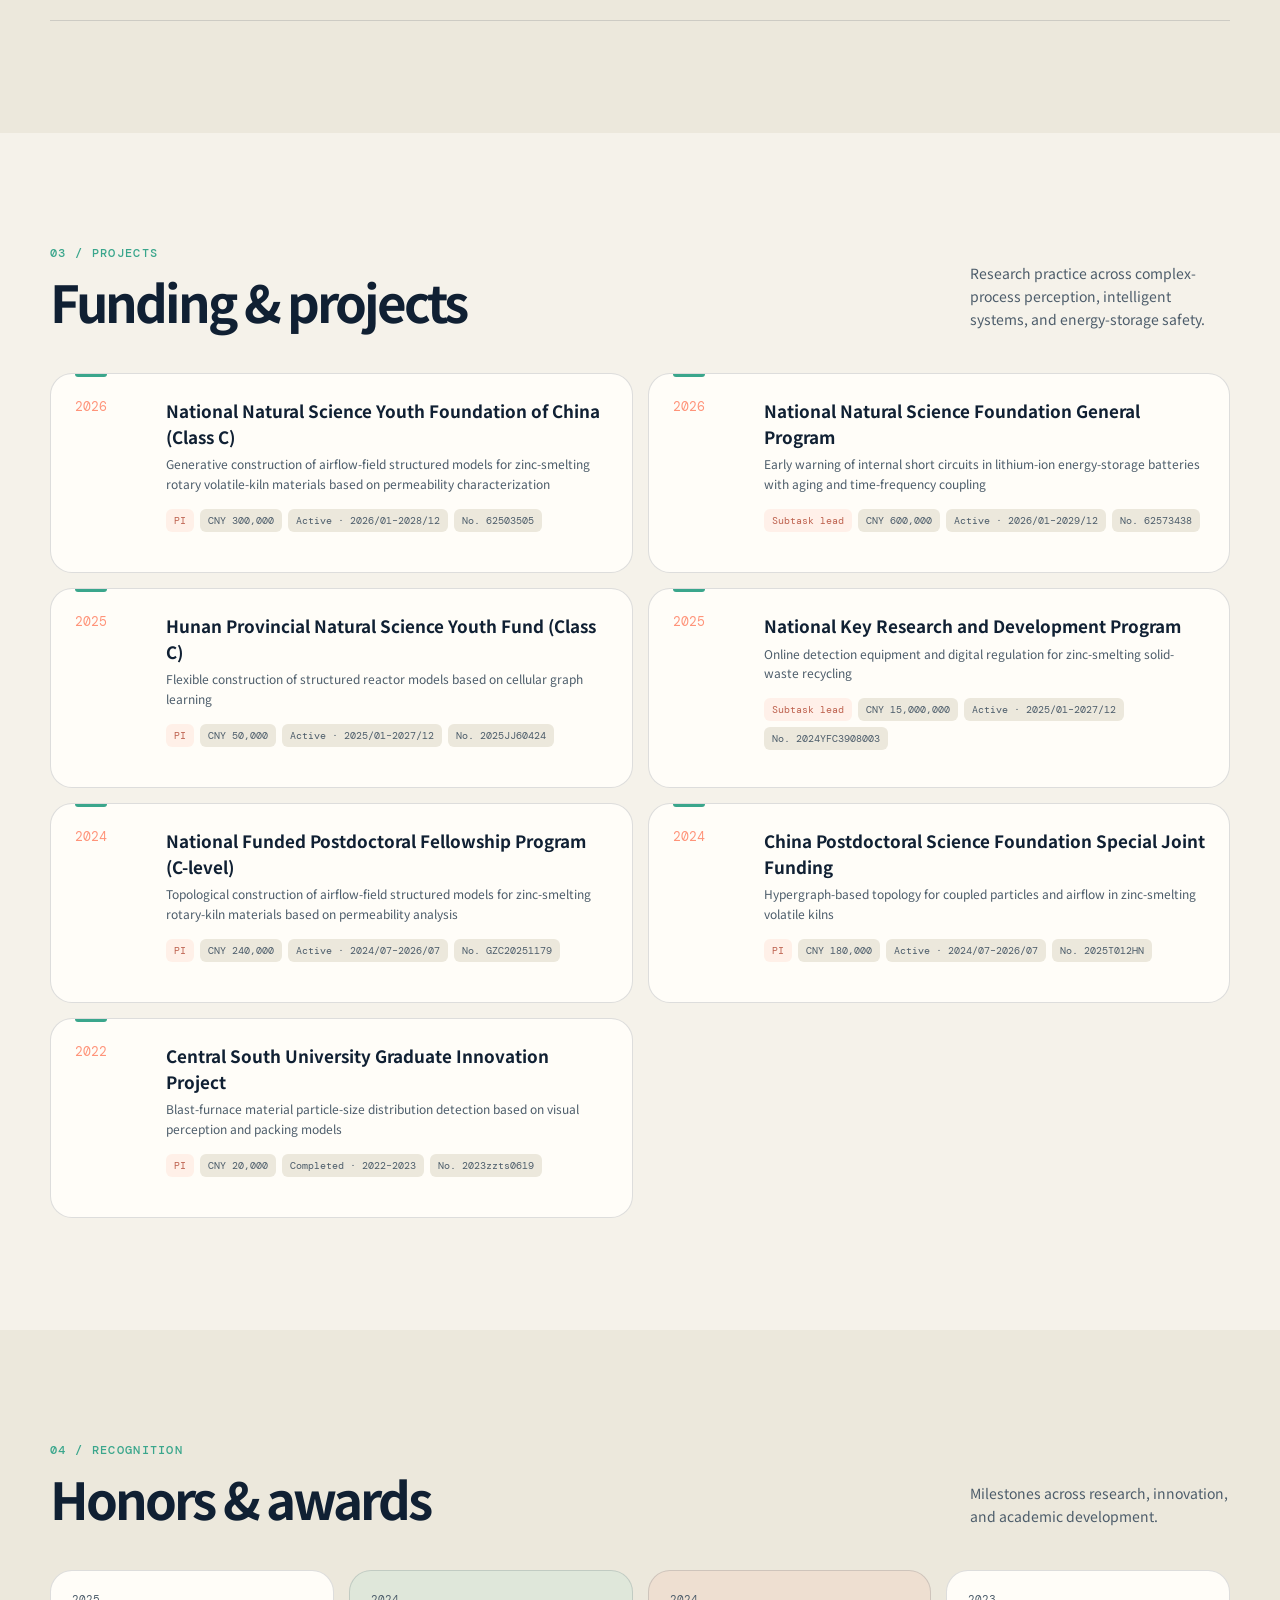
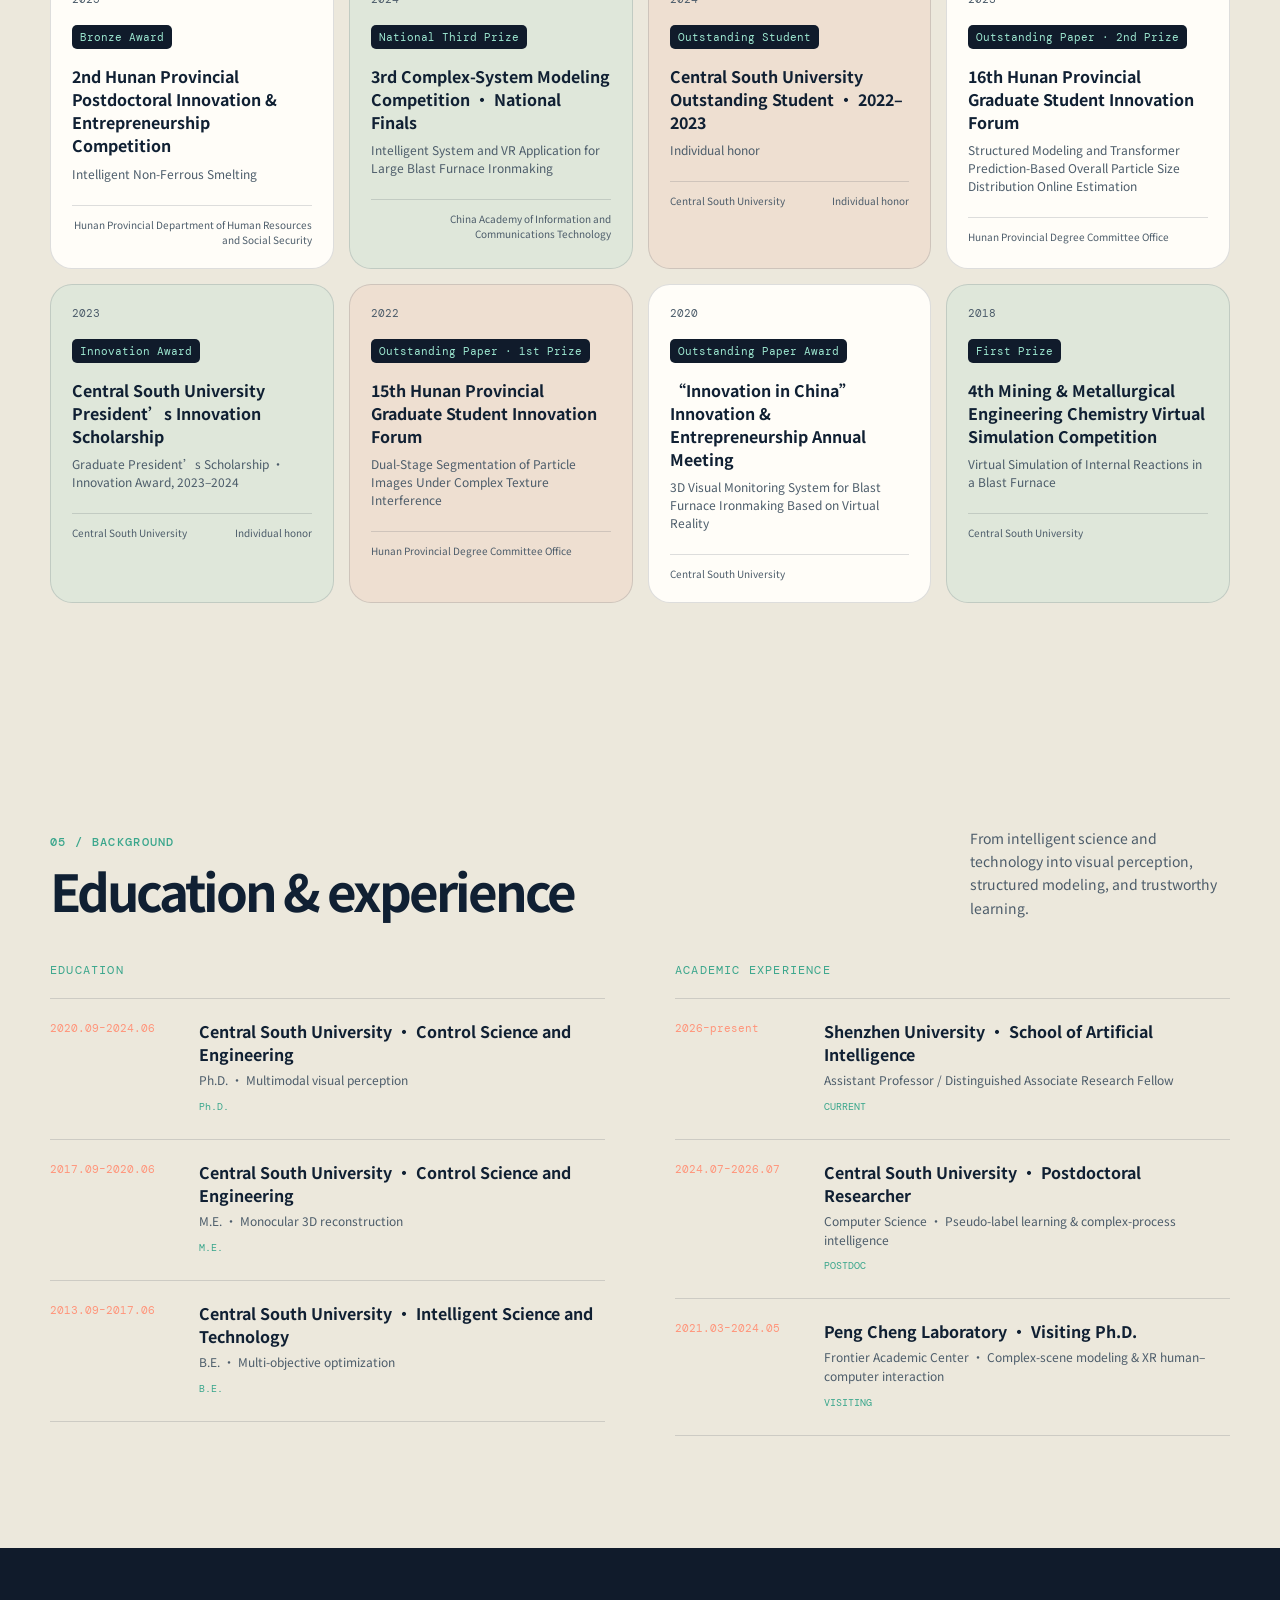
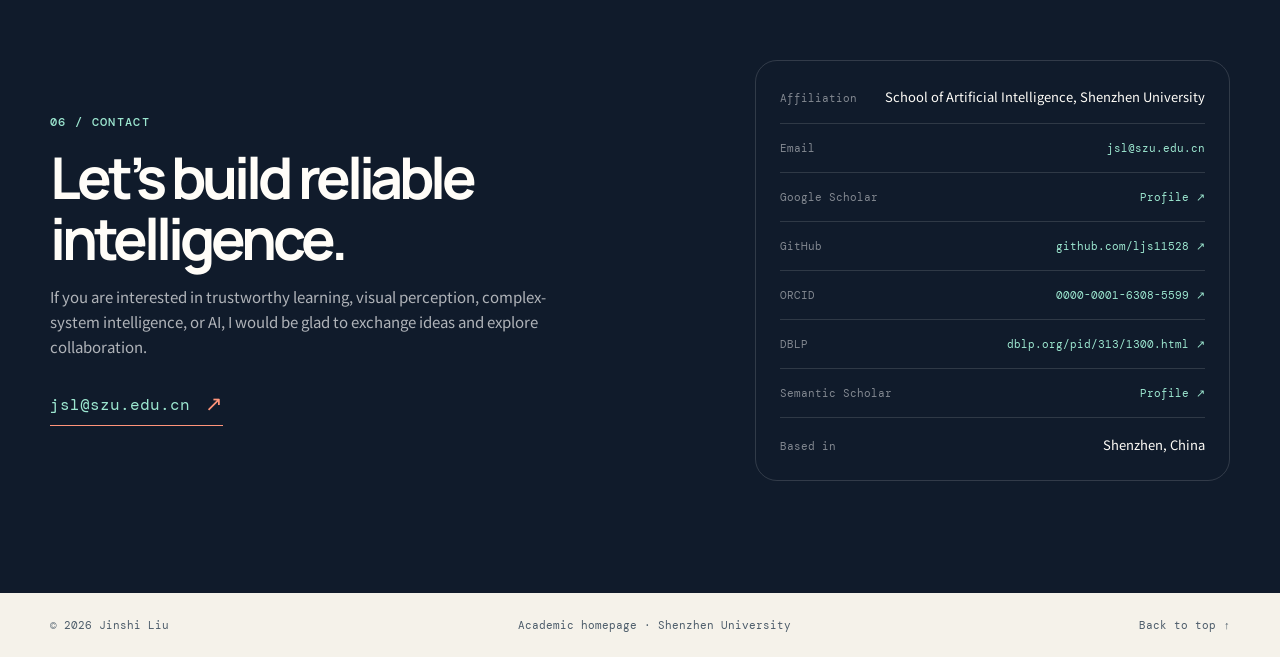
==== commit 6582970c: "Update academic homepage" ====
--- a/index.html
+++ b/index.html
@@ -1,11 +1,11 @@
 <!doctype html>
-<html lang="zh-CN">
+<html lang="en">
   <head>
     <meta charset="UTF-8" />
     <meta name="viewport" content="width=device-width, initial-scale=1" />
-    <meta name="description" content="刘金狮的学术主页｜深圳大学人工智能学院｜可信学习、视觉感知与复杂场景智能" />
+    <meta name="description" content="Jinshi Liu academic homepage | School of Artificial Intelligence, Shenzhen University | trustworthy learning, visual perception, and complex-scene intelligence" />
     <meta name="theme-color" content="#101b2b" />
-    <title>刘金狮 · 学术主页</title>
+    <title>Jinshi Liu · Academic Homepage</title>
     <link rel="stylesheet" href="styles.css" />
     <script src="script.js" defer></script>
   </head>
@@ -26,7 +26,7 @@
         </nav>
         <div class="topbar-actions">
           <a class="mini-mail" href="mailto:jsl@szu.edu.cn" aria-label="Email Jinshi Liu">↗</a>
-          <button class="lang-toggle" id="lang-toggle" type="button" aria-label="Switch language">EN</button>
+          <button class="lang-toggle" id="lang-toggle" type="button" aria-label="Switch to Chinese">中</button>
           <button class="menu-toggle" id="menu-toggle" type="button" aria-label="Open navigation" aria-expanded="false">☰</button>
         </div>
       </header>
--- a/styles.css
+++ b/styles.css
@@ -23,7 +23,7 @@
 
 * { box-sizing: border-box; }
 html { scroll-behavior: smooth; }
-body { margin: 0; background: var(--paper); color: var(--ink); font-family: var(--sans); line-height: 1.65; }
+body { margin: 0; background: var(--paper); color: var(--ink); font-family: var(--sans); font-size: 17px; line-height: 1.65; }
 body.menu-open { overflow: hidden; }
 a { color: inherit; text-decoration: none; }
 button { color: inherit; font: inherit; }
@@ -33,43 +33,43 @@
 
 .topbar { position: sticky; top: 0; z-index: 20; display: flex; align-items: center; justify-content: space-between; gap: 28px; width: 100%; padding: 17px max(32px, calc((100vw - 1316px) / 2)); background: rgba(245, 242, 234, .9); border-bottom: 1px solid rgba(16, 32, 51, .08); backdrop-filter: blur(18px); }
 .brand { display: inline-flex; align-items: center; gap: 12px; min-width: 205px; }
-.brand-mark { display: grid; place-items: center; width: 38px; height: 38px; background: var(--navy); color: var(--mint); border-radius: 12px; font: 500 13px var(--mono); letter-spacing: -.08em; }
+.brand-mark { display: grid; place-items: center; width: 38px; height: 38px; background: var(--navy); color: var(--mint); border-radius: 12px; font: 500 14px var(--mono); letter-spacing: -.08em; }
 .brand-copy { display: grid; gap: 0; line-height: 1.15; }
-.brand-copy strong { font-size: 14px; letter-spacing: -.02em; }
-.brand-copy small { margin-top: 4px; color: var(--ink-soft); font: 9px var(--mono); letter-spacing: .06em; text-transform: uppercase; }
-.main-nav { display: flex; align-items: center; gap: 26px; color: var(--ink-soft); font-size: 12px; font-weight: 600; }
+.brand-copy strong { font-size: 15px; letter-spacing: -.02em; }
+.brand-copy small { margin-top: 4px; color: var(--ink-soft); font: 10px var(--mono); letter-spacing: .06em; text-transform: uppercase; }
+.main-nav { display: flex; align-items: center; gap: 26px; color: var(--ink-soft); font-size: 13px; font-weight: 600; }
 .main-nav a { position: relative; padding: 9px 0; white-space: nowrap; }
 .main-nav a::after { position: absolute; right: 0; bottom: 0; left: 0; height: 2px; background: var(--coral); border-radius: 99px; content: ''; opacity: 0; transform: scaleX(.2); transition: .25s ease; }
 .main-nav a:hover { color: var(--ink); }
 .main-nav a:hover::after { opacity: 1; transform: scaleX(1); }
 .topbar-actions { display: flex; align-items: center; gap: 9px; min-width: 84px; justify-content: flex-end; }
 .mini-mail, .lang-toggle, .menu-toggle { display: grid; place-items: center; width: 34px; height: 34px; border: 1px solid var(--line); border-radius: 50%; background: transparent; cursor: pointer; transition: .2s ease; }
-.mini-mail { font-size: 17px; }
-.lang-toggle { font: 10px var(--mono); }
+.mini-mail { font-size: 18px; }
+.lang-toggle { font: 11px var(--mono); }
 .mini-mail:hover, .lang-toggle:hover, .menu-toggle:hover { background: var(--navy); color: var(--mint); border-color: var(--navy); transform: translateY(-2px); }
-.menu-toggle { display: none; font-size: 18px; }
+.menu-toggle { display: none; font-size: 19px; }
 
 .hero { position: relative; padding-top: 84px; padding-bottom: 92px; background: var(--paper); }
 .hero::before { position: absolute; top: 0; right: 0; width: 42vw; height: 100%; background: linear-gradient(135deg, rgba(156,231,208,.08), rgba(255,148,122,.08)); clip-path: polygon(18% 0, 100% 0, 100% 100%, 0 100%); content: ''; pointer-events: none; }
 .hero-grid { position: relative; display: grid; grid-template-columns: minmax(0, 1fr) minmax(430px, .9fr); align-items: center; gap: 65px; }
 .hero-copy { position: relative; z-index: 1; max-width: 640px; }
-.eyebrow, .section-kicker { margin: 0; color: var(--mint-deep); font: 500 11px var(--mono); letter-spacing: .11em; text-transform: uppercase; }
+.eyebrow, .section-kicker { margin: 0; color: var(--mint-deep); font: 500 12px var(--mono); letter-spacing: .11em; text-transform: uppercase; }
 .eyebrow { display: flex; align-items: center; gap: 10px; margin-bottom: 24px; }
 .eyebrow-dot { width: 8px; height: 8px; background: var(--coral); border-radius: 50%; box-shadow: 0 0 0 5px rgba(255,148,122,.16); }
-.hero h1 { margin: 0; color: var(--navy); font-size: clamp(64px, 8vw, 116px); font-weight: 800; letter-spacing: -.1em; line-height: .92; }
+.hero h1 { margin: 0; color: var(--navy); font-size: clamp(65px, 8vw, 117px); font-weight: 800; letter-spacing: -.1em; line-height: .92; }
 .hero h1 span { display: block; }
 .hero h1 span:nth-child(2) { margin-left: 15%; color: transparent; -webkit-text-stroke: 1.5px var(--navy); }
-.hero h1 em { display: block; margin: 23px 0 0 16%; color: var(--ink-soft); font: 500 clamp(20px, 2.3vw, 30px) var(--cn); font-style: normal; letter-spacing: .04em; }
-.hero-role { margin: 28px 0 0; color: var(--navy); font-size: 17px; font-weight: 700; }
-.hero-summary { max-width: 580px; margin: 15px 0 0; color: var(--ink-soft); font-family: var(--cn); font-size: 15px; }
+.hero h1 em { display: block; margin: 23px 0 0 16%; color: var(--ink-soft); font: 500 clamp(21px, 2.3vw, 31px) var(--cn); font-style: normal; letter-spacing: .04em; }
+.hero-role { margin: 28px 0 0; color: var(--navy); font-size: 18px; font-weight: 700; }
+.hero-summary { max-width: 580px; margin: 15px 0 0; color: var(--ink-soft); font-family: var(--cn); font-size: 16px; }
 .hero-actions { display: flex; flex-wrap: wrap; gap: 12px; margin-top: 33px; }
-.button { display: inline-flex; align-items: center; justify-content: center; gap: 21px; min-height: 46px; padding: 0 19px; border: 1px solid transparent; border-radius: 999px; font-size: 12px; font-weight: 700; transition: .25s ease; }
-.button span { font-size: 17px; line-height: 1; }
+.button { display: inline-flex; align-items: center; justify-content: center; gap: 21px; min-height: 46px; padding: 0 19px; border: 1px solid transparent; border-radius: 999px; font-size: 13px; font-weight: 700; transition: .25s ease; }
+.button span { font-size: 18px; line-height: 1; }
 .button-primary { background: var(--navy); color: var(--mint); }
 .button-primary:hover { background: var(--mint-deep); color: var(--white); transform: translateY(-3px); box-shadow: 0 13px 24px rgba(58,166,140,.25); }
 .button-ghost { border-color: var(--line); color: var(--ink); }
 .button-ghost:hover { background: var(--white); border-color: var(--navy); transform: translateY(-3px); }
-.hero-meta { display: flex; flex-wrap: wrap; gap: 17px 27px; margin-top: 28px; color: var(--ink-soft); font: 10px var(--mono); }
+.hero-meta { display: flex; flex-wrap: wrap; gap: 17px 27px; margin-top: 28px; color: var(--ink-soft); font: 11px var(--mono); }
 .hero-meta > span { display: inline-flex; align-items: center; gap: 8px; }
 .hero-meta i { display: inline-block; width: 5px; height: 5px; background: var(--coral); border-radius: 50%; }
 .hero-meta b { color: var(--ink); font-weight: 500; }
@@ -84,124 +84,124 @@
 .signal-secondary { stroke: rgba(255,148,122,.55); stroke-width: 1.7; stroke-dasharray: 7 9; }
 .signal-nodes circle { fill: var(--mint); stroke: var(--navy); stroke-width: 3; }
 .signal-nodes circle:nth-child(n+5) { fill: var(--coral); }
-.svg-caption { fill: rgba(255,255,255,.47); font: 9px var(--mono); letter-spacing: .13em; }
+.svg-caption { fill: rgba(255,255,255,.47); font: 10px var(--mono); letter-spacing: .13em; }
 .visual-orbit { position: absolute; border: 1px solid rgba(156,231,208,.2); border-radius: 50%; pointer-events: none; }
 .orbit-one { width: 280px; height: 280px; top: 105px; right: 115px; transform: rotate(28deg) skewX(-24deg); }
 .orbit-two { width: 180px; height: 180px; top: 159px; right: 165px; transform: rotate(-33deg) skewX(-20deg); border-color: rgba(255,148,122,.32); }
 .visual-note { position: absolute; display: grid; grid-template-columns: 28px 1fr; column-gap: 7px; align-items: center; min-width: 130px; padding: 9px 11px; background: rgba(23,39,60,.83); border: 1px solid rgba(255,255,255,.13); border-radius: 12px; backdrop-filter: blur(8px); }
-.visual-note span { grid-row: span 2; color: var(--coral); font: 10px var(--mono); }
-.visual-note strong { color: var(--white); font: 600 10px var(--mono); text-transform: uppercase; }
-.visual-note small { color: rgba(255,255,255,.5); font: 9px var(--mono); }
+.visual-note span { grid-row: span 2; color: var(--coral); font: 11px var(--mono); }
+.visual-note strong { color: var(--white); font: 600 11px var(--mono); text-transform: uppercase; }
+.visual-note small { color: rgba(255,255,255,.5); font: 10px var(--mono); }
 .note-one { top: 62px; left: 35px; }
 .note-two { right: 29px; bottom: 104px; }
 .note-three { bottom: 29px; left: 45px; }
-.visual-stamp { position: absolute; top: 29px; right: 30px; color: var(--mint); font: 500 18px var(--mono); letter-spacing: -.08em; line-height: .9; text-align: right; }
-.visual-stamp small { color: rgba(255,255,255,.45); font-size: 8px; letter-spacing: .05em; }
+.visual-stamp { position: absolute; top: 29px; right: 30px; color: var(--mint); font: 500 19px var(--mono); letter-spacing: -.08em; line-height: .9; text-align: right; }
+.visual-stamp small { color: rgba(255,255,255,.45); font-size: 9px; letter-spacing: .05em; }
 
 .intro-strip { padding-top: 42px; padding-bottom: 42px; background: var(--navy); color: var(--white); }
 .intro-grid { display: grid; grid-template-columns: 1.1fr 1.65fr 1fr; align-items: center; gap: 48px; }
 .intro-strip .section-kicker { color: var(--mint); }
-.intro-lead h2 { margin: 9px 0 0; font-family: var(--cn); font-size: clamp(20px, 2.2vw, 29px); line-height: 1.3; }
-.intro-text { margin: 0; color: rgba(255,255,255,.7); font-family: var(--cn); font-size: 13px; }
+.intro-lead h2 { margin: 9px 0 0; font-family: var(--cn); font-size: clamp(21px, 2.2vw, 30px); line-height: 1.3; }
+.intro-text { margin: 0; color: rgba(255,255,255,.7); font-family: var(--cn); font-size: 14px; }
 .stat-row { display: grid; grid-template-columns: repeat(2, minmax(0, 1fr)); gap: 16px; }
 .stat-row div { display: grid; gap: 5px; padding-left: 17px; border-left: 1px solid rgba(255,255,255,.2); }
-.stat-row strong { color: var(--coral); font: 500 28px var(--mono); letter-spacing: -.08em; }
-.stat-row span { color: rgba(255,255,255,.6); font-family: var(--cn); font-size: 11px; line-height: 1.4; }
+.stat-row strong { color: var(--coral); font: 500 29px var(--mono); letter-spacing: -.08em; }
+.stat-row span { color: rgba(255,255,255,.6); font-family: var(--cn); font-size: 12px; line-height: 1.4; }
 
 .content-section { position: relative; }
 .section-tint { background: var(--paper-deep); }
 .section-heading { display: flex; align-items: end; justify-content: space-between; gap: 35px; margin-bottom: 42px; }
-.section-heading h2 { max-width: 710px; margin: 11px 0 0; font-family: var(--cn); font-size: clamp(30px, 4vw, 50px); letter-spacing: -.06em; line-height: 1.15; }
-.section-heading > p { max-width: 260px; margin: 0; color: var(--ink-soft); font-family: var(--cn); font-size: 13px; }
+.section-heading h2 { max-width: 710px; margin: 11px 0 0; font-family: var(--cn); font-size: clamp(31px, 4vw, 51px); letter-spacing: -.06em; line-height: 1.15; }
+.section-heading > p { max-width: 260px; margin: 0; color: var(--ink-soft); font-family: var(--cn); font-size: 14px; }
 
 .research-layout { display: grid; grid-template-columns: minmax(0, 1.9fr) minmax(260px, .85fr); gap: 18px; }
 .research-grid { display: grid; grid-template-columns: repeat(2, minmax(0, 1fr)); gap: 15px; }
 .research-card { position: relative; min-height: 220px; padding: 24px; background: var(--white); border: 1px solid var(--line); border-radius: var(--radius); overflow: hidden; transition: .3s ease; }
 .research-card::after { position: absolute; right: -30px; bottom: -43px; width: 155px; height: 155px; border: 1px solid var(--line); border-radius: 50%; content: ''; }
 .research-card:hover { border-color: rgba(58,166,140,.55); transform: translateY(-5px); box-shadow: var(--shadow); }
-.research-index { display: flex; align-items: center; justify-content: space-between; color: var(--mint-deep); font: 11px var(--mono); }
-.research-icon { color: var(--coral); font-size: 22px; }
-.research-card h3 { max-width: 260px; margin: 35px 0 7px; font-family: var(--cn); font-size: 18px; line-height: 1.35; }
-.research-card p { max-width: 330px; margin: 0; color: var(--ink-soft); font-family: var(--cn); font-size: 12px; }
+.research-index { display: flex; align-items: center; justify-content: space-between; color: var(--mint-deep); font: 12px var(--mono); }
+.research-icon { color: var(--coral); font-size: 23px; }
+.research-card h3 { max-width: 260px; margin: 35px 0 7px; font-family: var(--cn); font-size: 19px; line-height: 1.35; }
+.research-card p { max-width: 330px; margin: 0; color: var(--ink-soft); font-family: var(--cn); font-size: 13px; }
 .research-tags { display: flex; flex-wrap: wrap; gap: 6px; margin-top: 19px; }
-.tag { padding: 4px 8px; border: 1px solid var(--line); border-radius: 999px; color: var(--ink-soft); font: 9px var(--mono); }
+.tag { padding: 4px 8px; border: 1px solid var(--line); border-radius: 999px; color: var(--ink-soft); font: 10px var(--mono); }
 .research-aside { display: flex; flex-direction: column; justify-content: space-between; min-height: 455px; padding: 26px; background: var(--navy); border-radius: var(--radius); color: var(--white); }
-.aside-label { color: var(--mint); font: 10px var(--mono); letter-spacing: .14em; }
-.research-aside h3 { margin: 26px 0 12px; color: var(--white); font-family: var(--cn); font-size: 23px; line-height: 1.45; }
-.research-aside p { margin: 0; color: rgba(255,255,255,.65); font-family: var(--cn); font-size: 13px; }
+.aside-label { color: var(--mint); font: 11px var(--mono); letter-spacing: .14em; }
+.research-aside h3 { margin: 26px 0 12px; color: var(--white); font-family: var(--cn); font-size: 24px; line-height: 1.45; }
+.research-aside p { margin: 0; color: rgba(255,255,255,.65); font-family: var(--cn); font-size: 14px; }
 .current-focus-block { margin-top: 28px; }
 .focus-chips { display: flex; flex-wrap: wrap; gap: 7px; margin-top: 12px; }
-.focus-chip { padding: 6px 8px; border: 1px solid rgba(156,231,208,.25); border-radius: 999px; color: var(--white); font: 9px/1.35 var(--cn); }
+.focus-chip { padding: 6px 8px; border: 1px solid rgba(156,231,208,.25); border-radius: 999px; color: var(--white); font: 10px/1.35 var(--cn); }
 .lens-list { display: grid; gap: 8px; margin-top: 30px; }
-.lens-list span { padding: 10px 0; border-top: 1px solid rgba(255,255,255,.14); color: var(--coral); font: 10px var(--mono); letter-spacing: .1em; }
+.lens-list span { padding: 10px 0; border-top: 1px solid rgba(255,255,255,.14); color: var(--coral); font: 11px var(--mono); letter-spacing: .1em; }
 
 .publications-heading { align-items: center; }
 .filter-group { display: flex; align-items: center; gap: 7px; padding: 5px; background: rgba(16,32,51,.07); border-radius: 999px; }
-.filter-button { display: inline-flex; align-items: center; gap: 8px; padding: 8px 13px; border: 0; border-radius: 999px; background: transparent; color: var(--ink-soft); font: 11px var(--cn); cursor: pointer; }
-.filter-button span { color: currentColor; font: 9px var(--mono); opacity: .65; }
+.filter-button { display: inline-flex; align-items: center; gap: 8px; padding: 8px 13px; border: 0; border-radius: 999px; background: transparent; color: var(--ink-soft); font: 12px var(--cn); cursor: pointer; }
+.filter-button span { color: currentColor; font: 10px var(--mono); opacity: .65; }
 .filter-button.is-active { background: var(--navy); color: var(--mint); }
 .publication-list { display: grid; gap: 1px; border-top: 1px solid var(--line); }
 .publication-card { display: grid; grid-template-columns: 62px minmax(0, 1fr) auto; gap: 24px; align-items: start; padding: 26px 8px 27px; border-bottom: 1px solid var(--line); transition: .25s ease; }
 .publication-card:hover { padding-right: 18px; padding-left: 18px; background: rgba(255,255,255,.4); }
-.publication-number { color: var(--coral); font: 500 19px var(--mono); letter-spacing: -.08em; }
-.publication-type { display: block; margin-top: 6px; color: var(--ink-soft); font: 9px var(--mono); letter-spacing: .07em; text-transform: uppercase; }
-.publication-main h3 { margin: 0; font-size: 17px; font-weight: 700; letter-spacing: -.02em; line-height: 1.45; }
-.publication-main .title-zh { display: block; margin-top: 5px; color: var(--ink-soft); font-family: var(--cn); font-size: 12px; }
-.publication-authors { margin: 12px 0 0; color: var(--ink-soft); font: 11px/1.6 var(--mono); }
+.publication-number { color: var(--coral); font: 500 20px var(--mono); letter-spacing: -.08em; }
+.publication-type { display: block; margin-top: 6px; color: var(--ink-soft); font: 10px var(--mono); letter-spacing: .07em; text-transform: uppercase; }
+.publication-main h3 { margin: 0; font-size: 18px; font-weight: 700; letter-spacing: -.02em; line-height: 1.45; }
+.publication-main .title-zh { display: block; margin-top: 5px; color: var(--ink-soft); font-family: var(--cn); font-size: 13px; }
+.publication-authors { margin: 12px 0 0; color: var(--ink-soft); font: 12px/1.6 var(--mono); }
 .publication-authors strong { color: var(--ink); font-weight: 500; }
 .publication-meta { display: flex; flex-wrap: wrap; gap: 7px; margin-top: 12px; }
-.pub-badge { display: inline-flex; align-items: center; min-height: 22px; padding: 0 8px; border-radius: 99px; background: rgba(58,166,140,.11); color: var(--mint-deep); font: 9px var(--mono); }
+.pub-badge { display: inline-flex; align-items: center; min-height: 22px; padding: 0 8px; border-radius: 99px; background: rgba(58,166,140,.11); color: var(--mint-deep); font: 10px var(--mono); }
 .pub-badge.accent { background: rgba(255,148,122,.13); color: #c65f48; }
-.pub-blurb { max-width: 630px; margin: 12px 0 0; color: var(--ink-soft); font-family: var(--cn); font-size: 12px; }
+.pub-blurb { max-width: 630px; margin: 12px 0 0; color: var(--ink-soft); font-family: var(--cn); font-size: 13px; }
 .publication-links { display: flex; flex-wrap: wrap; justify-content: flex-end; gap: 7px; min-width: 130px; padding-top: 2px; }
-.pub-link { display: inline-flex; align-items: center; gap: 6px; padding: 8px 10px; border: 1px solid var(--line); border-radius: 999px; color: var(--ink); font: 10px var(--mono); transition: .2s ease; }
+.pub-link { display: inline-flex; align-items: center; gap: 6px; padding: 8px 10px; border: 1px solid var(--line); border-radius: 999px; color: var(--ink); font: 11px var(--mono); transition: .2s ease; }
 .pub-link:hover { background: var(--navy); border-color: var(--navy); color: var(--mint); }
 .pub-link.muted { color: var(--ink-soft); cursor: default; opacity: .7; }
 .project-grid { display: grid; grid-template-columns: repeat(2, minmax(0, 1fr)); gap: 15px; }
 .project-card { position: relative; display: grid; grid-template-columns: 73px minmax(0, 1fr); gap: 18px; min-height: 200px; padding: 24px; background: var(--white); border: 1px solid var(--line); border-radius: var(--radius); }
 .project-card::before { position: absolute; top: 0; left: 24px; width: 32px; height: 3px; background: var(--mint-deep); border-radius: 0 0 3px 3px; content: ''; }
-.project-year { color: var(--coral); font: 12px var(--mono); }
-.project-card h3 { margin: 0; font-family: var(--cn); font-size: 16px; line-height: 1.5; }
-.project-subtitle { margin-top: 5px; color: var(--ink-soft); font-family: var(--cn); font-size: 11px; }
+.project-year { color: var(--coral); font: 13px var(--mono); }
+.project-card h3 { margin: 0; font-family: var(--cn); font-size: 17px; line-height: 1.5; }
+.project-subtitle { margin-top: 5px; color: var(--ink-soft); font-family: var(--cn); font-size: 12px; }
 .project-meta { display: flex; flex-wrap: wrap; gap: 6px; margin-top: 15px; }
-.project-meta span { padding: 5px 8px; background: var(--paper-deep); border-radius: 6px; color: var(--ink-soft); font: 9px var(--mono); }
+.project-meta span { padding: 5px 8px; background: var(--paper-deep); border-radius: 6px; color: var(--ink-soft); font: 10px var(--mono); }
 .project-meta .role { background: rgba(255,148,122,.12); color: #bd604d; }
 .award-grid { display: grid; grid-template-columns: repeat(4, minmax(0, 1fr)); gap: 15px; }
 .award-card { min-height: 238px; padding: 21px; background: var(--white); border: 1px solid var(--line); border-radius: var(--radius); }
 .award-card:nth-child(3n+2) { background: rgba(156,231,208,.16); }
 .award-card:nth-child(3n) { background: rgba(255,148,122,.1); }
-.award-year { color: var(--ink-soft); font: 10px var(--mono); }
-.award-level { display: inline-flex; margin: 19px 0 16px; padding: 5px 8px; background: var(--navy); border-radius: 5px; color: var(--mint); font: 10px var(--mono); }
-.award-card h3 { margin: 0; font-family: var(--cn); font-size: 15px; line-height: 1.45; }
-.award-project { margin-top: 7px; color: var(--ink-soft); font-family: var(--cn); font-size: 11px; line-height: 1.5; }
-.award-foot { display: flex; align-items: center; justify-content: space-between; gap: 10px; margin-top: 22px; padding-top: 11px; border-top: 1px solid var(--line); color: var(--ink-soft); font: 9px var(--cn); }
+.award-year { color: var(--ink-soft); font: 11px var(--mono); }
+.award-level { display: inline-flex; margin: 19px 0 16px; padding: 5px 8px; background: var(--navy); border-radius: 5px; color: var(--mint); font: 11px var(--mono); }
+.award-card h3 { margin: 0; font-family: var(--cn); font-size: 16px; line-height: 1.45; }
+.award-project { margin-top: 7px; color: var(--ink-soft); font-family: var(--cn); font-size: 12px; line-height: 1.5; }
+.award-foot { display: flex; align-items: center; justify-content: space-between; gap: 10px; margin-top: 22px; padding-top: 11px; border-top: 1px solid var(--line); color: var(--ink-soft); font: 10px var(--cn); }
 .award-foot span:last-child { text-align: right; }
 
 .background-grid { display: grid; grid-template-columns: 1fr 1fr; gap: 70px; }
-.subsection-label { margin: 0 0 20px; color: var(--mint-deep); font: 11px var(--mono); letter-spacing: .1em; text-transform: uppercase; }
+.subsection-label { margin: 0 0 20px; color: var(--mint-deep); font: 12px var(--mono); letter-spacing: .1em; text-transform: uppercase; }
 .timeline { border-top: 1px solid var(--line); }
 .timeline-item { display: grid; grid-template-columns: 125px minmax(0, 1fr); gap: 24px; padding: 21px 0; border-bottom: 1px solid var(--line); }
-.timeline-date { color: var(--coral); font: 10px var(--mono); line-height: 1.5; }
-.timeline-item h3 { margin: 0; font-family: var(--cn); font-size: 15px; line-height: 1.45; }
-.timeline-item p { margin: 5px 0 0; color: var(--ink-soft); font-family: var(--cn); font-size: 11px; line-height: 1.55; }
-.timeline-item small { display: inline-block; margin-top: 8px; color: var(--mint-deep); font: 9px var(--mono); }
+.timeline-date { color: var(--coral); font: 11px var(--mono); line-height: 1.5; }
+.timeline-item h3 { margin: 0; font-family: var(--cn); font-size: 16px; line-height: 1.45; }
+.timeline-item p { margin: 5px 0 0; color: var(--ink-soft); font-family: var(--cn); font-size: 12px; line-height: 1.55; }
+.timeline-item small { display: inline-block; margin-top: 8px; color: var(--mint-deep); font: 10px var(--mono); }
 
 .contact-section { background: var(--navy); color: var(--white); }
 .contact-grid { display: grid; grid-template-columns: 1.12fr .88fr; align-items: center; gap: 100px; }
 .contact-copy .section-kicker { color: var(--mint); }
-.contact-copy h2 { max-width: 550px; margin: 17px 0 17px; font-size: clamp(35px, 4.5vw, 62px); letter-spacing: -.07em; line-height: 1.05; }
-.contact-copy > p:not(.section-kicker) { max-width: 510px; margin: 0; color: rgba(255,255,255,.67); font-family: var(--cn); font-size: 14px; }
-.email-link { display: inline-flex; align-items: center; gap: 15px; margin-top: 31px; padding-bottom: 7px; border-bottom: 1px solid var(--coral); color: var(--mint); font: 15px var(--mono); }
-.email-link span { color: var(--coral); font-size: 20px; }
+.contact-copy h2 { max-width: 550px; margin: 17px 0 17px; font-size: clamp(36px, 4.5vw, 63px); letter-spacing: -.07em; line-height: 1.05; }
+.contact-copy > p:not(.section-kicker) { max-width: 510px; margin: 0; color: rgba(255,255,255,.67); font-family: var(--cn); font-size: 15px; }
+.email-link { display: inline-flex; align-items: center; gap: 15px; margin-top: 31px; padding-bottom: 7px; border-bottom: 1px solid var(--coral); color: var(--mint); font: 16px var(--mono); }
+.email-link span { color: var(--coral); font-size: 21px; }
 .contact-card { padding: 9px 24px; border: 1px solid rgba(255,255,255,.14); border-radius: var(--radius); }
 .contact-row { display: flex; align-items: baseline; justify-content: space-between; gap: 20px; padding: 17px 0; border-bottom: 1px solid rgba(255,255,255,.13); }
 .contact-row:last-child { border-bottom: 0; }
-.contact-row span { color: rgba(255,255,255,.48); font: 10px var(--mono); }
-.contact-row strong, .contact-row a { color: var(--white); font: 12px var(--cn); text-align: right; }
-.contact-row a { color: var(--mint); font-family: var(--mono); font-size: 10px; }
+.contact-row span { color: rgba(255,255,255,.48); font: 11px var(--mono); }
+.contact-row strong, .contact-row a { color: var(--white); font: 13px var(--cn); text-align: right; }
+.contact-row a { color: var(--mint); font-family: var(--mono); font-size: 11px; }
 .contact-row a:hover { color: var(--coral); }
 
-.footer { display: flex; justify-content: space-between; gap: 20px; padding-top: 25px; padding-bottom: 25px; color: var(--ink-soft); font: 10px var(--mono); }
+.footer { display: flex; justify-content: space-between; gap: 20px; padding-top: 25px; padding-bottom: 25px; color: var(--ink-soft); font: 11px var(--mono); }
 .footer a:hover { color: var(--ink); }
 
 @media (max-width: 1060px) {
@@ -243,27 +243,27 @@
   .page-width { width: calc(100% - 32px); }
   .section-pad { padding: 64px 0; }
   .brand-copy small { display: none; }
-  .hero h1 { font-size: clamp(57px, 19vw, 88px); }
-  .hero h1 em { margin-top: 18px; margin-left: 10%; font-size: 18px; }
-  .hero-role { font-size: 15px; }
-  .hero-summary { font-size: 13px; }
+  .hero h1 { font-size: clamp(58px, 19vw, 89px); }
+  .hero h1 em { margin-top: 18px; margin-left: 10%; font-size: 19px; }
+  .hero-role { font-size: 16px; }
+  .hero-summary { font-size: 14px; }
   .hero-meta { display: grid; gap: 9px; }
   .hero-visual { min-height: 370px; padding: 15px; border-radius: 24px; }
   .hero-visual::before { inset: 9px; border-radius: 17px; }
   .signal-map { inset: 26px 15px 27px; width: calc(100% - 30px); height: calc(100% - 53px); }
   .visual-note { min-width: 105px; padding: 7px 8px; }
-  .visual-note strong { font-size: 8px; }
-  .visual-note small { font-size: 7px; }
+  .visual-note strong { font-size: 9px; }
+  .visual-note small { font-size: 8px; }
   .note-one { top: 39px; left: 16px; }
   .note-two { right: 16px; bottom: 73px; }
   .note-three { bottom: 17px; left: 23px; }
-  .visual-stamp { top: 18px; right: 18px; font-size: 14px; }
+  .visual-stamp { top: 18px; right: 18px; font-size: 15px; }
   .orbit-one { width: 190px; height: 190px; top: 85px; right: 68px; }
   .orbit-two { width: 120px; height: 120px; top: 120px; right: 103px; }
   .stat-row { gap: 8px; }
   .stat-row div { padding-left: 9px; }
-  .stat-row strong { font-size: 22px; }
-  .stat-row span { font-size: 9px; }
+  .stat-row strong { font-size: 23px; }
+  .stat-row span { font-size: 10px; }
   .research-grid { grid-template-columns: 1fr; }
   .research-card { min-height: 190px; }
   .research-aside { min-height: 290px; }
@@ -271,15 +271,15 @@
   .publication-number { display: flex; align-items: center; gap: 9px; }
   .publication-type { display: inline; margin: 0; }
   .publication-links { grid-column: 1; }
-  .publication-main h3 { font-size: 15px; }
-  .publication-authors { font-size: 9px; }
+  .publication-main h3 { font-size: 16px; }
+  .publication-authors { font-size: 10px; }
   .award-grid { grid-template-columns: 1fr; }
   .award-card { min-height: 205px; }
   .project-card { grid-template-columns: 55px minmax(0, 1fr); padding: 21px; gap: 12px; }
   .timeline-item { grid-template-columns: 1fr; gap: 7px; }
   .contact-row { display: grid; gap: 5px; }
   .contact-row strong, .contact-row a { text-align: left; }
-  .footer { flex-wrap: wrap; font-size: 9px; }
+  .footer { flex-wrap: wrap; font-size: 10px; }
 }
 
 [hidden] { display: none !important; }
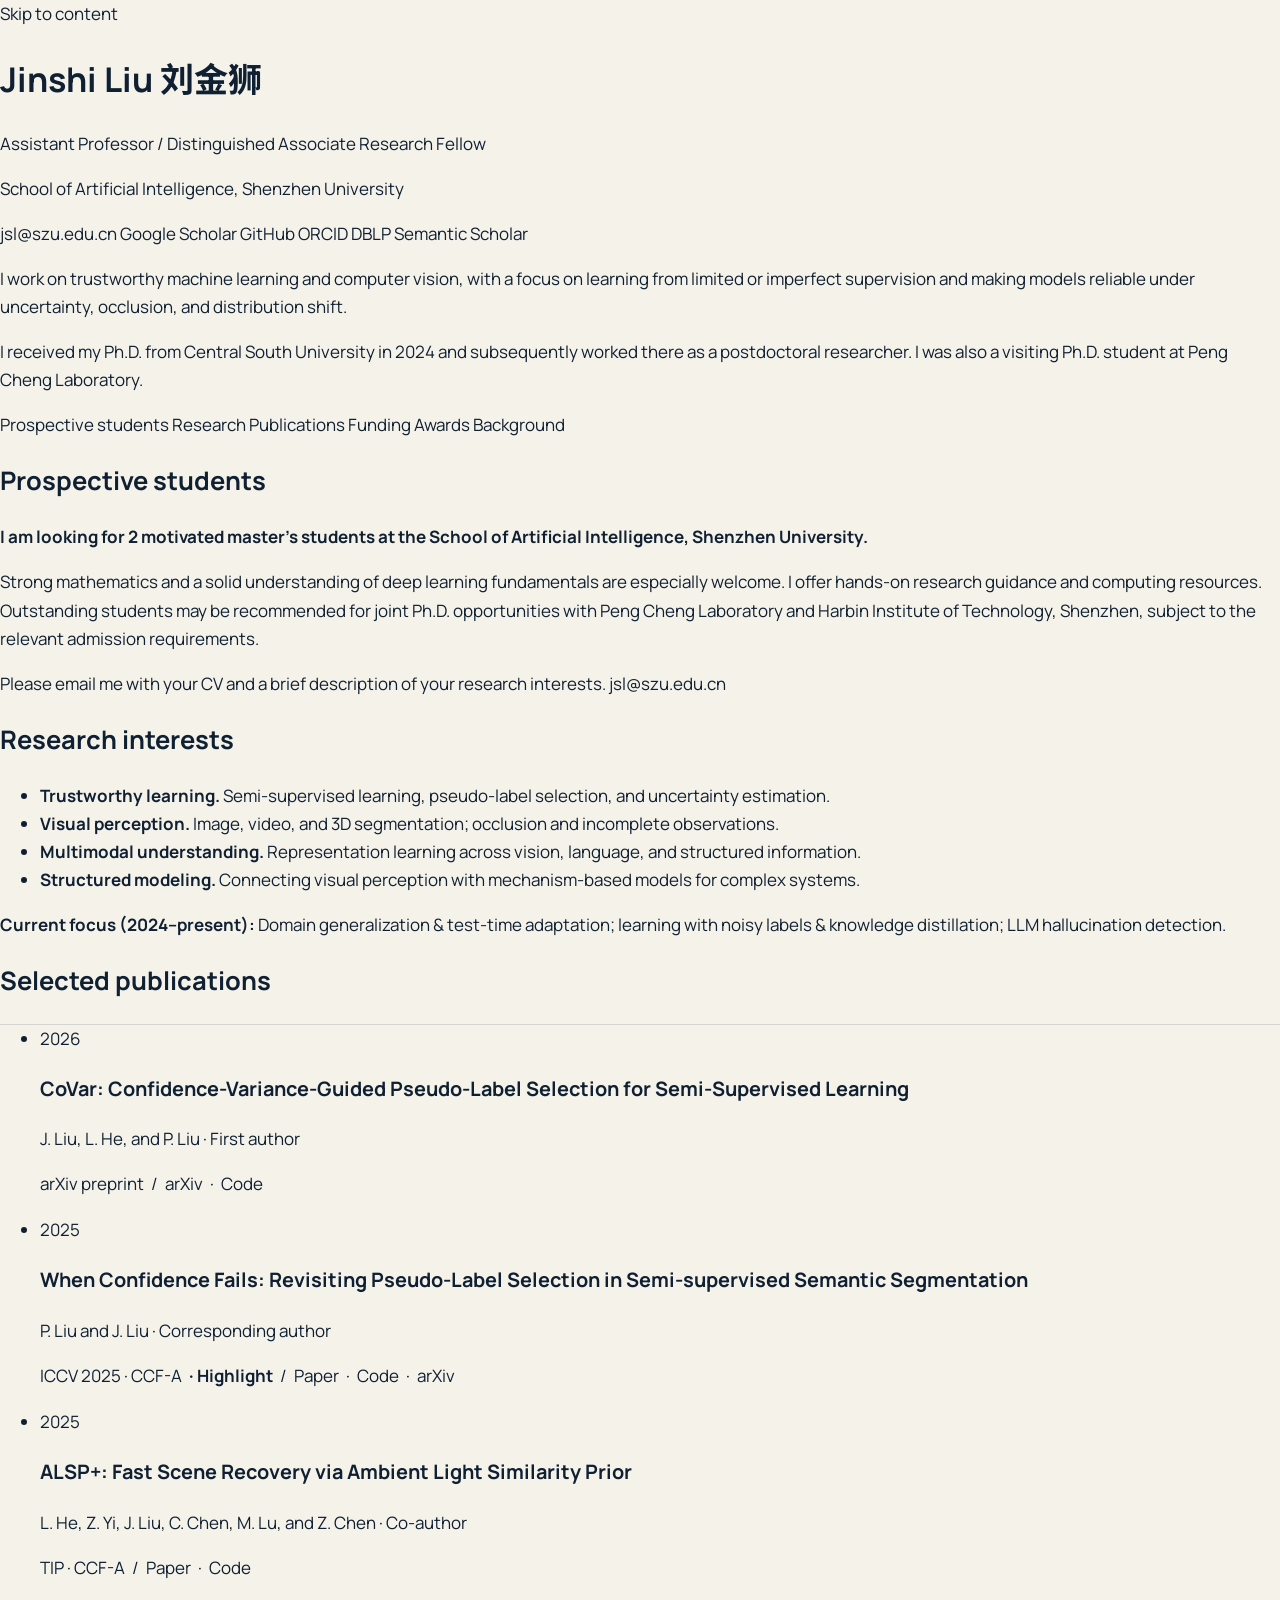
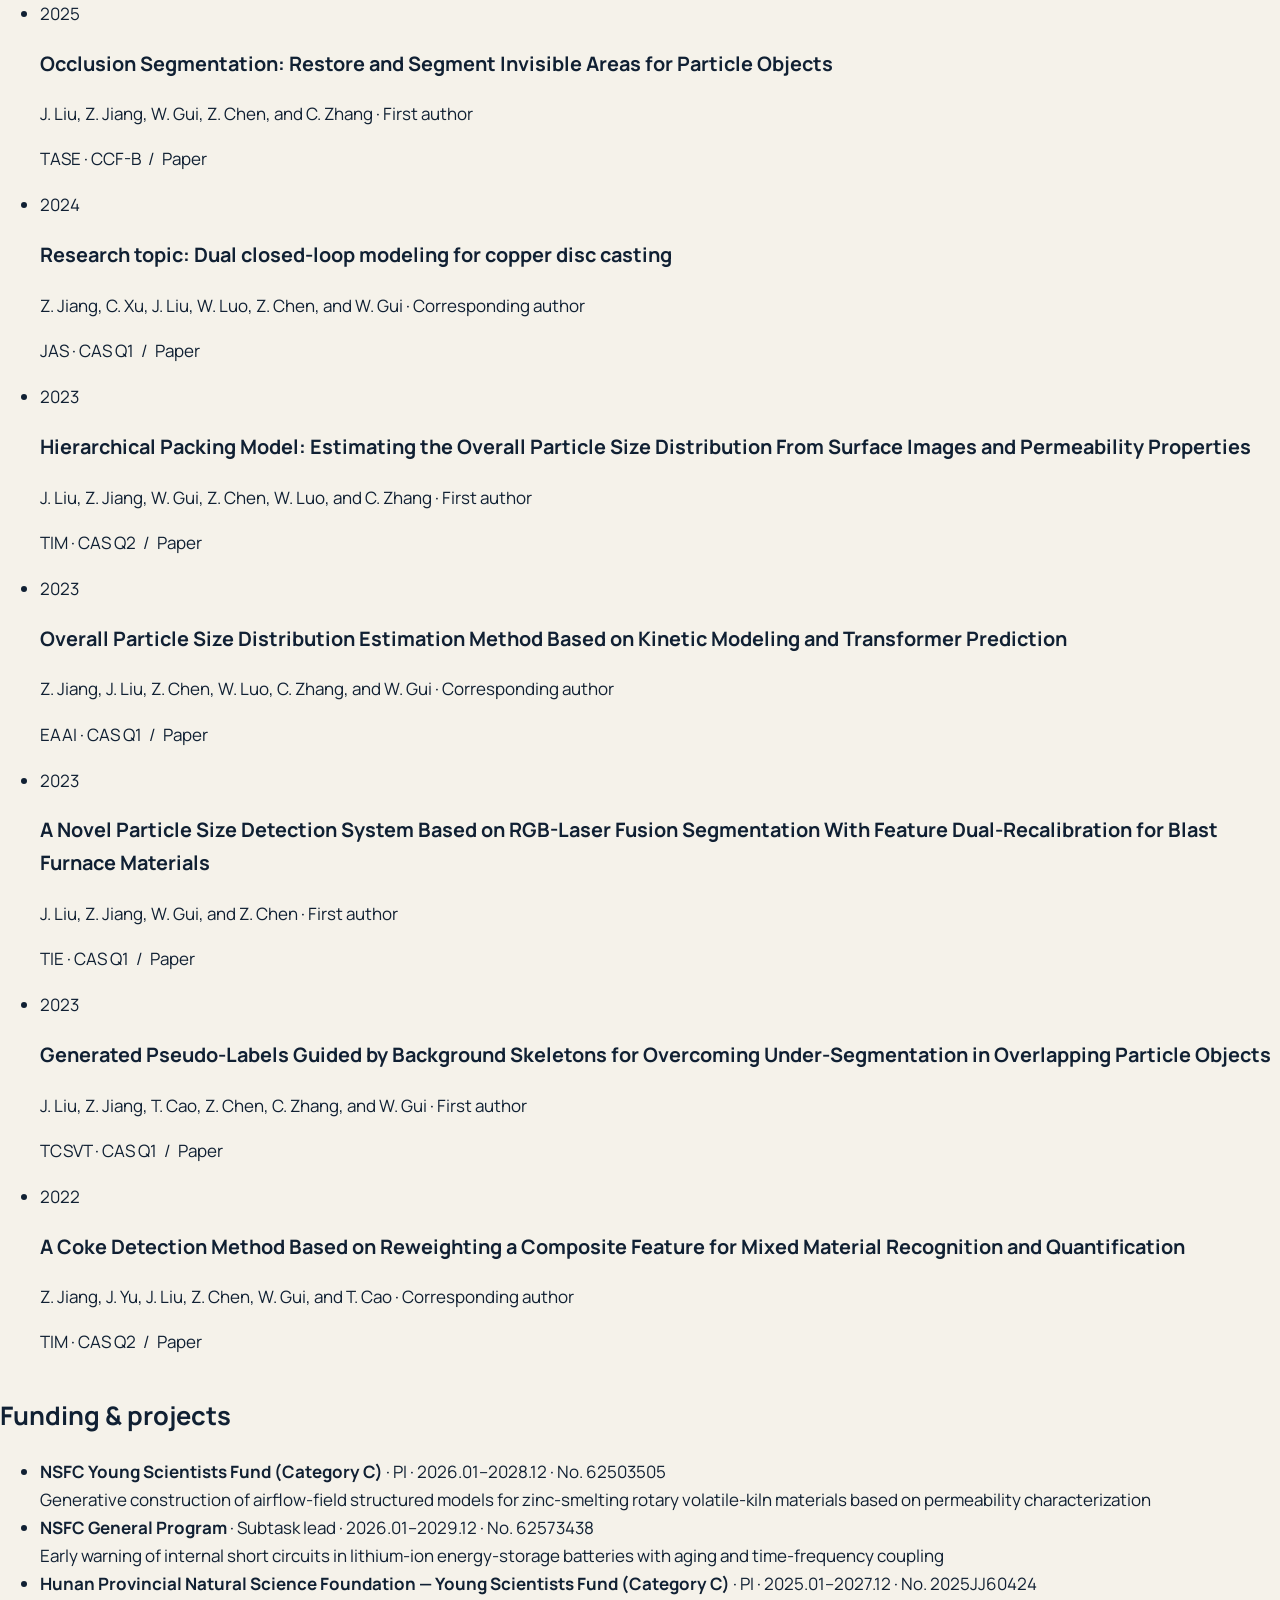
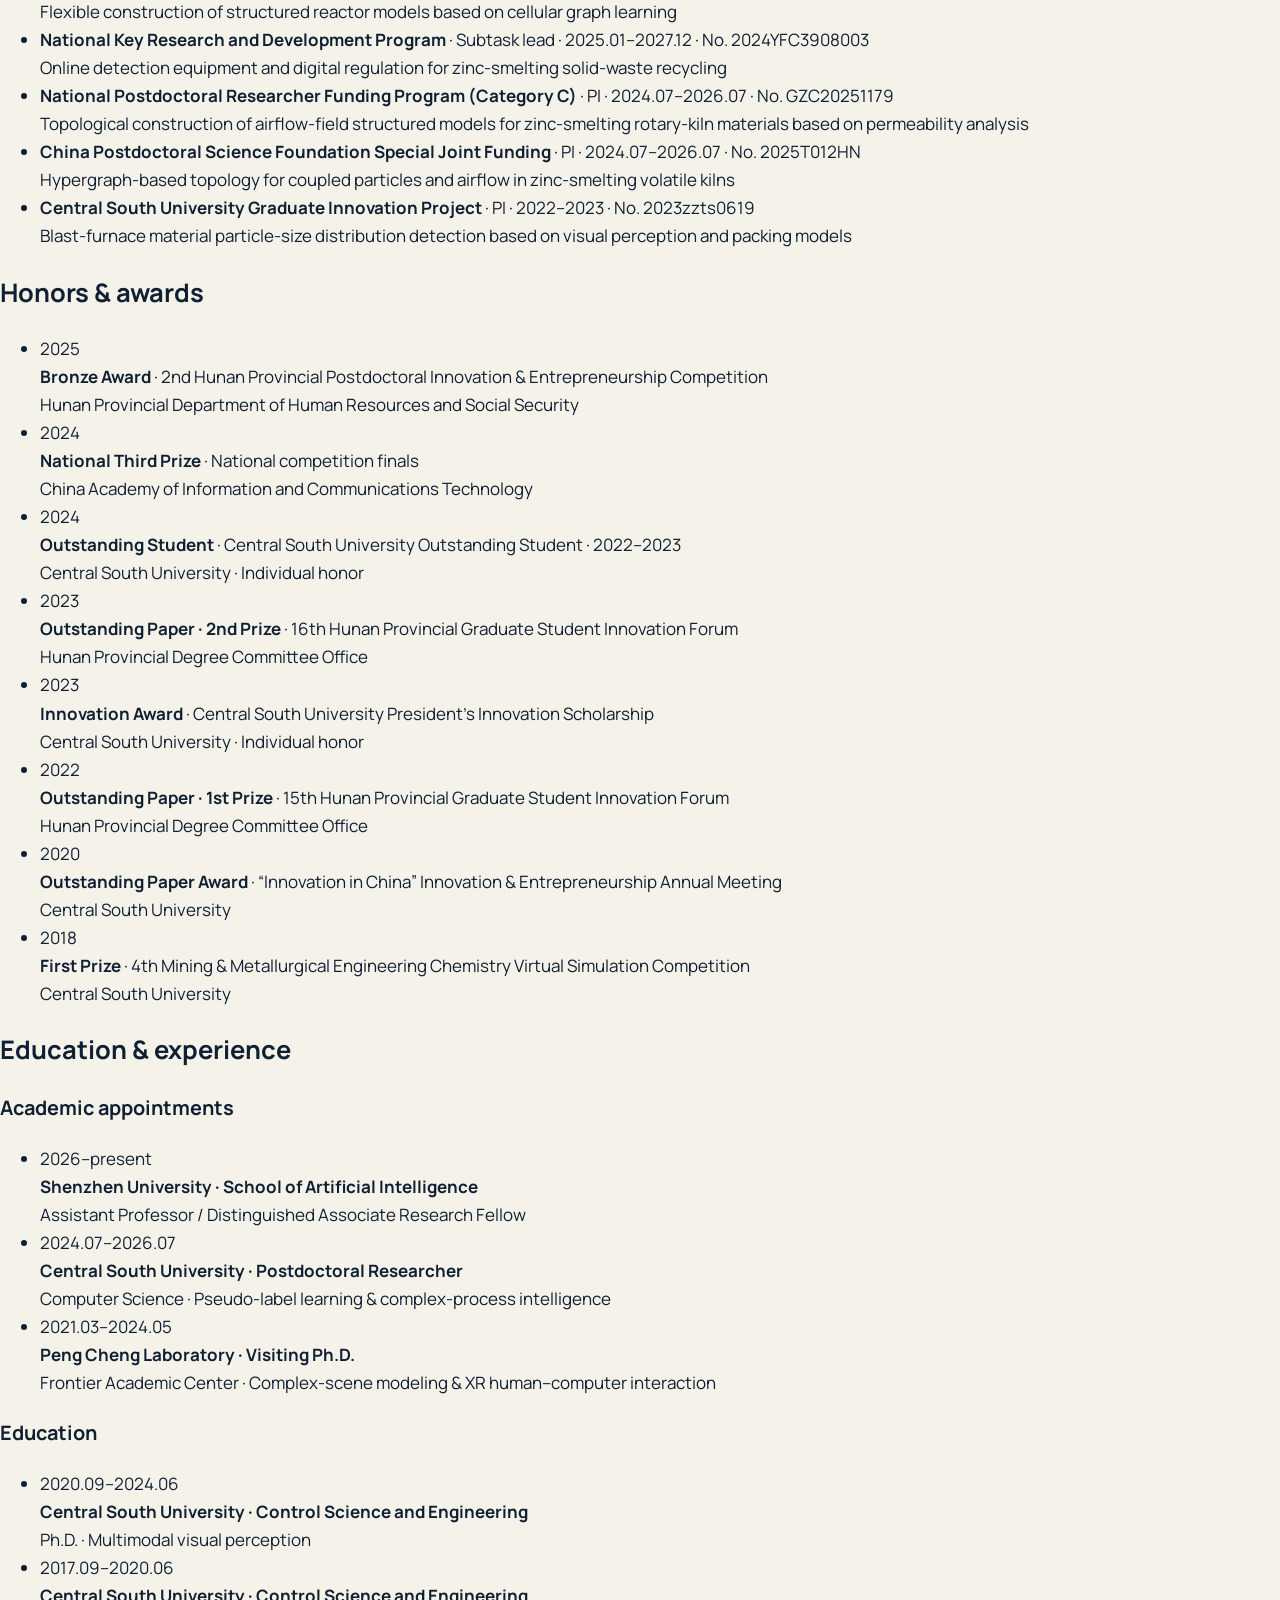
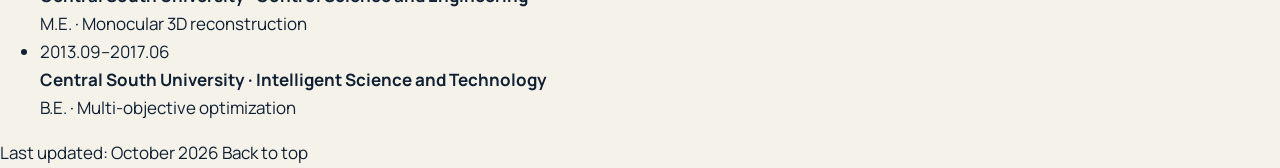
==== commit 11601c63: "Simplify homepage layout and publish complete English content" ====
--- a/index.html
+++ b/index.html
@@ -1,201 +1,133 @@
 <!doctype html>
 <html lang="en">
-  <head>
-    <meta charset="UTF-8" />
-    <meta name="viewport" content="width=device-width, initial-scale=1" />
-    <meta name="description" content="Jinshi Liu academic homepage | School of Artificial Intelligence, Shenzhen University | trustworthy learning, visual perception, and complex-scene intelligence" />
-    <meta name="theme-color" content="#101b2b" />
-    <title>Jinshi Liu · Academic Homepage</title>
-    <link rel="stylesheet" href="styles.css" />
-    <script src="script.js" defer></script>
-  </head>
-  <body>
-    <div class="site-shell">
-      <header class="topbar" id="top">
-        <a class="brand" href="#top" aria-label="Jinshi Liu academic homepage">
-          <span class="brand-mark">JL</span>
-          <span class="brand-copy"><strong>Jinshi Liu</strong><small>Academic Homepage</small></span>
-        </a>
-        <nav class="main-nav" aria-label="Primary navigation">
-          <a href="#research" data-copy="nav.research">研究方向</a>
-          <a href="#publications" data-copy="nav.publications">论文</a>
-          <a href="#projects" data-copy="nav.projects">项目</a>
-          <a href="#awards" data-copy="nav.awards">奖励</a>
-          <a href="#background" data-copy="nav.background">背景</a>
-          <a href="#contact" data-copy="nav.contact">联系</a>
-        </nav>
-        <div class="topbar-actions">
-          <a class="mini-mail" href="mailto:jsl@szu.edu.cn" aria-label="Email Jinshi Liu">↗</a>
-          <button class="lang-toggle" id="lang-toggle" type="button" aria-label="Switch to Chinese">中</button>
-          <button class="menu-toggle" id="menu-toggle" type="button" aria-label="Open navigation" aria-expanded="false">☰</button>
-        </div>
-      </header>
-
-      <main>
-        <section class="hero section-pad" aria-labelledby="hero-title">
-          <div class="hero-grid page-width">
-            <div class="hero-copy">
-              <p class="eyebrow"><span class="eyebrow-dot"></span><span data-copy="hero.kicker">深圳大学 · 人工智能学院</span></p>
-              <h1 id="hero-title"><span>Jinshi</span> <span>Liu</span><em>刘金狮</em></h1>
-              <p class="hero-role" data-copy="hero.role">助理教授/特聘副研究员｜可信学习 · 视觉感知 · 复杂场景智能</p>
-              <p class="hero-summary" data-copy="hero.summary">面向复杂真实场景，研究如何让视觉模型在不确定、遮挡与分布变化下仍然可靠，并将感知、复杂系统建模与智能决策连接起来。</p>
-              <div class="hero-actions">
-                <a class="button button-primary" href="#publications" data-copy="hero.primary">浏览研究成果 <span>↓</span></a>
-                <a class="button button-ghost" href="#contact" data-copy="hero.secondary">联系交流 <span>↗</span></a>
-              </div>
-              <div class="hero-meta">
-                <span><i></i><span data-copy="hero.meta1">欢迎对可信 AI、视觉感知与复杂场景智能感兴趣的同学交流</span></span>
-                <span><span data-copy="hero.updatedLabel">更新于</span> <b>2026.09</b></span>
-              </div>
-            </div>
-
-            <div class="hero-visual" aria-label="Abstract visual representing reliable perception">
-              <div class="visual-orbit orbit-one"></div>
-              <div class="visual-orbit orbit-two"></div>
-              <svg class="signal-map" viewBox="0 0 600 520" role="img" aria-label="Signal field illustration">
-                <defs>
-                  <linearGradient id="signalGradient" x1="0" x2="1" y1="0" y2="1">
-                    <stop offset="0%" stop-color="#8ce6d0" />
-                    <stop offset="100%" stop-color="#ff987c" />
-                  </linearGradient>
-                  <filter id="softGlow" x="-50%" y="-50%" width="200%" height="200%">
-                    <feGaussianBlur stdDeviation="4" result="blur" />
-                    <feMerge><feMergeNode in="blur" /><feMergeNode in="SourceGraphic" /></feMerge>
-                  </filter>
-                </defs>
-                <g class="grid-lines">
-                  <path d="M34 80H565M34 170H565M34 260H565M34 350H565M34 440H565" />
-                  <path d="M90 36V484M190 36V484M290 36V484M390 36V484M490 36V484" />
-                </g>
-                <path class="signal-line signal-back" d="M38 397 C110 286 128 333 191 241 S277 147 331 225 S431 387 560 151" />
-                <path class="signal-line signal-front" d="M38 397 C110 286 128 333 191 241 S277 147 331 225 S431 387 560 151" />
-                <path class="signal-line signal-secondary" d="M38 154 C119 203 134 112 202 164 S298 374 369 315 S447 180 560 272" />
-                <g class="signal-nodes" filter="url(#softGlow)">
-                  <circle cx="38" cy="397" r="7" /><circle cx="191" cy="241" r="7" /><circle cx="331" cy="225" r="7" /><circle cx="560" cy="151" r="7" />
-                  <circle cx="38" cy="154" r="5" /><circle cx="202" cy="164" r="5" /><circle cx="369" cy="315" r="5" />
-                </g>
-                <text x="44" y="54" class="svg-caption">RELIABLE PERCEPTION</text>
-                <text x="409" y="468" class="svg-caption">SIGNAL / FIELD / CONTEXT</text>
-              </svg>
-              <div class="visual-note note-one"><span>01</span><strong>uncertainty</strong><small>model confidence</small></div>
-              <div class="visual-note note-two"><span>02</span><strong>occlusion</strong><small>hidden structure</small></div>
-              <div class="visual-note note-three"><span>03</span><strong>context</strong><small>real + structured</small></div>
-              <div class="visual-stamp">LJS<br /><small data-copy="hero.stamp">深圳 · 2026</small></div>
-            </div>
-          </div>
-        </section>
-
-        <section class="intro-strip section-pad">
-          <div class="page-width intro-grid">
-            <div class="intro-lead">
-              <p class="section-kicker" data-copy="intro.kicker">研究主线</p>
-              <h2 data-copy="intro.title">从“看见”到“可信地理解”</h2>
-            </div>
-            <p class="intro-text" data-copy="intro.text">我的研究围绕可信视觉学习展开：一端是半监督学习、伪标签与遮挡分割，另一端是粒径感知、复杂过程建模与智能系统。目标是让模型不仅给出答案，也能在复杂环境中说明答案有多可靠。</p>
-            <div class="stat-row" aria-label="Research statistics">
-              <div><strong>10</strong><span data-copy="stats.publications">篇主要论文</span></div>
-              <div><strong>07</strong><span data-copy="stats.projects">项基金/科研项目</span></div>
-            </div>
-          </div>
-        </section>
-
-        <section class="content-section section-pad" id="research" aria-labelledby="research-title">
-          <div class="page-width">
-            <div class="section-heading">
-              <div><p class="section-kicker">01 / <span data-copy="sections.researchKicker">研究方向</span></p><h2 id="research-title" data-copy="sections.researchTitle">让智能感知更可靠、更接近真实世界</h2></div>
-              <p data-copy="sections.researchIntro">以视觉学习为核心，连接基础方法、三维理解与复杂场景应用。</p>
-            </div>
-            <div class="research-layout">
-              <div class="research-grid" id="research-grid"></div>
-              <aside class="research-aside">
-                <div class="aside-label" data-copy="researchAside.label">RESEARCH LENS</div>
-                <h3 data-copy="researchAside.title">可靠性不是一个分数，而是一条链路。</h3>
-                <p data-copy="researchAside.text">从数据、模型到物理过程，研究关注不确定性如何产生、如何被识别，以及如何转化为更稳健的决策。</p>
-                <div class="current-focus-block">
-                  <div class="aside-label" data-copy="researchAside.focusLabel">当前研究重点 · 2024–至今</div>
-                  <div class="focus-chips" id="current-focus"></div>
-                </div>
-                <div class="lens-list"><span>DATA</span><span>MODEL</span><span>WORLD</span></div>
-              </aside>
-            </div>
-          </div>
-        </section>
-
-        <section class="content-section section-pad section-tint" id="publications" aria-labelledby="publications-title">
-          <div class="page-width">
-            <div class="section-heading publications-heading">
-              <div><p class="section-kicker">02 / <span data-copy="sections.publicationsKicker">论文</span></p><h2 id="publications-title" data-copy="sections.publicationsTitle">Selected publications</h2></div>
-              <div class="filter-group" role="group" aria-label="Publication filters">
-                <button class="filter-button is-active" data-filter="all" data-copy="filters.all">全部 <span>10</span></button>
-                <button class="filter-button" data-filter="journal" data-copy="filters.journal">期刊 <span>08</span></button>
-                <button class="filter-button" data-filter="conference" data-copy="filters.conference">会议 <span>01</span></button>
-                <button class="filter-button" data-filter="preprint" data-copy="filters.preprint">预印本 <span>01</span></button>
-              </div>
-            </div>
-            <div class="publication-list" id="publication-list"></div>
-          </div>
-        </section>
-
-        <section class="content-section section-pad" id="projects" aria-labelledby="projects-title">
-          <div class="page-width">
-            <div class="section-heading">
-              <div><p class="section-kicker">03 / <span data-copy="sections.projectsKicker">项目</span></p><h2 id="projects-title" data-copy="sections.projectsTitle">Funding &amp; projects</h2></div>
-              <p data-copy="sections.projectsIntro">面向复杂过程感知、智能系统与储能安全的研究实践。</p>
-            </div>
-            <div class="project-grid" id="project-grid"></div>
-          </div>
-        </section>
-
-        <section class="content-section section-pad section-tint" id="awards" aria-labelledby="awards-title">
-          <div class="page-width">
-            <div class="section-heading">
-              <div><p class="section-kicker">04 / <span data-copy="sections.awardsKicker">奖励</span></p><h2 id="awards-title" data-copy="sections.awardsTitle">Recognition</h2></div>
-              <p data-copy="sections.awardsIntro">科研、创新创业与学术成长中的阶段性记录。</p>
-            </div>
-            <div class="award-grid" id="award-grid"></div>
-          </div>
-        </section>
-
-        <section class="content-section section-pad section-tint" id="background" aria-labelledby="background-title">
-          <div class="page-width">
-            <div class="section-heading">
-              <div><p class="section-kicker">05 / <span data-copy="sections.backgroundKicker">背景</span></p><h2 id="background-title" data-copy="sections.backgroundTitle">Education &amp; experience</h2></div>
-              <p data-copy="sections.backgroundIntro">从智能科学与技术出发，持续在视觉感知、复杂系统建模与可信学习之间展开研究。</p>
-            </div>
-            <div class="background-grid">
-              <div><p class="subsection-label" data-copy="background.educationLabel">教育背景</p><div class="timeline" id="education-timeline"></div></div>
-              <div><p class="subsection-label" data-copy="background.experienceLabel">学术经历</p><div class="timeline" id="experience-timeline"></div></div>
-            </div>
-          </div>
-        </section>
-
-        <section class="contact-section section-pad" id="contact" aria-labelledby="contact-title">
-          <div class="page-width contact-grid">
-            <div class="contact-copy">
-              <p class="section-kicker">06 / <span data-copy="sections.contactKicker">联系</span></p>
-              <h2 id="contact-title" data-copy="sections.contactTitle">Let’s build reliable intelligence.</h2>
-              <p data-copy="sections.contactText">如果你对可信学习、视觉感知、复杂系统智能或人工智能感兴趣，欢迎通过邮件交流研究想法与合作可能。</p>
-              <a class="email-link" href="mailto:jsl@szu.edu.cn">jsl@szu.edu.cn <span>↗</span></a>
-            </div>
-            <div class="contact-card">
-              <div class="contact-row"><span data-copy="contact.affiliationLabel">当前单位</span><strong data-copy="contact.affiliation">深圳大学 · 人工智能学院</strong></div>
-              <div class="contact-row"><span data-copy="contact.emailLabel">邮箱</span><a href="mailto:jsl@szu.edu.cn">jsl@szu.edu.cn</a></div>
-              <div class="contact-row"><span>Google Scholar</span><a href="https://scholar.google.com/citations?user=Ep-tr-wAAAAJ&amp;hl=zh-CN&amp;oi=ao" target="_blank" rel="noreferrer">Profile ↗</a></div>
-              <div class="contact-row"><span>GitHub</span><a href="https://github.com/ljs11528" target="_blank" rel="noreferrer">github.com/ljs11528 ↗</a></div>
-              <div class="contact-row"><span>ORCID</span><a href="https://orcid.org/0000-0001-6308-5599" target="_blank" rel="noreferrer">0000-0001-6308-5599 ↗</a></div>
-              <div class="contact-row"><span>DBLP</span><a href="https://dblp.org/pid/313/1300.html" target="_blank" rel="noreferrer">dblp.org/pid/313/1300.html ↗</a></div>
-              <div class="contact-row"><span>Semantic Scholar</span><a href="https://www.semanticscholar.org/author/Jinshi-Liu/2156927807" target="_blank" rel="noreferrer">Profile ↗</a></div>
-              <div class="contact-row"><span data-copy="contact.locationLabel">所在城市</span><strong data-copy="contact.location">深圳，中国</strong></div>
-            </div>
-          </div>
-        </section>
-      </main>
-
-      <footer class="footer page-width">
-        <span>© 2026 Jinshi Liu</span>
-        <span data-copy="footer.note">Academic homepage · Shenzhen University</span>
-        <a href="#top" data-copy="footer.back">回到顶部 ↑</a>
-      </footer>
-    </div>
-  </body>
+<head>
+  <meta charset="UTF-8">
+  <meta name="viewport" content="width=device-width, initial-scale=1">
+  <meta name="description" content="I work on trustworthy machine learning and computer vision, with a focus on learning from limited or imperfect supervision and making models reliable under uncertainty, occlusion, and distribution shift.">
+  <meta name="theme-color" content="#ffffff">
+  <link rel="canonical" href="https://ljs11528.github.io/">
+  <title>Jinshi Liu | Shenzhen University</title>
+  <link rel="stylesheet" href="styles.css">
+  <script src="script.js" defer></script>
+</head>
+<body>
+  <a class="skip-link" href="#main">Skip to content</a>
+  <div class="page">
+    <header class="profile" id="top">
+      <div class="name-row">
+        <h1>Jinshi Liu <span lang="zh-CN">刘金狮</span></h1>
+        <button id="lang-toggle" type="button" aria-label="切换到中文" hidden>中文</button>
+      </div>
+      <p data-copy="profile.role" class="role">Assistant Professor / Distinguished Associate Research Fellow</p>
+      <p data-copy="profile.affiliation" class="affiliation">School of Artificial Intelligence, Shenzhen University</p>
+      <div class="contact-links" id="contact" aria-label="Contact and academic profiles">
+        <a href="mailto:jsl@szu.edu.cn">jsl@szu.edu.cn</a>
+        <a href="https://scholar.google.com/citations?user=Ep-tr-wAAAAJ&amp;hl=zh-CN&amp;oi=ao" target="_blank" rel="noopener noreferrer">Google Scholar</a>
+        <a href="https://github.com/ljs11528" target="_blank" rel="noopener noreferrer">GitHub</a>
+        <a href="https://orcid.org/0000-0001-6308-5599" target="_blank" rel="noopener noreferrer">ORCID</a>
+        <a href="https://dblp.org/pid/313/1300.html" target="_blank" rel="noopener noreferrer">DBLP</a>
+        <a href="https://www.semanticscholar.org/author/Jinshi-Liu/2156927807" target="_blank" rel="noopener noreferrer">Semantic Scholar</a>
+      </div>
+      <p data-copy="profile.bio" class="bio">I work on trustworthy machine learning and computer vision, with a focus on learning from limited or imperfect supervision and making models reliable under uncertainty, occlusion, and distribution shift.</p>
+      <p data-copy="profile.background" class="bio">I received my Ph.D. from Central South University in 2024 and subsequently worked there as a postdoctoral researcher. I was also a visiting Ph.D. student at Peng Cheng Laboratory.</p>
+    </header>
+    <nav class="section-nav" aria-label="Sections">
+      <a href="#recruitment" data-copy="recruit.title">Prospective students</a>
+      <a href="#research" data-copy="nav.research">Research</a>
+      <a href="#publications" data-copy="nav.publications">Publications</a>
+      <a href="#projects" data-copy="nav.projects">Funding</a>
+      <a href="#awards" data-copy="nav.awards">Awards</a>
+      <a href="#background" data-copy="nav.background">Background</a>
+    </nav>
+    <main id="main">
+      <section id="recruitment" aria-labelledby="recruitment-title">
+        <h2 data-copy="recruit.title" id="recruitment-title">Prospective students</h2>
+        <p><strong data-copy="recruit.lead">I am looking for 2 motivated master&#39;s students at the School of Artificial Intelligence, Shenzhen University.</strong></p>
+        <p data-copy="recruit.text">Strong mathematics and a solid understanding of deep learning fundamentals are especially welcome. I offer hands-on research guidance and computing resources. Outstanding students may be recommended for joint Ph.D. opportunities with Peng Cheng Laboratory and Harbin Institute of Technology, Shenzhen, subject to the relevant admission requirements.</p>
+        <p><span data-copy="recruit.contact">Please email me with your CV and a brief description of your research interests.</span> <a href="mailto:jsl@szu.edu.cn">jsl@szu.edu.cn</a></p>
+      </section>
+      <section id="research" aria-labelledby="research-title">
+        <h2 data-copy="research.title" id="research-title">Research interests</h2>
+        <ul class="research-list" data-content="research">
+<!-- research:start -->
+<li><strong>Trustworthy learning.</strong> Semi-supervised learning, pseudo-label selection, and uncertainty estimation.</li>
+<li><strong>Visual perception.</strong> Image, video, and 3D segmentation; occlusion and incomplete observations.</li>
+<li><strong>Multimodal understanding.</strong> Representation learning across vision, language, and structured information.</li>
+<li><strong>Structured modeling.</strong> Connecting visual perception with mechanism-based models for complex systems.</li>
+<!-- research:end -->
+</ul>
+        <p class="current-focus"><strong data-copy="research.focusLabel">Current focus (2024–present):</strong> <span data-copy="research.focus">Domain generalization &amp; test-time adaptation; learning with noisy labels &amp; knowledge distillation; LLM hallucination detection.</span></p>
+      </section>
+      <section id="publications" aria-labelledby="publications-title">
+        <h2 data-copy="publications.title" id="publications-title">Selected publications</h2>
+        <ul class="dated-list publication-list" data-content="publications">
+<!-- publications:start -->
+<li class="dated-item publication"><span class="date">2026</span><div><h3><a href="https://arxiv.org/abs/2601.11670" target="_blank" rel="noopener noreferrer">CoVar: Confidence-Variance-Guided Pseudo-Label Selection for Semi-Supervised Learning</a></h3><p class="authors">J. Liu, L. He, and P. Liu <span class="muted">· First author</span></p><p class="publication-meta"><span class="venue">arXiv preprint</span> <span class="link-separator">/</span> <a href="https://arxiv.org/abs/2601.11670" target="_blank" rel="noopener noreferrer">arXiv</a> · <a href="https://github.com/ljs11528/CoVar_Pseudo_Label_Selection" target="_blank" rel="noopener noreferrer">Code</a></p></div></li>
+<li class="dated-item publication"><span class="date">2025</span><div><h3><a href="https://doi.org/10.1109/ICCV51701.2025.02031" target="_blank" rel="noopener noreferrer">When Confidence Fails: Revisiting Pseudo-Label Selection in Semi-supervised Semantic Segmentation</a></h3><p class="authors">P. Liu and J. Liu <span class="muted">· Corresponding author</span></p><p class="publication-meta"><span class="venue">ICCV 2025 · CCF-A</span> <strong class="highlight">· Highlight</strong> <span class="link-separator">/</span> <a href="https://doi.org/10.1109/ICCV51701.2025.02031" target="_blank" rel="noopener noreferrer">Paper</a> · <a href="https://github.com/PanLiuCSU/CSL" target="_blank" rel="noopener noreferrer">Code</a> · <a href="https://arxiv.org/abs/2509.16704" target="_blank" rel="noopener noreferrer">arXiv</a></p></div></li>
+<li class="dated-item publication"><span class="date">2025</span><div><h3><a href="https://doi.org/10.1109/TIP.2025.3586514" target="_blank" rel="noopener noreferrer">ALSP+: Fast Scene Recovery via Ambient Light Similarity Prior</a></h3><p class="authors">L. He, Z. Yi, J. Liu, C. Chen, M. Lu, and Z. Chen <span class="muted">· Co-author</span></p><p class="publication-meta"><span class="venue">TIP · CCF-A</span> <span class="link-separator">/</span> <a href="https://doi.org/10.1109/TIP.2025.3586514" target="_blank" rel="noopener noreferrer">Paper</a> · <a href="https://github.com/heyuanlei/ALSP" target="_blank" rel="noopener noreferrer">Code</a></p></div></li>
+<li class="dated-item publication"><span class="date">2025</span><div><h3><a href="https://doi.org/10.1109/TASE.2024.3450900" target="_blank" rel="noopener noreferrer">Occlusion Segmentation: Restore and Segment Invisible Areas for Particle Objects</a></h3><p class="authors">J. Liu, Z. Jiang, W. Gui, Z. Chen, and C. Zhang <span class="muted">· First author</span></p><p class="publication-meta"><span class="venue">TASE · CCF-B</span> <span class="link-separator">/</span> <a href="https://doi.org/10.1109/TASE.2024.3450900" target="_blank" rel="noopener noreferrer">Paper</a></p></div></li>
+<li class="dated-item publication"><span class="date">2024</span><div><h3><a href="https://www.ieee-jas.net/en/article/doi/10.1109/JAS.2023.123777" target="_blank" rel="noopener noreferrer">Research topic: Dual closed-loop modeling for copper disc casting</a></h3><p class="authors">Z. Jiang, C. Xu, J. Liu, W. Luo, Z. Chen, and W. Gui <span class="muted">· Corresponding author</span></p><p class="publication-meta"><span class="venue">JAS · CAS Q1</span> <span class="link-separator">/</span> <a href="https://www.ieee-jas.net/en/article/doi/10.1109/JAS.2023.123777" target="_blank" rel="noopener noreferrer">Paper</a></p></div></li>
+<li class="dated-item publication"><span class="date">2023</span><div><h3><a href="https://doi.org/10.1109/TIM.2023.3338717" target="_blank" rel="noopener noreferrer">Hierarchical Packing Model: Estimating the Overall Particle Size Distribution From Surface Images and Permeability Properties</a></h3><p class="authors">J. Liu, Z. Jiang, W. Gui, Z. Chen, W. Luo, and C. Zhang <span class="muted">· First author</span></p><p class="publication-meta"><span class="venue">TIM · CAS Q2</span> <span class="link-separator">/</span> <a href="https://doi.org/10.1109/TIM.2023.3338717" target="_blank" rel="noopener noreferrer">Paper</a></p></div></li>
+<li class="dated-item publication"><span class="date">2023</span><div><h3><a href="https://doi.org/10.1016/j.engappai.2023.107517" target="_blank" rel="noopener noreferrer">Overall Particle Size Distribution Estimation Method Based on Kinetic Modeling and Transformer Prediction</a></h3><p class="authors">Z. Jiang, J. Liu, Z. Chen, W. Luo, C. Zhang, and W. Gui <span class="muted">· Corresponding author</span></p><p class="publication-meta"><span class="venue">EAAI · CAS Q1</span> <span class="link-separator">/</span> <a href="https://doi.org/10.1016/j.engappai.2023.107517" target="_blank" rel="noopener noreferrer">Paper</a></p></div></li>
+<li class="dated-item publication"><span class="date">2023</span><div><h3><a href="https://doi.org/10.1109/TIE.2022.3219054" target="_blank" rel="noopener noreferrer">A Novel Particle Size Detection System Based on RGB-Laser Fusion Segmentation With Feature Dual-Recalibration for Blast Furnace Materials</a></h3><p class="authors">J. Liu, Z. Jiang, W. Gui, and Z. Chen <span class="muted">· First author</span></p><p class="publication-meta"><span class="venue">TIE · CAS Q1</span> <span class="link-separator">/</span> <a href="https://doi.org/10.1109/TIE.2022.3219054" target="_blank" rel="noopener noreferrer">Paper</a></p></div></li>
+<li class="dated-item publication"><span class="date">2023</span><div><h3><a href="https://doi.org/10.1109/TCSVT.2022.3230451" target="_blank" rel="noopener noreferrer">Generated Pseudo-Labels Guided by Background Skeletons for Overcoming Under-Segmentation in Overlapping Particle Objects</a></h3><p class="authors">J. Liu, Z. Jiang, T. Cao, Z. Chen, C. Zhang, and W. Gui <span class="muted">· First author</span></p><p class="publication-meta"><span class="venue">TCSVT · CAS Q1</span> <span class="link-separator">/</span> <a href="https://doi.org/10.1109/TCSVT.2022.3230451" target="_blank" rel="noopener noreferrer">Paper</a></p></div></li>
+<li class="dated-item publication"><span class="date">2022</span><div><h3><a href="https://doi.org/10.1109/TIM.2022.3216662" target="_blank" rel="noopener noreferrer">A Coke Detection Method Based on Reweighting a Composite Feature for Mixed Material Recognition and Quantification</a></h3><p class="authors">Z. Jiang, J. Yu, J. Liu, Z. Chen, W. Gui, and T. Cao <span class="muted">· Corresponding author</span></p><p class="publication-meta"><span class="venue">TIM · CAS Q2</span> <span class="link-separator">/</span> <a href="https://doi.org/10.1109/TIM.2022.3216662" target="_blank" rel="noopener noreferrer">Paper</a></p></div></li>
+<!-- publications:end -->
+</ul>
+      </section>
+      <section id="projects" aria-labelledby="projects-title">
+        <h2 data-copy="projects.title" id="projects-title">Funding &amp; projects</h2>
+        <ul class="project-list" data-content="projects">
+<!-- projects:start -->
+<li><strong>NSFC Young Scientists Fund (Category C)</strong> <span class="muted">· PI · 2026.01–2028.12 · No. 62503505</span><br><span class="project-topic">Generative construction of airflow-field structured models for zinc-smelting rotary volatile-kiln materials based on permeability characterization</span></li>
+<li><strong>NSFC General Program</strong> <span class="muted">· Subtask lead · 2026.01–2029.12 · No. 62573438</span><br><span class="project-topic">Early warning of internal short circuits in lithium-ion energy-storage batteries with aging and time-frequency coupling</span></li>
+<li><strong>Hunan Provincial Natural Science Foundation — Young Scientists Fund (Category C)</strong> <span class="muted">· PI · 2025.01–2027.12 · No. 2025JJ60424</span><br><span class="project-topic">Flexible construction of structured reactor models based on cellular graph learning</span></li>
+<li><strong>National Key Research and Development Program</strong> <span class="muted">· Subtask lead · 2025.01–2027.12 · No. 2024YFC3908003</span><br><span class="project-topic">Online detection equipment and digital regulation for zinc-smelting solid-waste recycling</span></li>
+<li><strong>National Postdoctoral Researcher Funding Program (Category C)</strong> <span class="muted">· PI · 2024.07–2026.07 · No. GZC20251179</span><br><span class="project-topic">Topological construction of airflow-field structured models for zinc-smelting rotary-kiln materials based on permeability analysis</span></li>
+<li><strong>China Postdoctoral Science Foundation Special Joint Funding</strong> <span class="muted">· PI · 2024.07–2026.07 · No. 2025T012HN</span><br><span class="project-topic">Hypergraph-based topology for coupled particles and airflow in zinc-smelting volatile kilns</span></li>
+<li><strong>Central South University Graduate Innovation Project</strong> <span class="muted">· PI · 2022–2023 · No. 2023zzts0619</span><br><span class="project-topic">Blast-furnace material particle-size distribution detection based on visual perception and packing models</span></li>
+<!-- projects:end -->
+</ul>
+      </section>
+      <section id="awards" aria-labelledby="awards-title">
+        <h2 data-copy="awards.title" id="awards-title">Honors &amp; awards</h2>
+        <ul class="dated-list award-list" data-content="awards">
+<!-- awards:start -->
+<li class="dated-item"><span class="date">2025</span><div><strong>Bronze Award</strong> · 2nd Hunan Provincial Postdoctoral Innovation &amp; Entrepreneurship Competition<br><span class="muted">Hunan Provincial Department of Human Resources and Social Security</span></div></li>
+<li class="dated-item"><span class="date">2024</span><div><strong>National Third Prize</strong> · National competition finals<br><span class="muted">China Academy of Information and Communications Technology</span></div></li>
+<li class="dated-item"><span class="date">2024</span><div><strong>Outstanding Student</strong> · Central South University Outstanding Student · 2022–2023<br><span class="muted">Central South University · Individual honor</span></div></li>
+<li class="dated-item"><span class="date">2023</span><div><strong>Outstanding Paper · 2nd Prize</strong> · 16th Hunan Provincial Graduate Student Innovation Forum<br><span class="muted">Hunan Provincial Degree Committee Office</span></div></li>
+<li class="dated-item"><span class="date">2023</span><div><strong>Innovation Award</strong> · Central South University President’s Innovation Scholarship<br><span class="muted">Central South University · Individual honor</span></div></li>
+<li class="dated-item"><span class="date">2022</span><div><strong>Outstanding Paper · 1st Prize</strong> · 15th Hunan Provincial Graduate Student Innovation Forum<br><span class="muted">Hunan Provincial Degree Committee Office</span></div></li>
+<li class="dated-item"><span class="date">2020</span><div><strong>Outstanding Paper Award</strong> · “Innovation in China” Innovation &amp; Entrepreneurship Annual Meeting<br><span class="muted">Central South University</span></div></li>
+<li class="dated-item"><span class="date">2018</span><div><strong>First Prize</strong> · 4th Mining &amp; Metallurgical Engineering Chemistry Virtual Simulation Competition<br><span class="muted">Central South University</span></div></li>
+<!-- awards:end -->
+</ul>
+      </section>
+      <section id="background" aria-labelledby="background-title">
+        <h2 data-copy="background.title" id="background-title">Education &amp; experience</h2>
+        <h3 data-copy="background.experience" class="subheading">Academic appointments</h3>
+        <ul class="dated-list background-list" data-content="experience">
+<!-- experience:start -->
+<li class="dated-item"><span class="date">2026–present</span><div><strong>Shenzhen University · School of Artificial Intelligence</strong><br><span class="muted">Assistant Professor / Distinguished Associate Research Fellow</span></div></li>
+<li class="dated-item"><span class="date">2024.07–2026.07</span><div><strong>Central South University · Postdoctoral Researcher</strong><br><span class="muted">Computer Science · Pseudo-label learning &amp; complex-process intelligence</span></div></li>
+<li class="dated-item"><span class="date">2021.03–2024.05</span><div><strong>Peng Cheng Laboratory · Visiting Ph.D.</strong><br><span class="muted">Frontier Academic Center · Complex-scene modeling &amp; XR human–computer interaction</span></div></li>
+<!-- experience:end -->
+</ul>
+        <h3 data-copy="background.education" class="subheading">Education</h3>
+        <ul class="dated-list background-list" data-content="education">
+<!-- education:start -->
+<li class="dated-item"><span class="date">2020.09–2024.06</span><div><strong>Central South University · Control Science and Engineering</strong><br><span class="muted">Ph.D. · Multimodal visual perception</span></div></li>
+<li class="dated-item"><span class="date">2017.09–2020.06</span><div><strong>Central South University · Control Science and Engineering</strong><br><span class="muted">M.E. · Monocular 3D reconstruction</span></div></li>
+<li class="dated-item"><span class="date">2013.09–2017.06</span><div><strong>Central South University · Intelligent Science and Technology</strong><br><span class="muted">B.E. · Multi-objective optimization</span></div></li>
+<!-- education:end -->
+</ul>
+      </section>
+    </main>
+    <footer>
+      <span data-copy="footer.updated">Last updated: October 2026</span>
+      <a href="#top" data-copy="footer.back">Back to top</a>
+    </footer>
+  </div>
+</body>
 </html>
